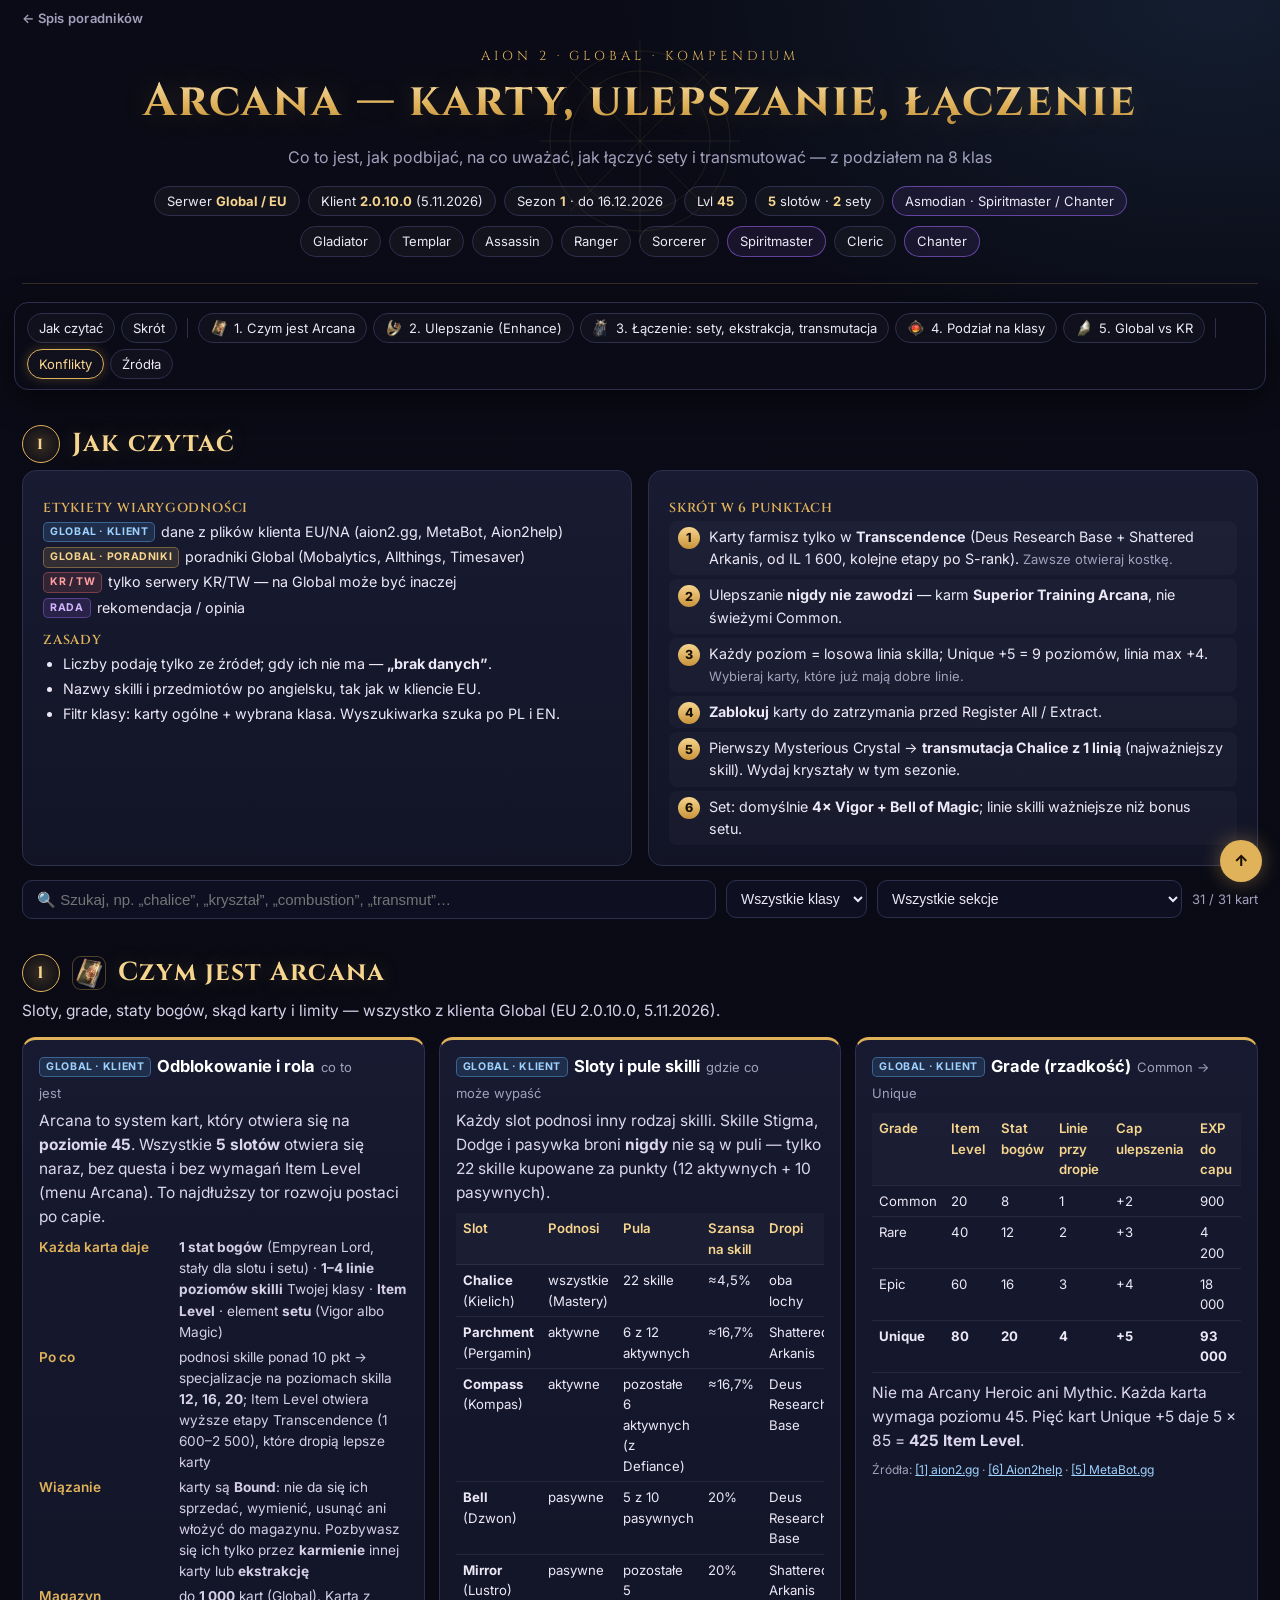
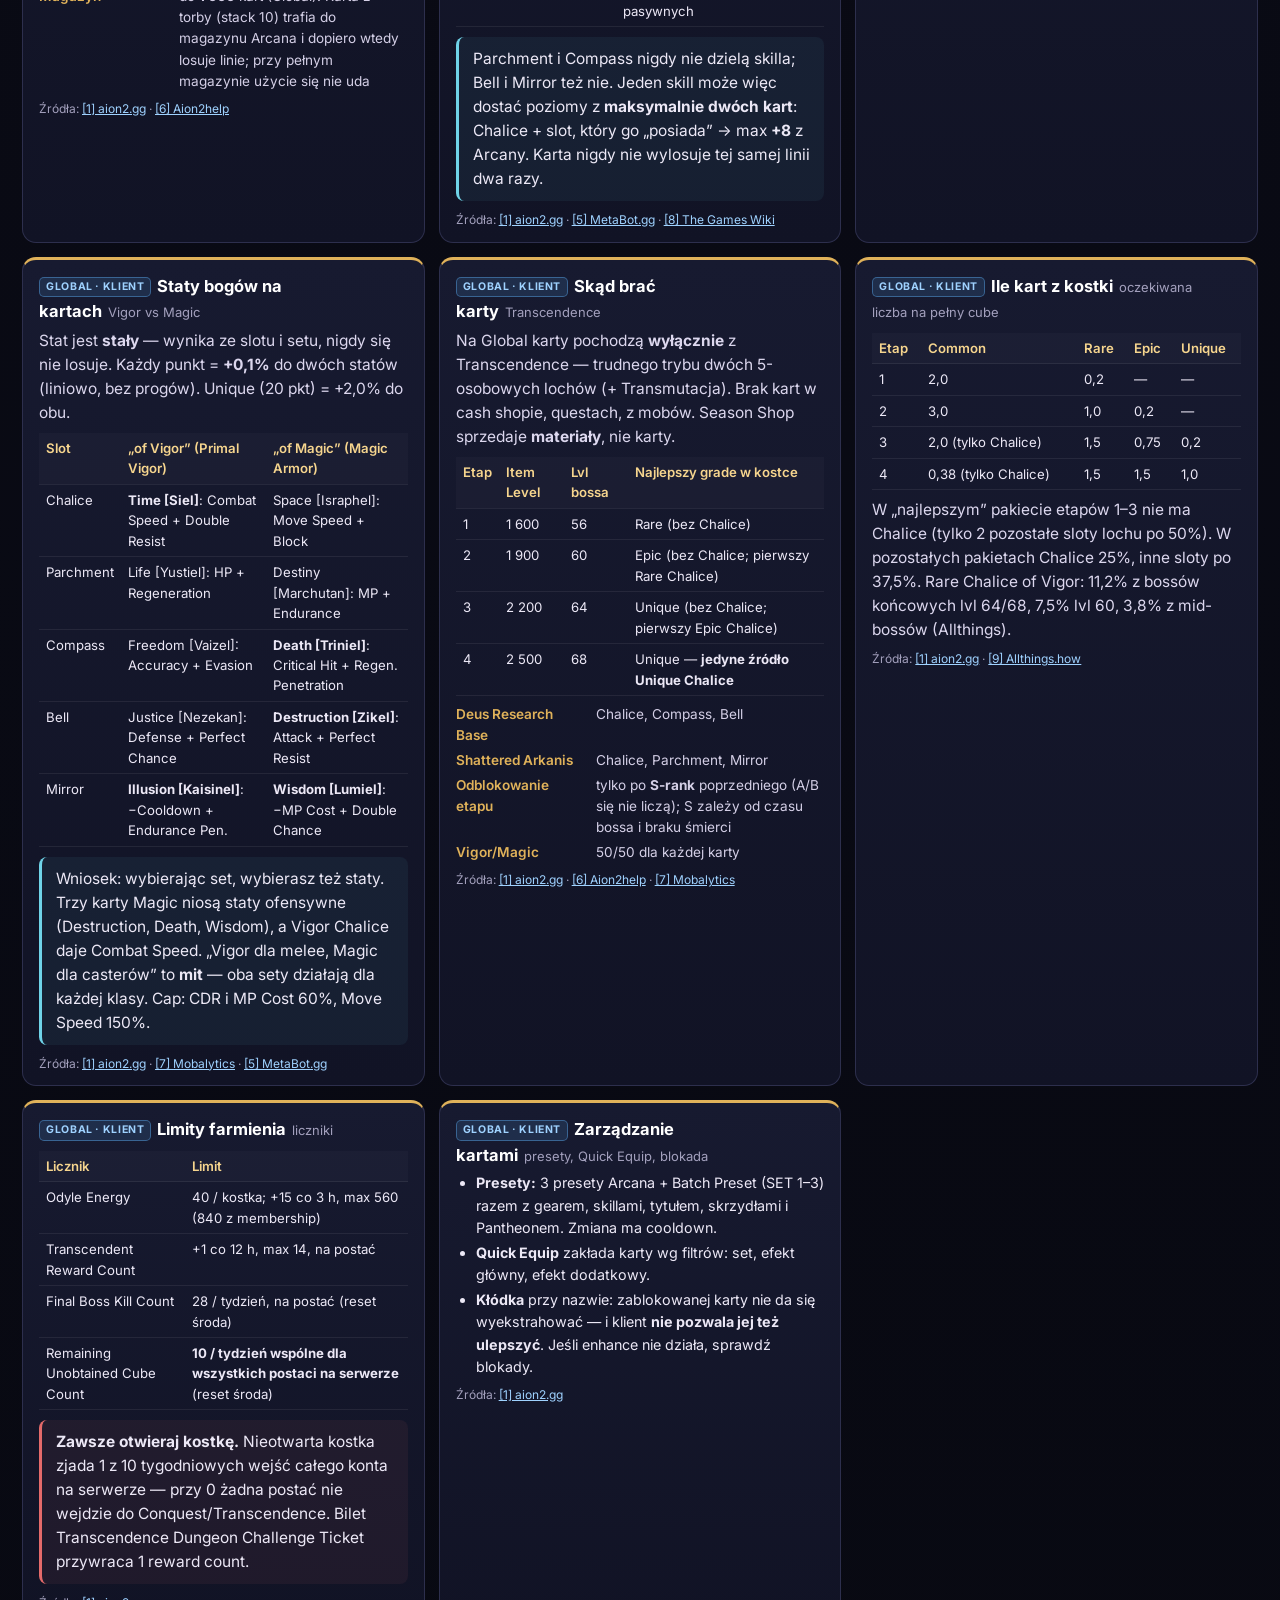
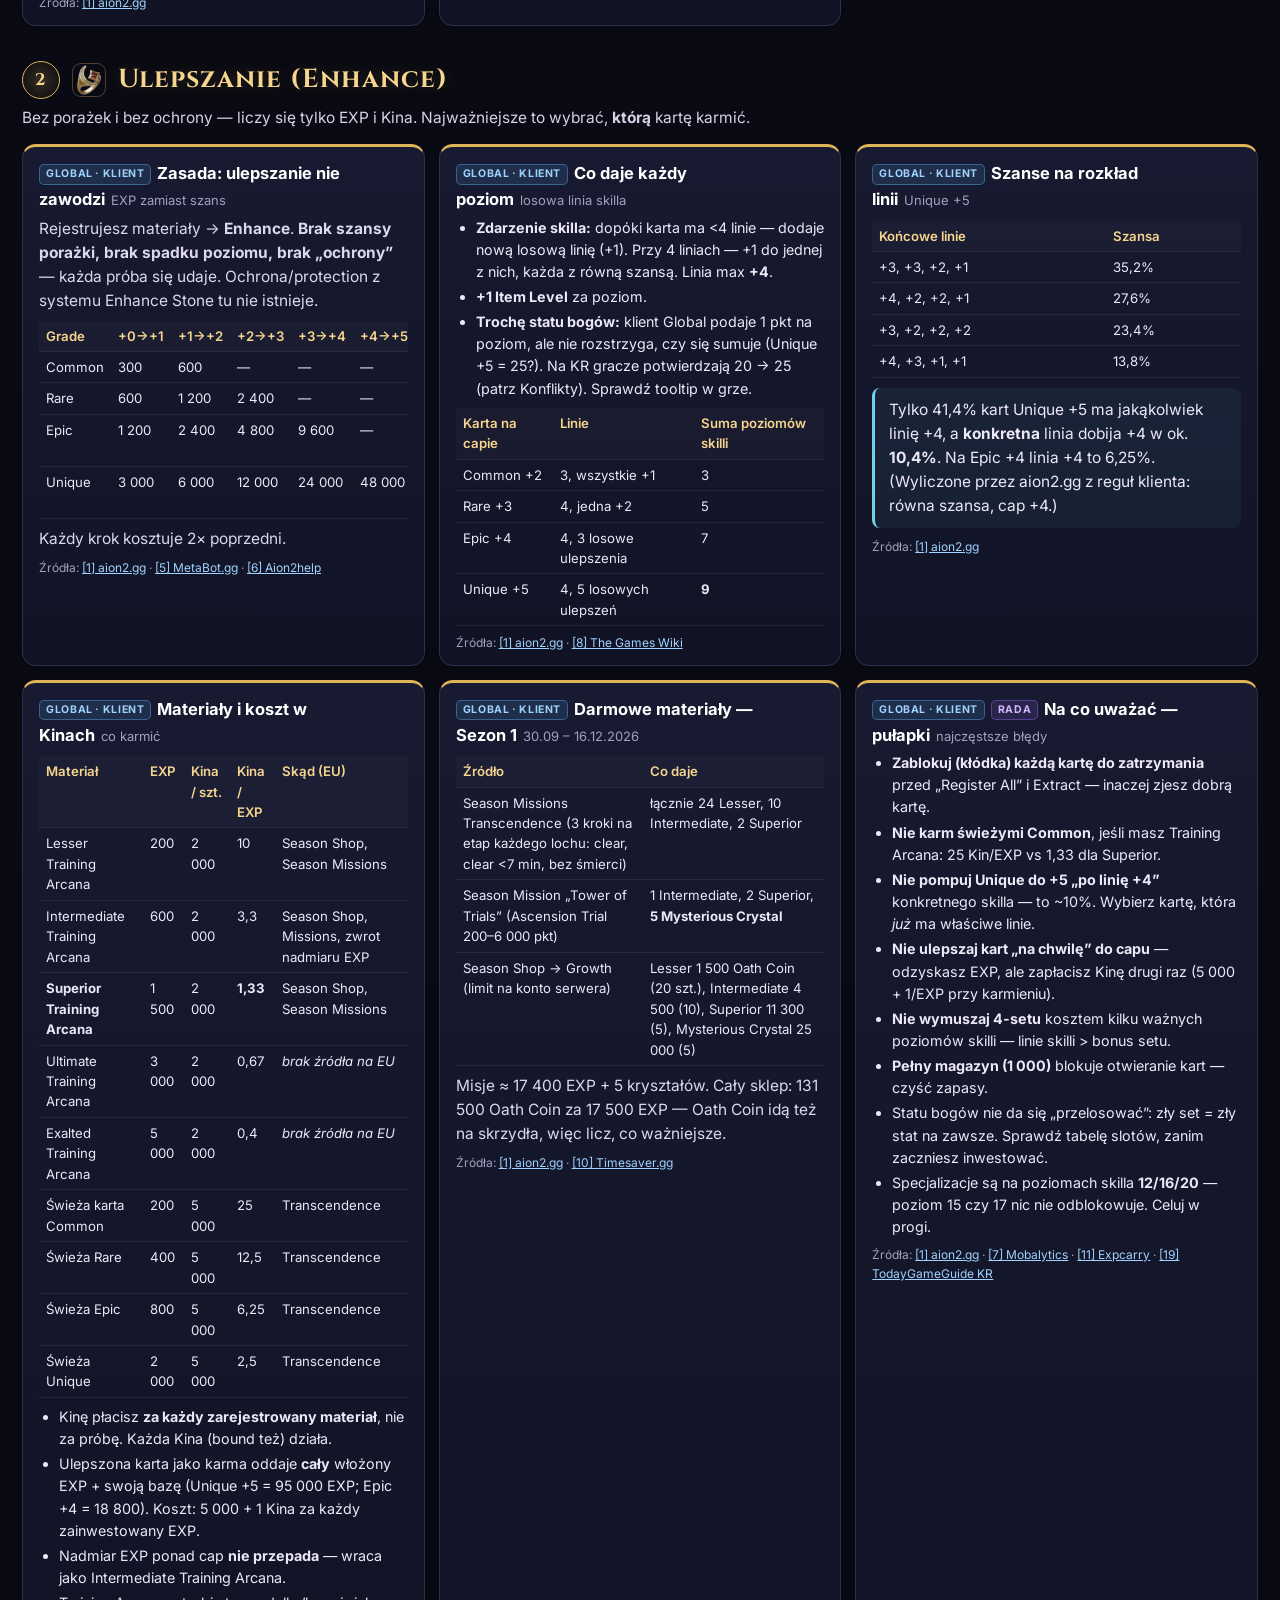
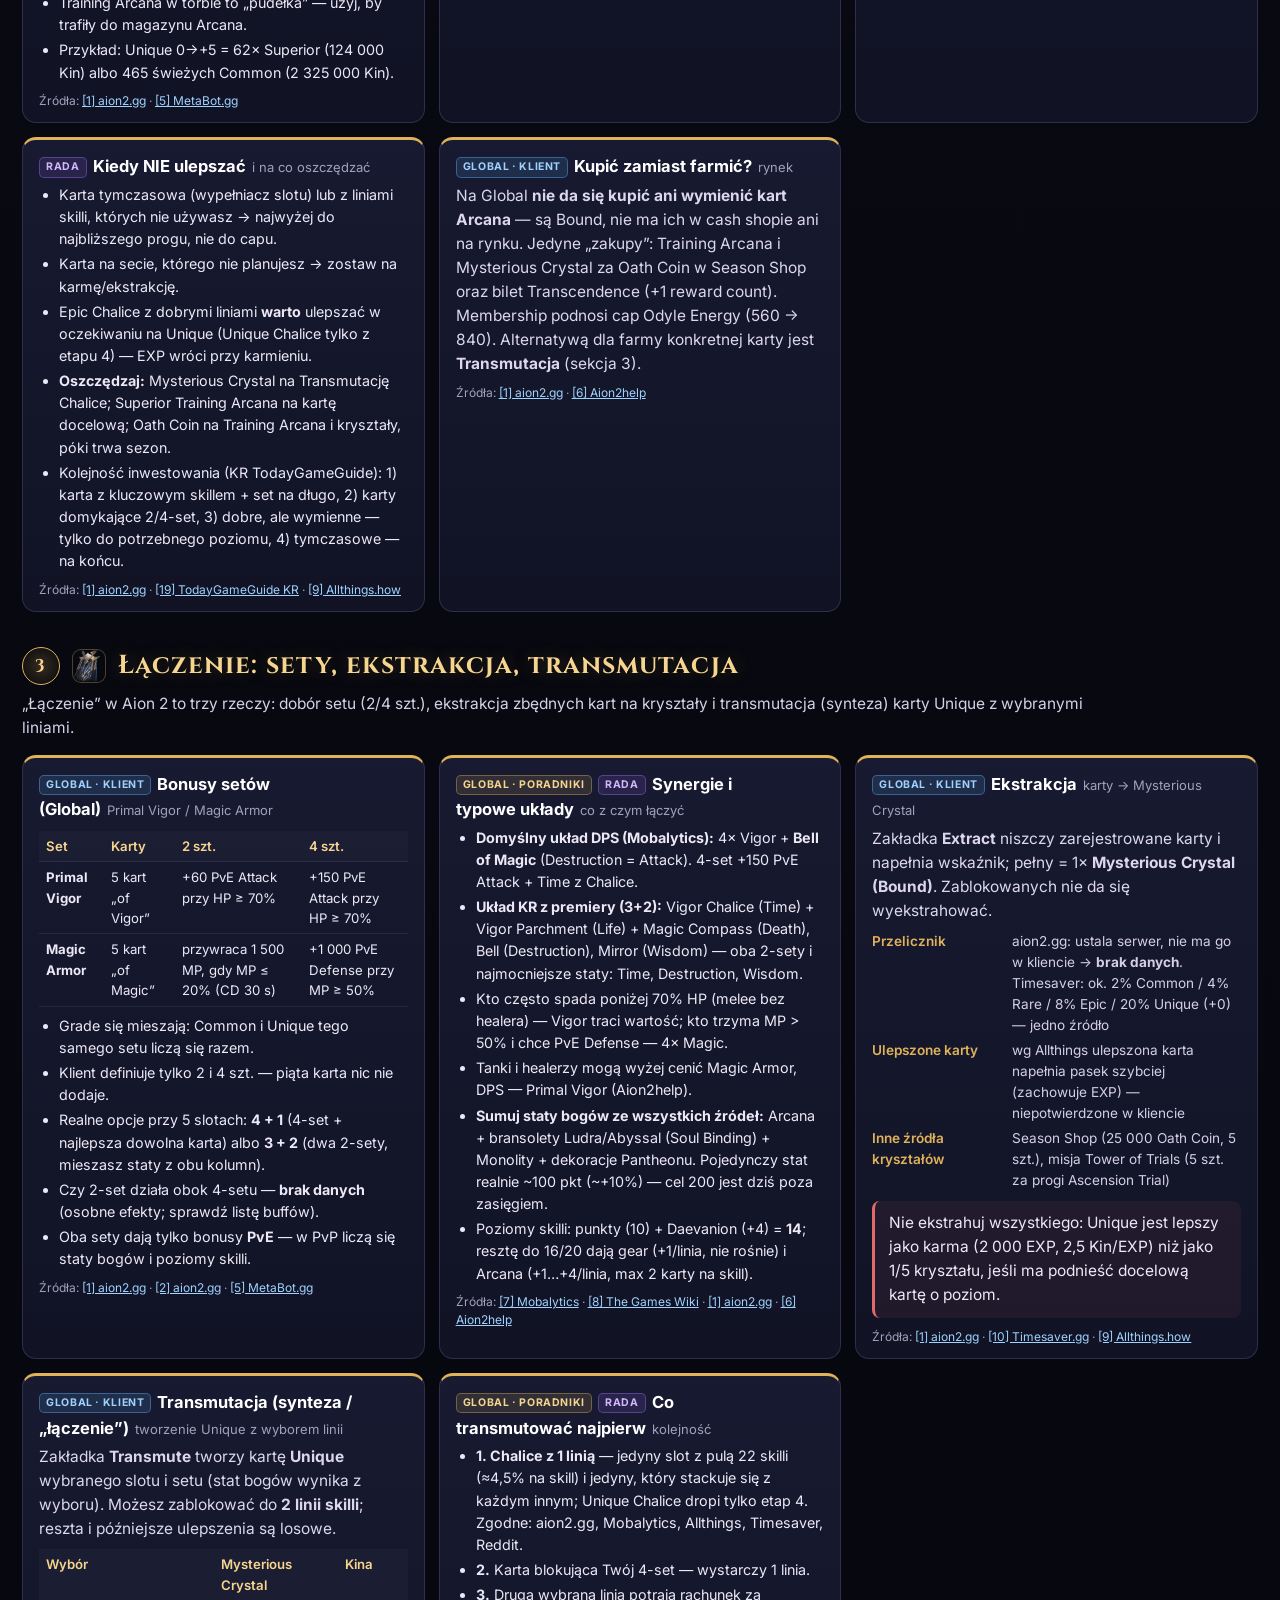
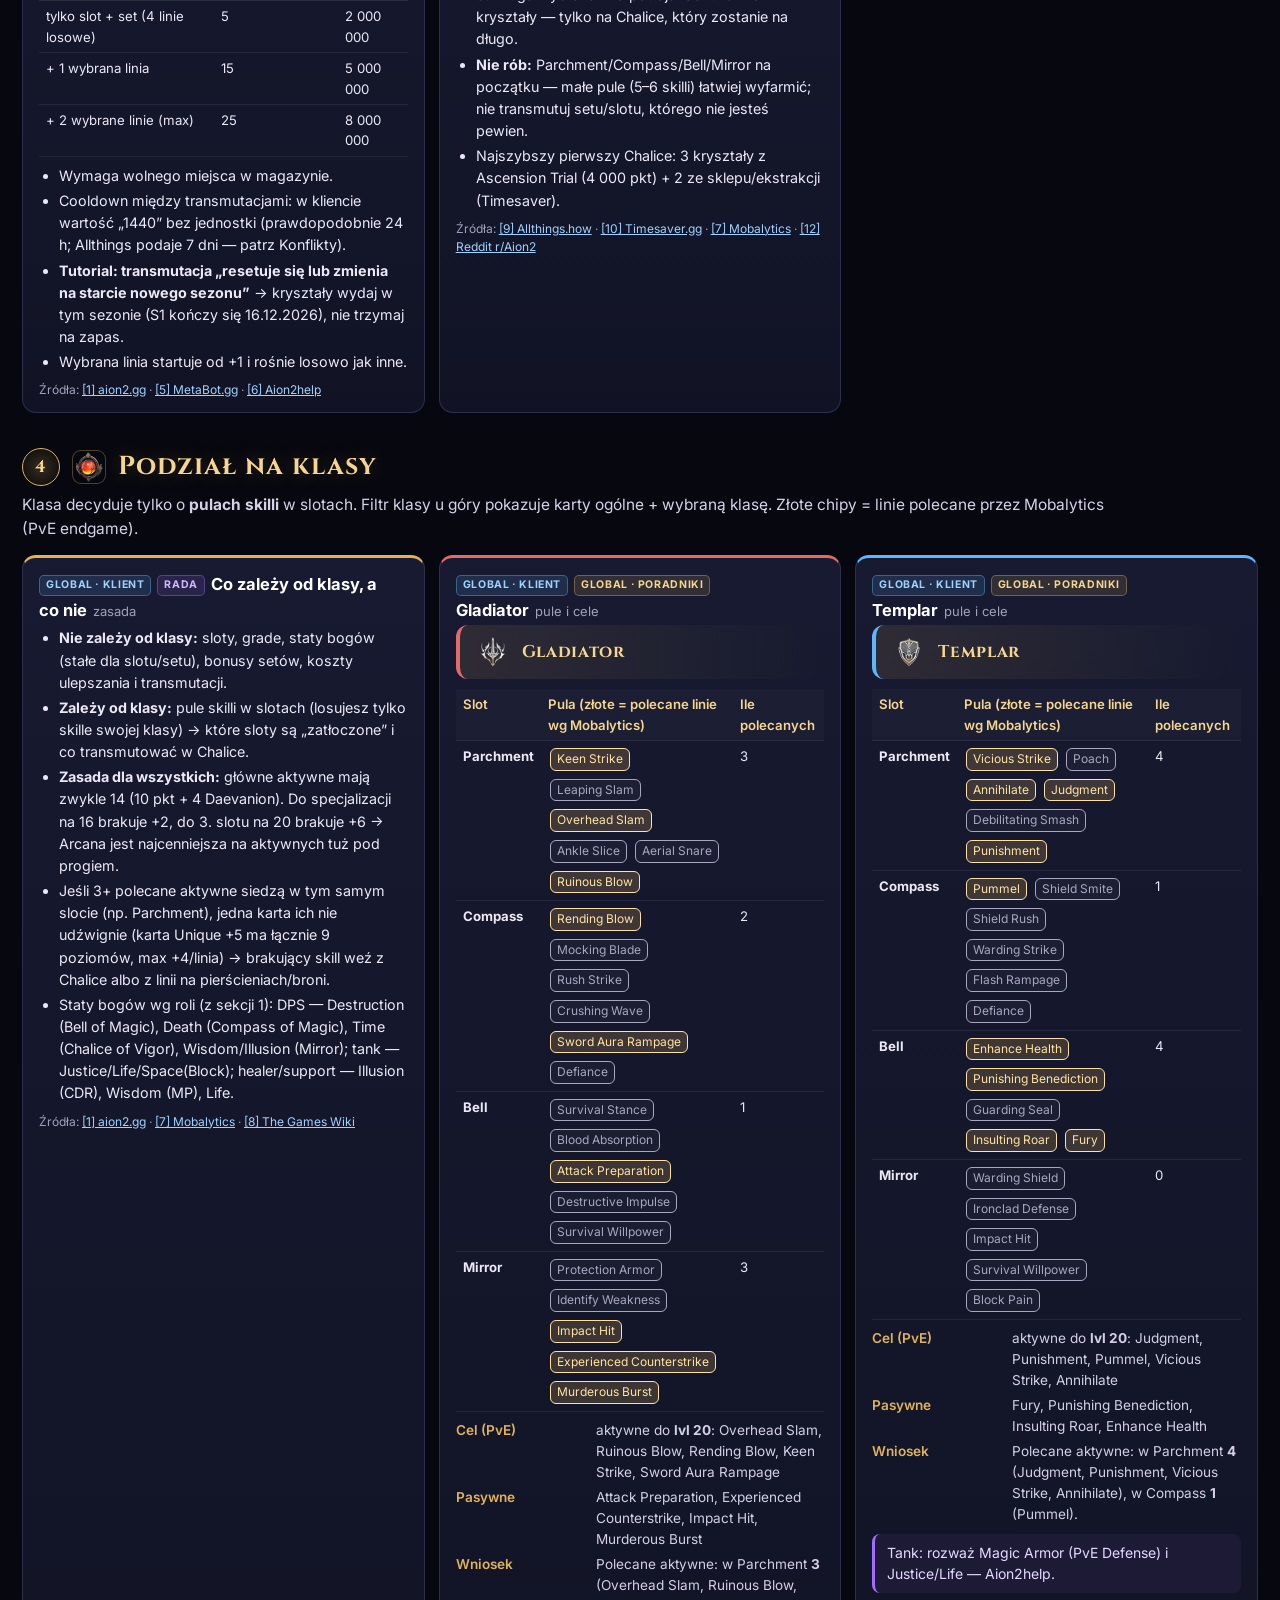
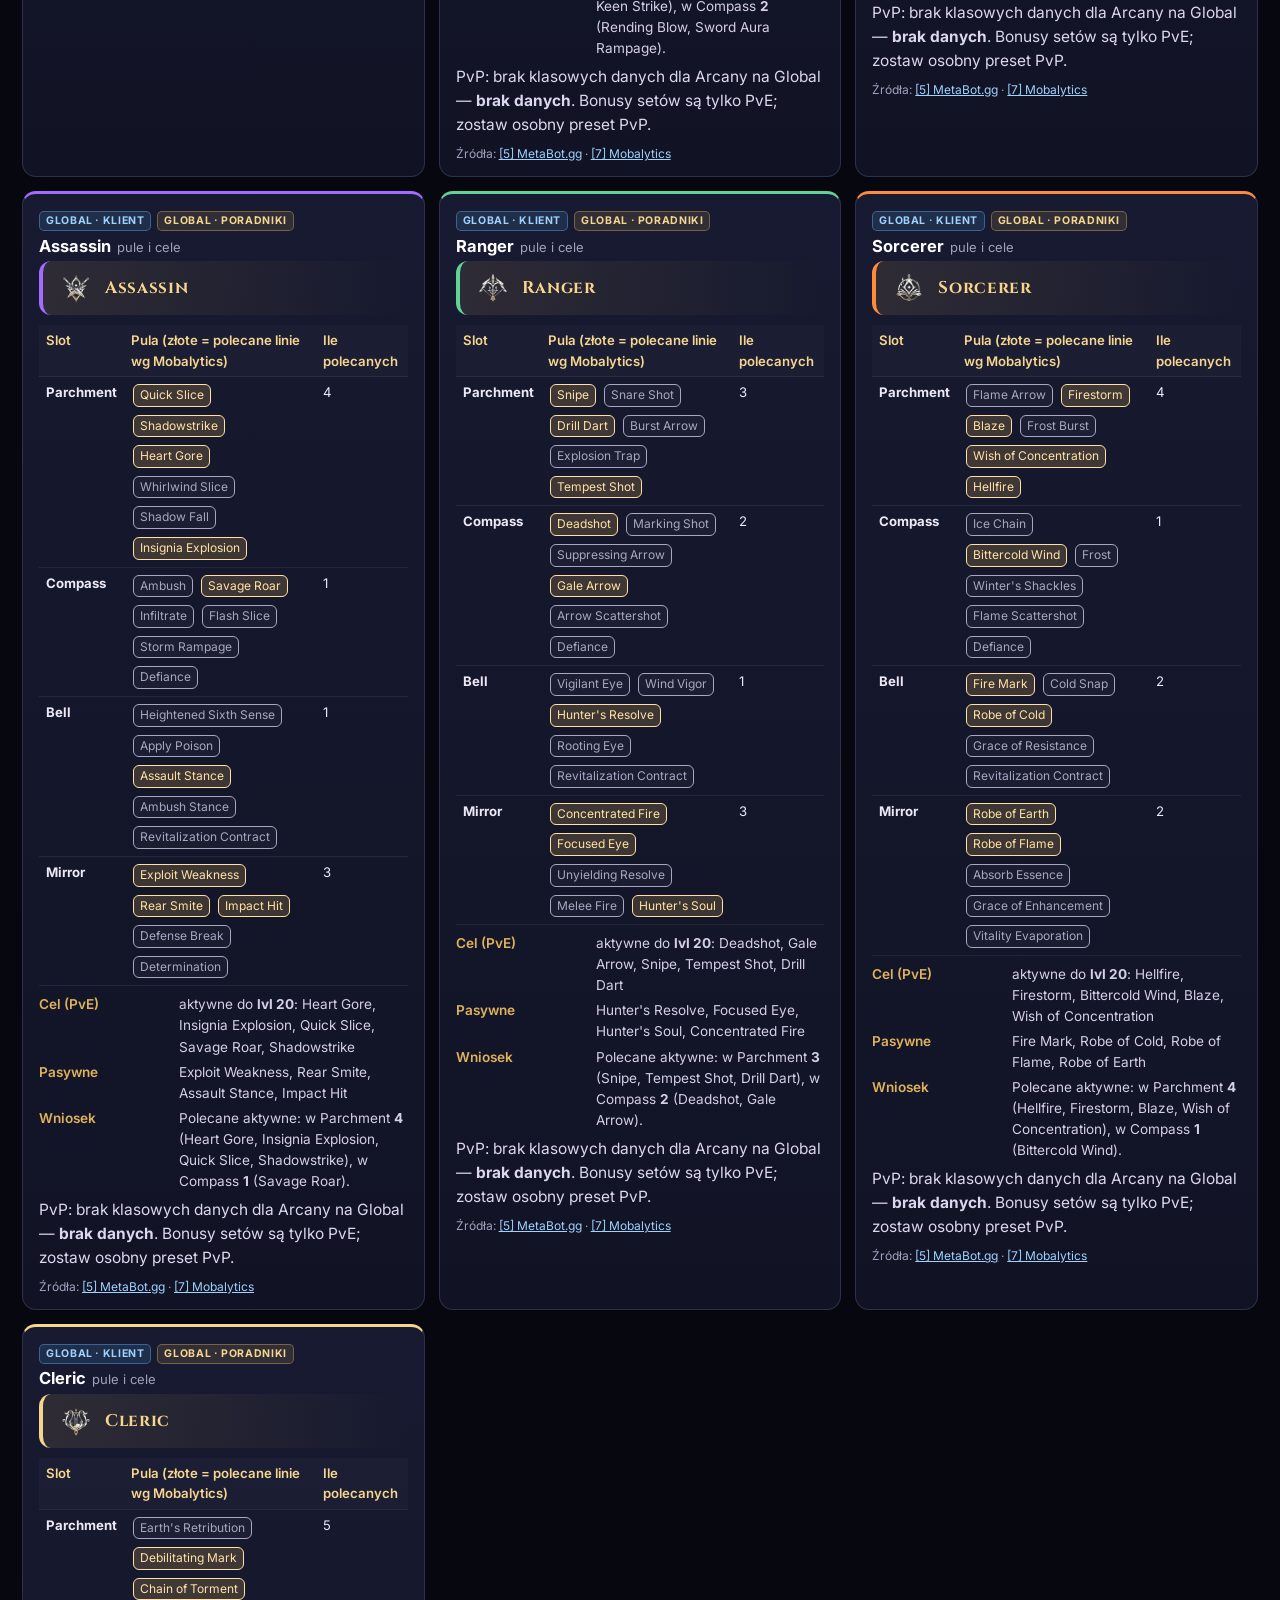
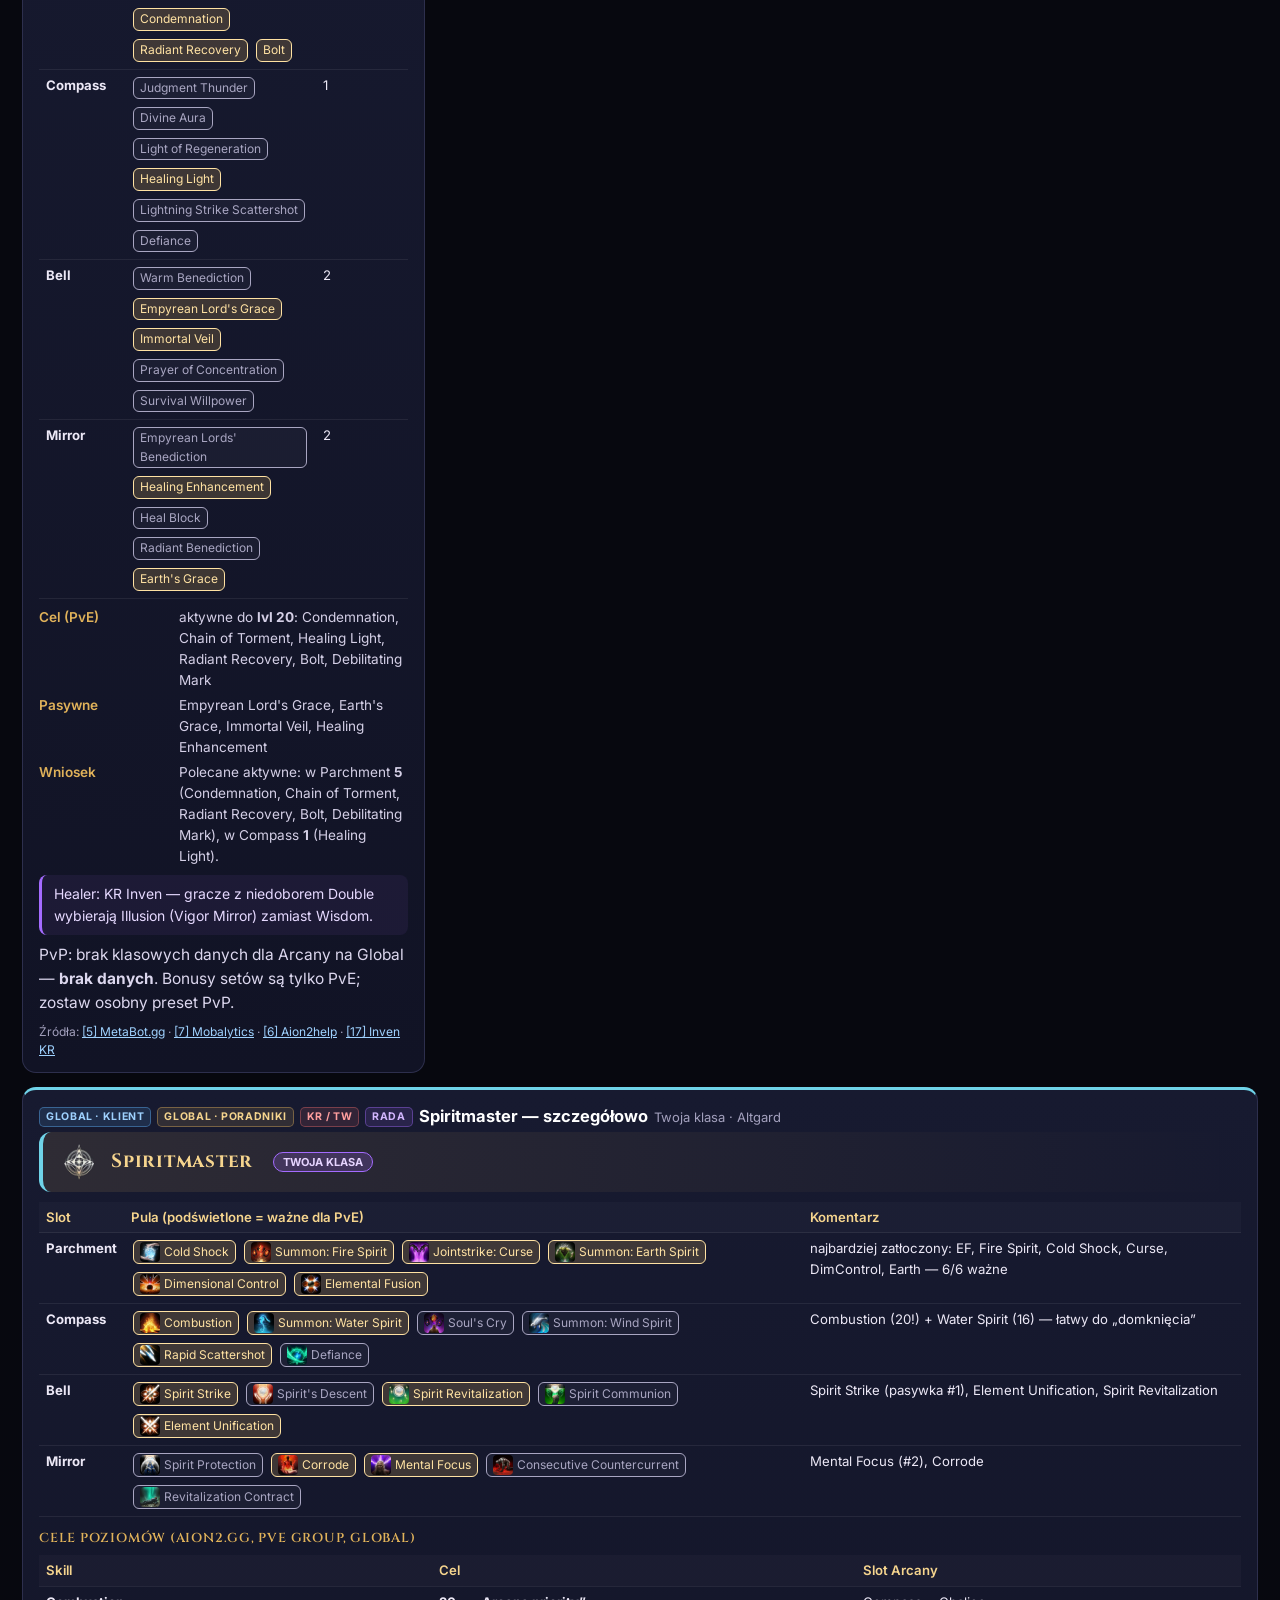
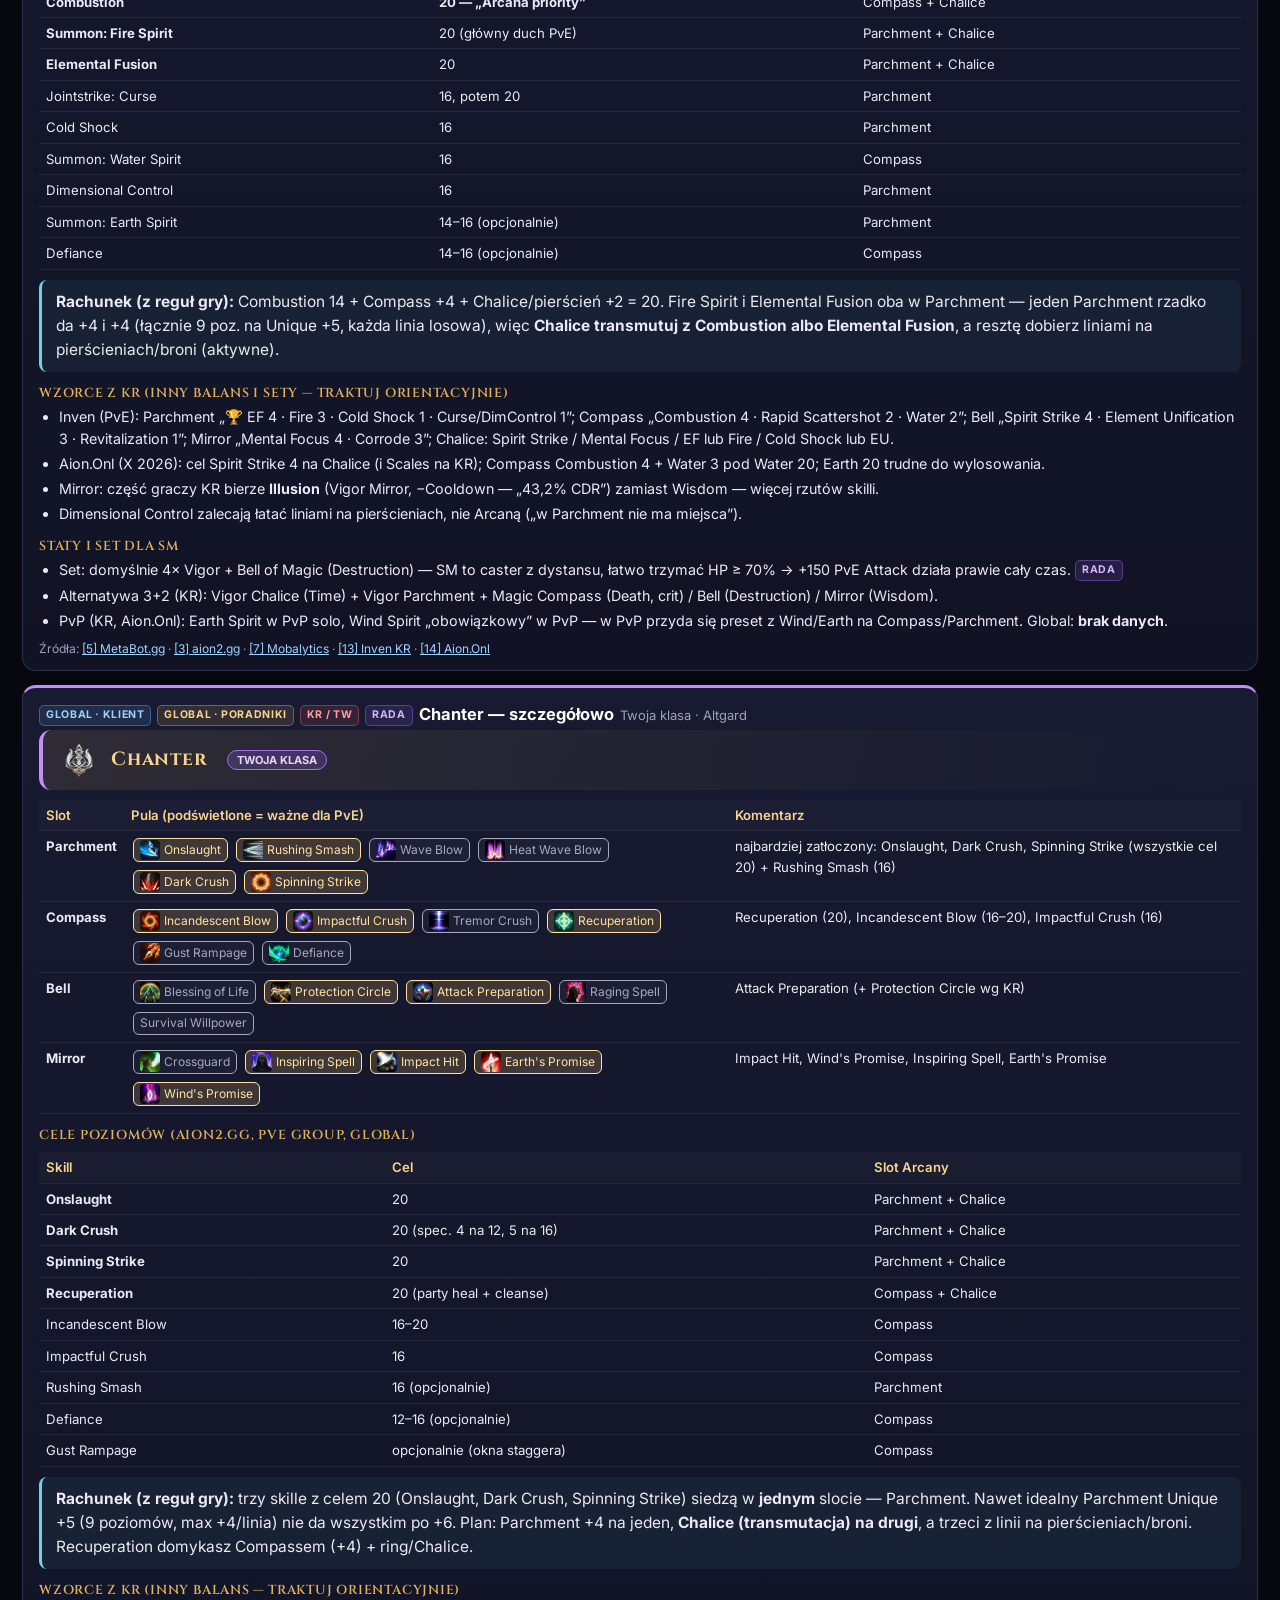
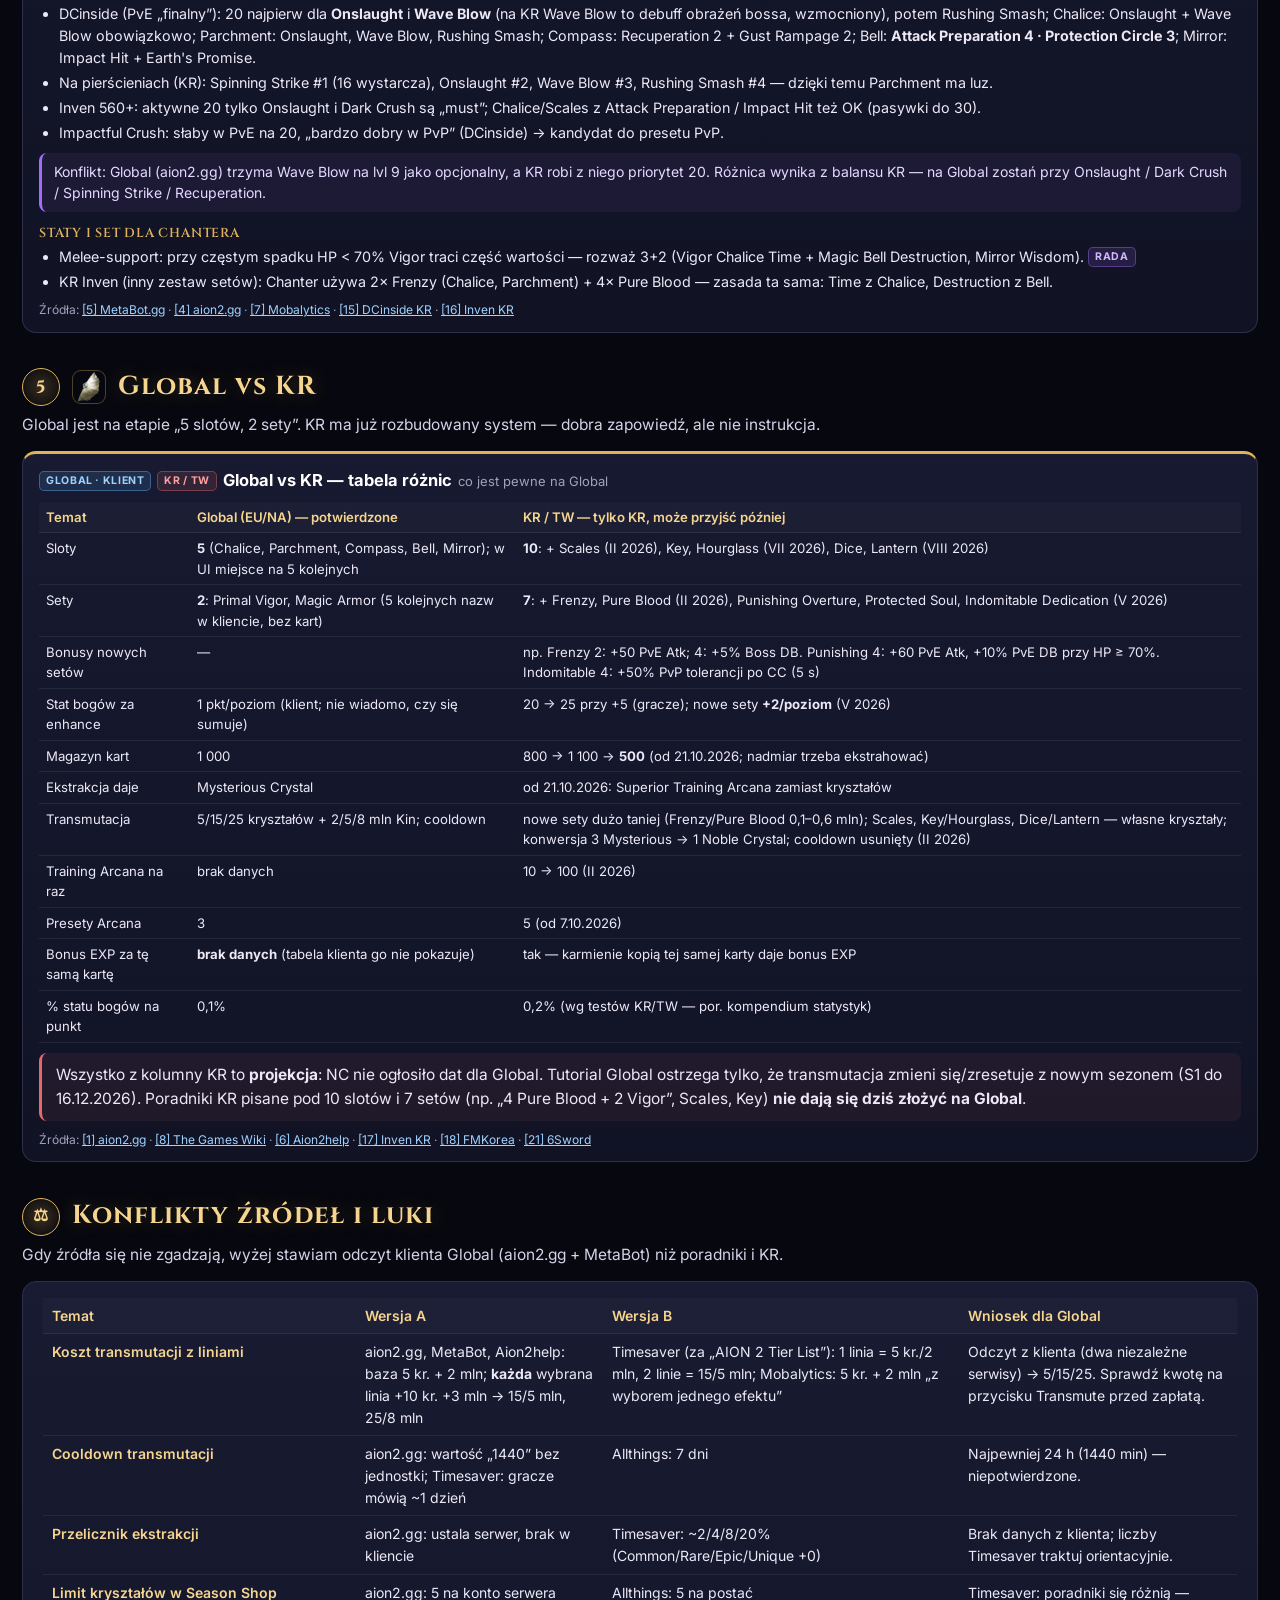
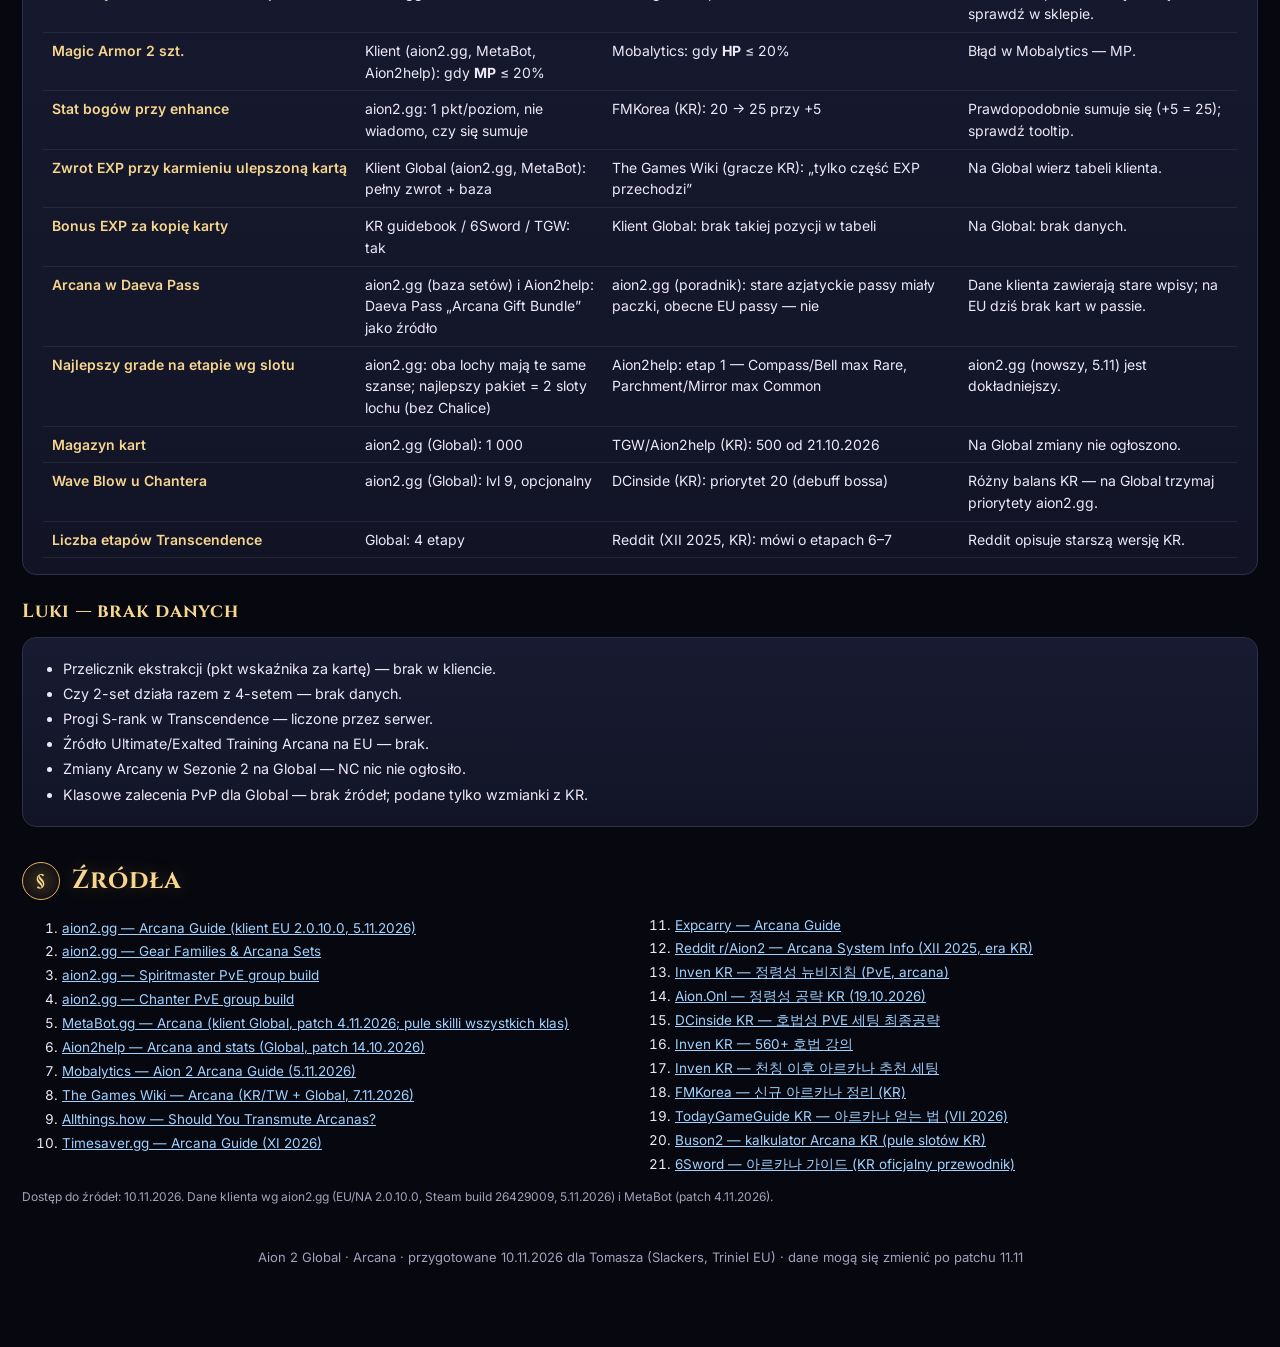
==== poradniki/arcana.html @ 397eed91 "Dodaj poradniki o Arcanie i statystykach. Samodzielne strony arcana.html i staty.html wchodzą do spi" ====
<!doctype html><html lang="pl"><head><meta charset="utf-8"><meta name="viewport" content="width=device-width,initial-scale=1">
<link rel="icon" href="../favicon.svg" type="image/svg+xml">
<title>Aion 2 — Arcana: karty, ulepszanie i łączenie (Global, S1)</title>
<link rel="preconnect" href="https://fonts.googleapis.com"><link rel="preconnect" href="https://fonts.gstatic.com" crossorigin><link href="https://fonts.googleapis.com/css2?family=Cinzel:wght@500;700&family=Inter:wght@400;600;700&display=swap" rel="stylesheet">
<style>
:root{--bg:#07080f;--bg2:#0c0e1a;--panel:#121426;--panel2:#181b31;--line:#2d2f4d;--gold:#e0b25a;--gold2:#f6d58e;--amber:#ffb547;--txt:#ece8f6;--mut:#a3a0bd;--asmo:#a46bff;--elyos:#5fb6ff;--cyan:#6fd3e8;--red:#e46a6a;--green:#5fd39a}
*{box-sizing:border-box}html{scroll-behavior:smooth;scroll-padding-top:120px}
body{margin:0;background:radial-gradient(1200px 600px at 15% -5%,#a46bff22,transparent 60%),radial-gradient(1000px 600px at 95% 0%,#5fb6ff1c,transparent 60%),linear-gradient(180deg,#0a0b16,#07080f 40%);color:var(--txt);font:15.5px/1.55 Inter,"Segoe UI",Roboto,Helvetica,Arial,sans-serif}
.wrap{max-width:1320px;margin:0 auto;padding:0 22px 80px}
h1,h2,h3,.cz{font-family:Cinzel,"Trajan Pro",Georgia,serif;letter-spacing:.04em}
header{position:relative;padding:46px 0 26px;text-align:center;border-bottom:1px solid #e0b25a33}
header:before{content:"";position:absolute;inset:0;background:url("data:image/svg+xml;utf8,<svg xmlns='http://www.w3.org/2000/svg' width='600' height='200'><g fill='none' stroke='%23e0b25a' stroke-opacity='.10'><circle cx='300' cy='100' r='90'/><circle cx='300' cy='100' r='70'/><path d='M300 0v200M200 100h200M230 30l140 140M370 30L230 170'/></g></svg>") center/600px no-repeat;pointer-events:none}
h1{margin:0;font-size:46px;font-weight:700;background:linear-gradient(180deg,#fff3cf,#e0b25a 55%,#a7782c);-webkit-background-clip:text;background-clip:text;color:transparent;text-shadow:0 0 30px #e0b25a33}
.sub{color:var(--mut);margin-top:8px;font-size:16px}
.chips{display:flex;gap:8px;justify-content:center;flex-wrap:wrap;margin-top:16px}
.chip{border:1px solid var(--line);border-radius:99px;padding:4px 12px;font-size:13px;background:#ffffff08}.chip b{color:var(--gold2)}
.chip.a{border-color:#a46bff88;background:#a46bff18}.chip.e{border-color:#5fb6ff88;background:#5fb6ff14}
nav.nav{position:sticky;top:0;z-index:20;margin:18px -8px 0;padding:10px 12px;display:flex;gap:6px;flex-wrap:wrap;align-items:center;background:#0b0c18ee;backdrop-filter:blur(6px);border:1px solid var(--line);border-radius:14px;box-shadow:0 8px 30px #0008}
nav.nav a{color:var(--txt);text-decoration:none;font-size:13px;padding:4px 11px;border:1px solid var(--line);border-radius:99px;display:flex;gap:6px;align-items:center;background:#ffffff06;white-space:nowrap}
nav.nav a:hover,nav.nav a.on{border-color:var(--gold);color:var(--gold2);box-shadow:0 0 12px #e0b25a44}
nav.nav a .ico{width:18px;height:18px}nav.nav .sep{width:1px;height:20px;background:var(--line);margin:0 4px}
section{margin-top:34px}
h2{font-size:26px;margin:0 0 6px;color:var(--gold2);display:flex;align-items:center;gap:12px;text-shadow:0 0 18px #e0b25a40}
h2 .n{display:grid;place-items:center;min-width:38px;height:38px;border-radius:50%;border:1px solid var(--gold);background:radial-gradient(circle,#e0b25a33,#0000);font-size:17px;color:var(--gold2)}
h2 .ico{width:40px;height:40px;border-radius:9px;border:1px solid #e0b25a55}
h3{color:var(--gold2);font-size:19px;margin:22px 0 10px}
.intro{color:#d6d1e8;margin:4px 0 14px;max-width:1100px}
code{background:#ffffff10;border:1px solid #ffffff14;border-radius:5px;padding:1px 6px;font-size:13px;color:#ffe7b0}
.box{border:1px solid var(--line);border-radius:14px;background:linear-gradient(180deg,var(--panel2),var(--panel));padding:16px 20px}
.info{border-left:3px solid var(--cyan);background:#6fd3e80f;padding:10px 14px;border-radius:8px;margin:10px 0}
.warn{border-left:3px solid var(--red);background:#e46a6a10;padding:10px 14px;border-radius:8px;margin:10px 0}
.cf{border-left:3px solid var(--asmo);background:#a46bff12;padding:8px 12px;border-radius:8px;margin:8px 0;font-size:14px;color:#e6d9ff}
.tools{display:flex;gap:10px;flex-wrap:wrap;align-items:center;margin-top:14px}
.tools input{flex:1;min-width:260px;background:#0e1022;border:1px solid var(--line);color:var(--txt);border-radius:10px;padding:10px 14px;font-size:15px;outline:none}
.tools input:focus{border-color:var(--gold);box-shadow:0 0 0 3px #e0b25a22}
.tools select{background:#0e1022;border:1px solid var(--line);color:var(--txt);border-radius:10px;padding:9px 10px;font-size:14px}
.tools .cnt{color:var(--mut);font-size:13px}
.grid{display:grid;grid-template-columns:repeat(auto-fill,minmax(400px,1fr));gap:14px}
.stat{position:relative;border:1px solid var(--line);border-radius:14px;background:linear-gradient(180deg,#171a30,#111325);padding:14px 16px 12px;border-top:3px solid var(--gc,#e0b25a);transition:.15s}
.stat:hover{border-color:#e0b25a77;box-shadow:0 0 22px #e0b25a1c}
.stat .rk{position:absolute;right:12px;top:10px;font:600 12px Cinzel,Georgia,serif;color:#e0b25a99}
.stat h4{margin:0 30px 2px 0;font-size:16.5px;color:#fff}.stat h4 small{font-weight:400;color:var(--mut);font-size:13px;margin-left:6px}
.stat .d{margin:4px 0 8px;color:#dcd7ee}
.stat dl{display:grid;grid-template-columns:110px 1fr;gap:4px 10px;margin:0;font-size:13.6px}
.stat dt{color:var(--gold);font-weight:600}.stat dd{margin:0;color:#d4cfe6}
.tag{display:inline-block;font-size:10.5px;font-weight:700;letter-spacing:.06em;border-radius:5px;padding:1px 6px;margin-right:6px;vertical-align:2px}
.tk{background:#5fb6ff22;color:#9fd2ff;border:1px solid #5fb6ff66}.ts{background:#e0b25a22;color:var(--gold2);border:1px solid #e0b25a66}.to{background:#a46bff22;color:#d3b6ff;border:1px solid #a46bff66}
.unit{font-size:11px;color:var(--mut);border:1px solid var(--line);border-radius:5px;padding:0 5px;margin-left:4px}
.rel{display:flex;gap:4px;flex-wrap:wrap;margin-top:10px}
.rel span{font-size:11.5px;border-radius:6px;padding:1px 6px;border:1px solid}
.r3{background:#e0b25a33;border-color:#e0b25a;color:#ffe2a3}.r2{background:#5fd39a1f;border-color:#5fd39a88;color:#b6f0d1}.r1{background:#ffffff08;border-color:#4a4b6a;color:#a9a6c2}.r0{background:#e46a6a14;border-color:#e46a6a66;color:#ff9f9f;text-decoration:line-through}.rp{background:#a46bff1c;border-color:#a46bff88;color:#d9c2ff}.rq{background:#0000;border-color:#444;color:#888}
.stat.hide{display:none}.grp.hide{display:none}
.legend{display:flex;gap:8px;flex-wrap:wrap;font-size:13px;margin:10px 0}.legend span{border:1px solid;border-radius:6px;padding:2px 8px}
table{border-collapse:collapse;width:100%;font-size:14px}
th,td{border-bottom:1px solid #ffffff12;padding:7px 9px;text-align:left;vertical-align:top}
th{color:var(--gold2);font-weight:600;background:#ffffff06}
.mx th.c{text-align:center;writing-mode:initial}.mx th .ico{width:30px;height:30px;display:block;margin:0 auto 2px}
.mx td.v{text-align:center;font-weight:700;font-size:13px;padding:5px 3px}
.mx td.v.r3{background:#e0b25a40;color:#ffe9b5}.mx td.v.r2{background:#5fd39a26;color:#c4f5da}.mx td.v.r1{background:#ffffff07;color:#8f8ca8}.mx td.v.r0{background:#e46a6a22;color:#ff9c9c;text-decoration:none}.mx td.v.rp{background:#a46bff22;color:#d9c2ff}.mx td.v.rq{color:#777}
.mx tr.gh td{background:#e0b25a14;color:var(--gold);font-family:Cinzel,Georgia,serif;font-size:13px;letter-spacing:.05em}
.mx th.me,.mx td.me{box-shadow:inset 2px 0 0 #a46bff99,inset -2px 0 0 #a46bff99}
.tw{overflow-x:auto}
.formula{font:13.5px/1.7 ui-monospace,Consolas,monospace;background:#05060c;border:1px solid #e0b25a44;border-radius:10px;padding:14px 16px;color:#ffe7b0;white-space:pre-wrap;box-shadow:inset 0 0 30px #e0b25a10}
.role{margin-top:30px;padding:10px 16px;border-radius:12px;background:linear-gradient(90deg,#e0b25a1e,#0000);border-left:4px solid var(--gold);display:flex;align-items:center;gap:12px}
.role h3{margin:0}.role .ico{width:30px;height:30px}
.tabs{display:flex;gap:8px;flex-wrap:wrap;margin:12px 0}
.tabs button{cursor:pointer;background:#ffffff08;border:1px solid var(--line);color:var(--txt);border-radius:10px;padding:6px 12px;display:flex;align-items:center;gap:8px;font:600 14px Cinzel,Georgia,serif}
.tabs button .ico{width:26px;height:26px}.tabs button.on{border-color:var(--cc);box-shadow:0 0 16px color-mix(in srgb,var(--cc) 40%,transparent);color:#fff}
.cls{border:1px solid var(--line);border-top:4px solid var(--cc);border-radius:16px;background:linear-gradient(180deg,#171a30,#101224);padding:18px 22px;margin-top:12px}
.cls.me{box-shadow:0 0 0 1px #a46bff66,0 0 30px #a46bff22}
.cls .hd{display:flex;align-items:center;gap:14px}.cls .hd .ico{width:58px;height:58px;filter:drop-shadow(0 0 10px var(--cc))}
.cls .hd h3{margin:0;font-size:24px}.me-b{font:700 11px Inter,sans-serif;color:#e6d4ff;background:#a46bff33;border:1px solid #a46bff;border-radius:99px;padding:2px 9px;margin-left:8px;vertical-align:4px}
.cols{display:grid;grid-template-columns:1fr 1fr;gap:16px}@media(max-width:980px){.cols{grid-template-columns:1fr}.grid{grid-template-columns:1fr}}
.prio{counter-reset:p;list-style:none;padding:0;margin:4px 0}.prio li{counter-increment:p;padding:5px 10px 5px 40px;position:relative;margin:4px 0;background:#ffffff07;border-radius:8px;font-size:14.3px}
.prio li:before{content:counter(p);position:absolute;left:9px;top:6px;width:22px;height:22px;border-radius:50%;background:linear-gradient(180deg,#f6d58e,#c9933a);color:#1a1208;font-weight:800;font-size:12.5px;display:grid;place-items:center}
.prio li i{color:var(--mut);font-style:normal;font-size:13px}
ul.l{margin:4px 0;padding-left:20px}ul.l li{margin:3px 0;font-size:14.3px}
.k4{font:600 13px Cinzel,Georgia,serif;color:var(--gold);letter-spacing:.06em;margin:12px 0 4px;text-transform:uppercase}
.src{font-size:12px;color:var(--mut)}
ol.srcs{columns:2;column-gap:30px;font-size:13.5px}ol.srcs li{break-inside:avoid;margin:3px 0}ol.srcs a{color:#9fd2ff}
a{color:#9fd2ff}
.cft td:first-child{color:var(--gold2);font-weight:600;white-space:nowrap}
.top{position:fixed;right:18px;bottom:18px;background:#e0b25a;color:#1a1208;border-radius:50%;width:42px;height:42px;display:grid;place-items:center;text-decoration:none;font-weight:800;box-shadow:0 0 20px #e0b25a66}
footer{margin-top:40px;color:var(--mut);font-size:13px;text-align:center}
.ico{display:inline-block;background:center/contain no-repeat;width:24px;height:24px;flex:none;vertical-align:middle}.i-Templar{background-image:url([data-uri])}.i-should{background-image:url([data-uri])}.i-w_gl{background-image:url([data-uri])}.i-guard{background-image:url([data-uri])}.i-w_sm{background-image:url([data-uri])}.i-torso{background-image:url([data-uri])}.i-c_ch{background-image:url([data-uri])}.i-gloves{background-image:url([data-uri])}.i-boots{background-image:url([data-uri])}.i-soulbind{background-image:url([data-uri])}.i-c_sm{background-image:url([data-uri])}.i-cape{background-image:url([data-uri])}.i-Ranger{background-image:url([data-uri])}.i-Assassin{background-image:url([data-uri])}.i-ring{background-image:url([data-uri])}.i-Gladiator{background-image:url([data-uri])}.i-Sorcerer{background-image:url([data-uri])}.i-Cleric{background-image:url([data-uri])}
.tkr{background:#e46a6a22;color:#ff9f9f;border:1px solid #e46a6a66}
.stat table{font-size:13.2px}.stat th,.stat td{padding:5px 7px}.stat .tw{margin:8px 0}.stat .src{margin-top:8px}
.stat dl{grid-template-columns:130px 1fr}.stat .rel span{font-size:12px}
.chip[data-setcls]:hover{border-color:var(--gold)}.home{position:absolute;z-index:2;left:0;top:12px;font:600 13px/1 Inter,"Segoe UI",sans-serif;color:var(--mut);text-decoration:none;letter-spacing:.02em}.home:hover{color:var(--gold2)}</style></head><body><div class="wrap"><header><a class="home" href="../index.html">← Spis poradników</a><div class="cz" style="color:#e0b25a;letter-spacing:.3em;font-size:13px">AION 2 · GLOBAL · KOMPENDIUM</div><h1>Arcana — karty, ulepszanie, łączenie</h1>
<div class="sub">Co to jest, jak podbijać, na co uważać, jak łączyć sety i transmutować — z podziałem na 8 klas</div>
<div class="chips"><span class="chip">Serwer <b>Global / EU</b></span><span class="chip">Klient <b>2.0.10.0</b> (5.11.2026)</span><span class="chip">Sezon <b>1</b> · do 16.12.2026</span><span class="chip">Lvl <b>45</b></span><span class="chip"><b>5</b> slotów · <b>2</b> sety</span><span class="chip a">Asmodian · Spiritmaster / Chanter</span></div>
<div class="chips" style="margin-top:10px"><a class="chip" style="text-decoration:none;color:inherit;cursor:pointer" data-setcls="gl">Gladiator</a><a class="chip" style="text-decoration:none;color:inherit;cursor:pointer" data-setcls="te">Templar</a><a class="chip" style="text-decoration:none;color:inherit;cursor:pointer" data-setcls="as">Assassin</a><a class="chip" style="text-decoration:none;color:inherit;cursor:pointer" data-setcls="ra">Ranger</a><a class="chip" style="text-decoration:none;color:inherit;cursor:pointer" data-setcls="so">Sorcerer</a><a class="chip a" style="text-decoration:none;color:inherit;cursor:pointer" data-setcls="sm">Spiritmaster</a><a class="chip" style="text-decoration:none;color:inherit;cursor:pointer" data-setcls="cl">Cleric</a><a class="chip a" style="text-decoration:none;color:inherit;cursor:pointer" data-setcls="ch">Chanter</a></div></header><nav class="nav"><a href="#jak">Jak czytać</a><a href="#skrot">Skrót</a><span class="sep"></span><a href="#g-basics"><i class="ico i-soulbind"></i>1. Czym jest Arcana</a><a href="#g-enh"><i class="ico i-ring"></i>2. Ulepszanie (Enhance)</a><a href="#g-comb"><i class="ico i-cape"></i>3. Łączenie: sety, ekstrakcja, transmutacja</a><a href="#g-cls"><i class="ico i-w_sm"></i>4. Podział na klasy</a><a href="#g-kr"><i class="ico i-guard"></i>5. Global vs KR</a><span class="sep"></span><a href="#konflikty">Konflikty</a><a href="#zrodla">Źródła</a></nav><section id="jak"><h2><span class="n">i</span>Jak czytać</h2><div class="cols"><div class="box"><div class="k4">Etykiety wiarygodności</div><ul class="l" style="list-style:none;padding-left:0">
<li><span class="tag tk" title="Dane z plików klienta EU/NA (aion2.gg, MetaBot, Aion2help)">GLOBAL · KLIENT</span>dane z plików klienta EU/NA (aion2.gg, MetaBot, Aion2help)</li><li><span class="tag ts" title="Poradniki Global (Mobalytics, Allthings, Timesaver) — nie zawsze zgodne z klientem">GLOBAL · PORADNIKI</span>poradniki Global (Mobalytics, Allthings, Timesaver)</li><li><span class="tag tkr" title="Dotyczy serwerów koreańskich/tajwańskich — na Global może się różnić lub dopiero nadejść">KR / TW</span>tylko serwery KR/TW — na Global może być inaczej</li><li><span class="tag to" title="Rekomendacja / opinia (moja lub społeczności)">RADA</span>rekomendacja / opinia</li></ul>
<div class="k4">Zasady</div><ul class="l"><li>Liczby podaję tylko ze źródeł; gdy ich nie ma — <b>„brak danych”</b>.</li><li>Nazwy skilli i przedmiotów po angielsku, tak jak w kliencie EU.</li><li>Filtr klasy: karty ogólne + wybrana klasa. Wyszukiwarka szuka po PL i EN.</li></ul></div>
<div class="box" id="skrot"><div class="k4">Skrót w 6 punktach</div><ol class="prio">
<li>Karty farmisz tylko w <b>Transcendence</b> (Deus Research Base + Shattered Arkanis, od IL 1 600, kolejne etapy po S-rank). <i>Zawsze otwieraj kostkę.</i></li>
<li>Ulepszanie <b>nigdy nie zawodzi</b> — karm <b>Superior Training Arcana</b>, nie świeżymi Common.</li>
<li>Każdy poziom = losowa linia skilla; Unique +5 = 9 poziomów, linia max +4. <i>Wybieraj karty, które już mają dobre linie.</i></li>
<li><b>Zablokuj</b> karty do zatrzymania przed Register All / Extract.</li>
<li>Pierwszy Mysterious Crystal → <b>transmutacja Chalice z 1 linią</b> (najważniejszy skill). Wydaj kryształy w tym sezonie.</li>
<li>Set: domyślnie <b>4× Vigor + Bell of Magic</b>; linie skilli ważniejsze niż bonus setu.</li></ol></div></div>
<div class="tools"><input id="q" placeholder="🔍 Szukaj, np. „chalice”, „kryształ”, „combustion”, „transmut”…"><select id="cf"><option value="">Wszystkie klasy</option><option value="gl">Gladiator</option><option value="te">Templar</option><option value="as">Assassin</option><option value="ra">Ranger</option><option value="so">Sorcerer</option><option value="sm">Spiritmaster ★</option><option value="cl">Cleric</option><option value="ch">Chanter ★</option></select><select id="gf"><option value="">Wszystkie sekcje</option><option value="g-basics">1. Czym jest Arcana</option><option value="g-enh">2. Ulepszanie (Enhance)</option><option value="g-comb">3. Łączenie: sety, ekstrakcja, transmutacja</option><option value="g-cls">4. Podział na klasy</option><option value="g-kr">5. Global vs KR</option></select><span class="cnt" id="cnt"></span></div></section><section class="grp" id="g-basics"><h2><span class="n">1</span><i class="ico i-soulbind" style="width:34px;height:34px"></i>Czym jest Arcana</h2><div class="intro">Sloty, grade, staty bogów, skąd karty i limity — wszystko z klienta Global (EU 2.0.10.0, 5.11.2026).</div><div class="grid"><div class="stat" style="--gc:#e0b25a" data-q="odblokowanie i rola co to jest arcana to system kart, który otwiera się na poziomie 45 . wszystkie 5 slotów otwiera się naraz, bez questa i bez wymagań item level (menu arcana). to najdłuższy tor rozwoju postaci po capie. każda karta daje 1 stat bogów (empyrean lord, stały dla slotu i setu) · 1–4 linie poziomów skilli twojej klasy · item level · element setu (vigor albo magic) po co podnosi skille ponad 10 pkt → specjalizacje na poziomach skilla 12, 16, 20 ; item level otwiera wyższe etapy transcendence (1 600–2 500), które dropią lepsze karty wiązanie karty są bound : nie da się ich sprzedać, wymienić, usunąć ani włożyć do magazynu. pozbywasz się ich tylko przez karmienie innej karty lub ekstrakcję magazyn do 1 000 kart (global). karta z torby (stack 10) trafia do magazynu arcana i dopiero wtedy losuje linie; przy pełnym magazynie użycie się nie uda" data-cls="all"><h4><span class="tag tk" title="Dane z plików klienta EU/NA (aion2.gg, MetaBot, Aion2help)">GLOBAL · KLIENT</span>Odblokowanie i rola<small>co to jest</small></h4><div class="d">Arcana to system kart, który otwiera się na <b>poziomie 45</b>. Wszystkie <b>5 slotów</b> otwiera się naraz, bez questa i bez wymagań Item Level (menu Arcana). To najdłuższy tor rozwoju postaci po capie.</div><dl><dt>Każda karta daje</dt><dd><b>1 stat bogów</b> (Empyrean Lord, stały dla slotu i setu) · <b>1–4 linie poziomów skilli</b> Twojej klasy · <b>Item Level</b> · element <b>setu</b> (Vigor albo Magic)</dd><dt>Po co</dt><dd>podnosi skille ponad 10 pkt → specjalizacje na poziomach skilla <b>12, 16, 20</b>; Item Level otwiera wyższe etapy Transcendence (1 600–2 500), które dropią lepsze karty</dd><dt>Wiązanie</dt><dd>karty są <b>Bound</b>: nie da się ich sprzedać, wymienić, usunąć ani włożyć do magazynu. Pozbywasz się ich tylko przez <b>karmienie</b> innej karty lub <b>ekstrakcję</b></dd><dt>Magazyn</dt><dd>do <b>1 000</b> kart (Global). Karta z torby (stack 10) trafia do magazynu Arcana i dopiero wtedy losuje linie; przy pełnym magazynie użycie się nie uda</dd></dl><div class="src">Źródła: <a href="https://aion2.gg/guides/arcana-system-explained" target="_blank" rel="noopener">[1] aion2.gg</a> · <a href="https://aion2help.com/en/gear/arcana/" target="_blank" rel="noopener">[6] Aion2help</a></div></div><div class="stat" style="--gc:#e0b25a" data-q="sloty i pule skilli gdzie co może wypaść każdy slot podnosi inny rodzaj skilli. skille stigma, dodge i pasywka broni nigdy nie są w puli — tylko 22 skille kupowane za punkty (12 aktywnych + 10 pasywnych). slot podnosi pula szansa na skill dropi chalice (kielich) wszystkie (mastery) 22 skille ≈4,5% oba lochy parchment (pergamin) aktywne 6 z 12 aktywnych ≈16,7% shattered arkanis compass (kompas) aktywne pozostałe 6 aktywnych (z defiance) ≈16,7% deus research base bell (dzwon) pasywne 5 z 10 pasywnych 20% deus research base mirror (lustro) pasywne pozostałe 5 pasywnych 20% shattered arkanis parchment i compass nigdy nie dzielą skilla; bell i mirror też nie. jeden skill może więc dostać poziomy z maksymalnie dwóch kart : chalice + slot, który go „posiada” → max +8 z arcany. karta nigdy nie wylosuje tej samej linii dwa razy." data-cls="all"><h4><span class="tag tk" title="Dane z plików klienta EU/NA (aion2.gg, MetaBot, Aion2help)">GLOBAL · KLIENT</span>Sloty i pule skilli<small>gdzie co może wypaść</small></h4><div class="d">Każdy slot podnosi inny rodzaj skilli. Skille Stigma, Dodge i pasywka broni <b>nigdy</b> nie są w puli — tylko 22 skille kupowane za punkty (12 aktywnych + 10 pasywnych).</div><div class="tw"><table class=""><thead><tr><th>Slot</th><th>Podnosi</th><th>Pula</th><th>Szansa na skill</th><th>Dropi</th></tr></thead><tbody><tr><td><b>Chalice</b> (Kielich)</td><td>wszystkie (Mastery)</td><td>22 skille</td><td>≈4,5%</td><td>oba lochy</td></tr><tr><td><b>Parchment</b> (Pergamin)</td><td>aktywne</td><td>6 z 12 aktywnych</td><td>≈16,7%</td><td>Shattered Arkanis</td></tr><tr><td><b>Compass</b> (Kompas)</td><td>aktywne</td><td>pozostałe 6 aktywnych (z Defiance)</td><td>≈16,7%</td><td>Deus Research Base</td></tr><tr><td><b>Bell</b> (Dzwon)</td><td>pasywne</td><td>5 z 10 pasywnych</td><td>20%</td><td>Deus Research Base</td></tr><tr><td><b>Mirror</b> (Lustro)</td><td>pasywne</td><td>pozostałe 5 pasywnych</td><td>20%</td><td>Shattered Arkanis</td></tr></tbody></table></div><div class="info">Parchment i Compass nigdy nie dzielą skilla; Bell i Mirror też nie. Jeden skill może więc dostać poziomy z <b>maksymalnie dwóch kart</b>: Chalice + slot, który go „posiada” → max <b>+8</b> z Arcany. Karta nigdy nie wylosuje tej samej linii dwa razy.</div><div class="src">Źródła: <a href="https://aion2.gg/guides/arcana-system-explained" target="_blank" rel="noopener">[1] aion2.gg</a> · <a href="https://metabot.gg/en/aion-2/arcana" target="_blank" rel="noopener">[5] MetaBot.gg</a> · <a href="https://thegameswiki.com/aion-2/wiki/arcana" target="_blank" rel="noopener">[8] The Games Wiki</a></div></div><div class="stat" style="--gc:#e0b25a" data-q="grade (rzadkość) common → unique grade item level stat bogów linie przy dropie cap ulepszenia exp do capu common 20 8 1 +2 900 rare 40 12 2 +3 4 200 epic 60 16 3 +4 18 000 unique 80 20 4 +5 93 000 nie ma arcany heroic ani mythic. każda karta wymaga poziomu 45. pięć kart unique +5 daje 5 × 85 = 425 item level ." data-cls="all"><h4><span class="tag tk" title="Dane z plików klienta EU/NA (aion2.gg, MetaBot, Aion2help)">GLOBAL · KLIENT</span>Grade (rzadkość)<small>Common → Unique</small></h4><div class="tw"><table class=""><thead><tr><th>Grade</th><th>Item Level</th><th>Stat bogów</th><th>Linie przy dropie</th><th>Cap ulepszenia</th><th>EXP do capu</th></tr></thead><tbody><tr><td>Common</td><td>20</td><td>8</td><td>1</td><td>+2</td><td>900</td></tr><tr><td>Rare</td><td>40</td><td>12</td><td>2</td><td>+3</td><td>4 200</td></tr><tr><td>Epic</td><td>60</td><td>16</td><td>3</td><td>+4</td><td>18 000</td></tr><tr><td><b>Unique</b></td><td><b>80</b></td><td><b>20</b></td><td><b>4</b></td><td><b>+5</b></td><td><b>93 000</b></td></tr></tbody></table></div><div class="d">Nie ma Arcany Heroic ani Mythic. Każda karta wymaga poziomu 45. Pięć kart Unique +5 daje 5 × 85 = <b>425 Item Level</b>.</div><div class="src">Źródła: <a href="https://aion2.gg/guides/arcana-system-explained" target="_blank" rel="noopener">[1] aion2.gg</a> · <a href="https://aion2help.com/en/gear/arcana/" target="_blank" rel="noopener">[6] Aion2help</a> · <a href="https://metabot.gg/en/aion-2/arcana" target="_blank" rel="noopener">[5] MetaBot.gg</a></div></div><div class="stat" style="--gc:#e0b25a" data-q="staty bogów na kartach vigor vs magic stat jest stały — wynika ze slotu i setu, nigdy się nie losuje. każdy punkt = +0,1% do dwóch statów (liniowo, bez progów). unique (20 pkt) = +2,0% do obu. slot „of vigor” (primal vigor) „of magic” (magic armor) chalice time [siel] : combat speed + double resist space [israphel]: move speed + block parchment life [yustiel]: hp + regeneration destiny [marchutan]: mp + endurance compass freedom [vaizel]: accuracy + evasion death [triniel] : critical hit + regen. penetration bell justice [nezekan]: defense + perfect chance destruction [zikel] : attack + perfect resist mirror illusion [kaisinel] : −cooldown + endurance pen. wisdom [lumiel] : −mp cost + double chance wniosek: wybierając set, wybierasz też staty. trzy karty magic niosą staty ofensywne (destruction, death, wisdom), a vigor chalice daje combat speed. „vigor dla melee, magic dla casterów” to mit — oba sety działają dla każdej klasy. cap: cdr i mp cost 60%, move speed 150%." data-cls="all"><h4><span class="tag tk" title="Dane z plików klienta EU/NA (aion2.gg, MetaBot, Aion2help)">GLOBAL · KLIENT</span>Staty bogów na kartach<small>Vigor vs Magic</small></h4><div class="d">Stat jest <b>stały</b> — wynika ze slotu i setu, nigdy się nie losuje. Każdy punkt = <b>+0,1%</b> do dwóch statów (liniowo, bez progów). Unique (20 pkt) = +2,0% do obu.</div><div class="tw"><table class=""><thead><tr><th>Slot</th><th>„of Vigor” (Primal Vigor)</th><th>„of Magic” (Magic Armor)</th></tr></thead><tbody><tr><td>Chalice</td><td><b>Time [Siel]</b>: Combat Speed + Double Resist</td><td>Space [Israphel]: Move Speed + Block</td></tr><tr><td>Parchment</td><td>Life [Yustiel]: HP + Regeneration</td><td>Destiny [Marchutan]: MP + Endurance</td></tr><tr><td>Compass</td><td>Freedom [Vaizel]: Accuracy + Evasion</td><td><b>Death [Triniel]</b>: Critical Hit + Regen. Penetration</td></tr><tr><td>Bell</td><td>Justice [Nezekan]: Defense + Perfect Chance</td><td><b>Destruction [Zikel]</b>: Attack + Perfect Resist</td></tr><tr><td>Mirror</td><td><b>Illusion [Kaisinel]</b>: −Cooldown + Endurance Pen.</td><td><b>Wisdom [Lumiel]</b>: −MP Cost + Double Chance</td></tr></tbody></table></div><div class="info">Wniosek: wybierając set, wybierasz też staty. Trzy karty Magic niosą staty ofensywne (Destruction, Death, Wisdom), a Vigor Chalice daje Combat Speed. „Vigor dla melee, Magic dla casterów” to <b>mit</b> — oba sety działają dla każdej klasy. Cap: CDR i MP Cost 60%, Move Speed 150%.</div><div class="src">Źródła: <a href="https://aion2.gg/guides/arcana-system-explained" target="_blank" rel="noopener">[1] aion2.gg</a> · <a href="https://mobalytics.gg/gamebase/guides/aion-2-arcana" target="_blank" rel="noopener">[7] Mobalytics</a> · <a href="https://metabot.gg/en/aion-2/arcana" target="_blank" rel="noopener">[5] MetaBot.gg</a></div></div><div class="stat" style="--gc:#e0b25a" data-q="skąd brać karty transcendence na global karty pochodzą wyłącznie z transcendence — trudnego trybu dwóch 5-osobowych lochów (+ transmutacja). brak kart w cash shopie, questach, z mobów. season shop sprzedaje materiały , nie karty. etap item level lvl bossa najlepszy grade w kostce 1 1 600 56 rare (bez chalice) 2 1 900 60 epic (bez chalice; pierwszy rare chalice) 3 2 200 64 unique (bez chalice; pierwszy epic chalice) 4 2 500 68 unique — jedyne źródło unique chalice deus research base chalice, compass, bell shattered arkanis chalice, parchment, mirror odblokowanie etapu tylko po s-rank poprzedniego (a/b się nie liczą); s zależy od czasu bossa i braku śmierci vigor/magic 50/50 dla każdej karty" data-cls="all"><h4><span class="tag tk" title="Dane z plików klienta EU/NA (aion2.gg, MetaBot, Aion2help)">GLOBAL · KLIENT</span>Skąd brać karty<small>Transcendence</small></h4><div class="d">Na Global karty pochodzą <b>wyłącznie</b> z Transcendence — trudnego trybu dwóch 5-osobowych lochów (+ Transmutacja). Brak kart w cash shopie, questach, z mobów. Season Shop sprzedaje <b>materiały</b>, nie karty.</div><div class="tw"><table class=""><thead><tr><th>Etap</th><th>Item Level</th><th>Lvl bossa</th><th>Najlepszy grade w kostce</th></tr></thead><tbody><tr><td>1</td><td>1 600</td><td>56</td><td>Rare (bez Chalice)</td></tr><tr><td>2</td><td>1 900</td><td>60</td><td>Epic (bez Chalice; pierwszy Rare Chalice)</td></tr><tr><td>3</td><td>2 200</td><td>64</td><td>Unique (bez Chalice; pierwszy Epic Chalice)</td></tr><tr><td>4</td><td>2 500</td><td>68</td><td>Unique — <b>jedyne źródło Unique Chalice</b></td></tr></tbody></table></div><dl><dt>Deus Research Base</dt><dd>Chalice, Compass, Bell</dd><dt>Shattered Arkanis</dt><dd>Chalice, Parchment, Mirror</dd><dt>Odblokowanie etapu</dt><dd>tylko po <b>S-rank</b> poprzedniego (A/B się nie liczą); S zależy od czasu bossa i braku śmierci</dd><dt>Vigor/Magic</dt><dd>50/50 dla każdej karty</dd></dl><div class="src">Źródła: <a href="https://aion2.gg/guides/arcana-system-explained" target="_blank" rel="noopener">[1] aion2.gg</a> · <a href="https://aion2help.com/en/gear/arcana/" target="_blank" rel="noopener">[6] Aion2help</a> · <a href="https://mobalytics.gg/gamebase/guides/aion-2-arcana" target="_blank" rel="noopener">[7] Mobalytics</a></div></div><div class="stat" style="--gc:#e0b25a" data-q="ile kart z kostki oczekiwana liczba na pełny cube etap common rare epic unique 1 2,0 0,2 — — 2 3,0 1,0 0,2 — 3 2,0 (tylko chalice) 1,5 0,75 0,2 4 0,38 (tylko chalice) 1,5 1,5 1,0 w „najlepszym” pakiecie etapów 1–3 nie ma chalice (tylko 2 pozostałe sloty lochu po 50%). w pozostałych pakietach chalice 25%, inne sloty po 37,5%. rare chalice of vigor: 11,2% z bossów końcowych lvl 64/68, 7,5% lvl 60, 3,8% z mid-bossów (allthings)." data-cls="all"><h4><span class="tag tk" title="Dane z plików klienta EU/NA (aion2.gg, MetaBot, Aion2help)">GLOBAL · KLIENT</span>Ile kart z kostki<small>oczekiwana liczba na pełny cube</small></h4><div class="tw"><table class=""><thead><tr><th>Etap</th><th>Common</th><th>Rare</th><th>Epic</th><th>Unique</th></tr></thead><tbody><tr><td>1</td><td>2,0</td><td>0,2</td><td>—</td><td>—</td></tr><tr><td>2</td><td>3,0</td><td>1,0</td><td>0,2</td><td>—</td></tr><tr><td>3</td><td>2,0 (tylko Chalice)</td><td>1,5</td><td>0,75</td><td>0,2</td></tr><tr><td>4</td><td>0,38 (tylko Chalice)</td><td>1,5</td><td>1,5</td><td>1,0</td></tr></tbody></table></div><div class="d">W „najlepszym” pakiecie etapów 1–3 nie ma Chalice (tylko 2 pozostałe sloty lochu po 50%). W pozostałych pakietach Chalice 25%, inne sloty po 37,5%. Rare Chalice of Vigor: 11,2% z bossów końcowych lvl 64/68, 7,5% lvl 60, 3,8% z mid-bossów (Allthings).</div><div class="src">Źródła: <a href="https://aion2.gg/guides/arcana-system-explained" target="_blank" rel="noopener">[1] aion2.gg</a> · <a href="https://allthings.how/aion-2-should-you-transmute-arcanas/" target="_blank" rel="noopener">[9] Allthings.how</a></div></div><div class="stat" style="--gc:#e0b25a" data-q="limity farmienia liczniki licznik limit odyle energy 40 / kostka; +15 co 3 h, max 560 (840 z membership) transcendent reward count +1 co 12 h, max 14, na postać final boss kill count 28 / tydzień, na postać (reset środa) remaining unobtained cube count 10 / tydzień wspólne dla wszystkich postaci na serwerze (reset środa) zawsze otwieraj kostkę. nieotwarta kostka zjada 1 z 10 tygodniowych wejść całego konta na serwerze — przy 0 żadna postać nie wejdzie do conquest/transcendence. bilet transcendence dungeon challenge ticket przywraca 1 reward count." data-cls="all"><h4><span class="tag tk" title="Dane z plików klienta EU/NA (aion2.gg, MetaBot, Aion2help)">GLOBAL · KLIENT</span>Limity farmienia<small>liczniki</small></h4><div class="tw"><table class=""><thead><tr><th>Licznik</th><th>Limit</th></tr></thead><tbody><tr><td>Odyle Energy</td><td>40 / kostka; +15 co 3 h, max 560 (840 z membership)</td></tr><tr><td>Transcendent Reward Count</td><td>+1 co 12 h, max 14, na postać</td></tr><tr><td>Final Boss Kill Count</td><td>28 / tydzień, na postać (reset środa)</td></tr><tr><td>Remaining Unobtained Cube Count</td><td><b>10 / tydzień wspólne dla wszystkich postaci na serwerze</b> (reset środa)</td></tr></tbody></table></div><div class="warn"><b>Zawsze otwieraj kostkę.</b> Nieotwarta kostka zjada 1 z 10 tygodniowych wejść całego konta na serwerze — przy 0 żadna postać nie wejdzie do Conquest/Transcendence. Bilet Transcendence Dungeon Challenge Ticket przywraca 1 reward count.</div><div class="src">Źródła: <a href="https://aion2.gg/guides/arcana-system-explained" target="_blank" rel="noopener">[1] aion2.gg</a></div></div><div class="stat" style="--gc:#e0b25a" data-q="zarządzanie kartami presety, quick equip, blokada presety: 3 presety arcana + batch preset (set 1–3) razem z gearem, skillami, tytułem, skrzydłami i pantheonem. zmiana ma cooldown. quick equip zakłada karty wg filtrów: set, efekt główny, efekt dodatkowy. kłódka przy nazwie: zablokowanej karty nie da się wyekstrahować — i klient nie pozwala jej też ulepszyć . jeśli enhance nie działa, sprawdź blokady." data-cls="all"><h4><span class="tag tk" title="Dane z plików klienta EU/NA (aion2.gg, MetaBot, Aion2help)">GLOBAL · KLIENT</span>Zarządzanie kartami<small>presety, Quick Equip, blokada</small></h4><ul class="l"><li><b>Presety:</b> 3 presety Arcana + Batch Preset (SET 1–3) razem z gearem, skillami, tytułem, skrzydłami i Pantheonem. Zmiana ma cooldown.</li><li><b>Quick Equip</b> zakłada karty wg filtrów: set, efekt główny, efekt dodatkowy.</li><li><b>Kłódka</b> przy nazwie: zablokowanej karty nie da się wyekstrahować — i klient <b>nie pozwala jej też ulepszyć</b>. Jeśli enhance nie działa, sprawdź blokady.</li></ul><div class="src">Źródła: <a href="https://aion2.gg/guides/arcana-system-explained" target="_blank" rel="noopener">[1] aion2.gg</a></div></div></div></section><section class="grp" id="g-enh"><h2><span class="n">2</span><i class="ico i-ring" style="width:34px;height:34px"></i>Ulepszanie (Enhance)</h2><div class="intro">Bez porażek i bez ochrony — liczy się tylko EXP i Kina. Najważniejsze to wybrać, <b>którą</b> kartę karmić.</div><div class="grid"><div class="stat" style="--gc:#e0b25a" data-q="zasada: ulepszanie nie zawodzi exp zamiast szans rejestrujesz materiały → enhance . brak szansy porażki, brak spadku poziomu, brak „ochrony” — każda próba się udaje. ochrona/protection z systemu enhance stone tu nie istnieje. grade +0→+1 +1→+2 +2→+3 +3→+4 +4→+5 suma common 300 600 — — — 900 rare 600 1 200 2 400 — — 4 200 epic 1 200 2 400 4 800 9 600 — 18 000 unique 3 000 6 000 12 000 24 000 48 000 93 000 każdy krok kosztuje 2× poprzedni." data-cls="all"><h4><span class="tag tk" title="Dane z plików klienta EU/NA (aion2.gg, MetaBot, Aion2help)">GLOBAL · KLIENT</span>Zasada: ulepszanie nie zawodzi<small>EXP zamiast szans</small></h4><div class="d">Rejestrujesz materiały → <b>Enhance</b>. <b>Brak szansy porażki, brak spadku poziomu, brak „ochrony”</b> — każda próba się udaje. Ochrona/protection z systemu Enhance Stone tu nie istnieje.</div><div class="tw"><table class=""><thead><tr><th>Grade</th><th>+0→+1</th><th>+1→+2</th><th>+2→+3</th><th>+3→+4</th><th>+4→+5</th><th>Suma</th></tr></thead><tbody><tr><td>Common</td><td>300</td><td>600</td><td>—</td><td>—</td><td>—</td><td>900</td></tr><tr><td>Rare</td><td>600</td><td>1 200</td><td>2 400</td><td>—</td><td>—</td><td>4 200</td></tr><tr><td>Epic</td><td>1 200</td><td>2 400</td><td>4 800</td><td>9 600</td><td>—</td><td>18 000</td></tr><tr><td>Unique</td><td>3 000</td><td>6 000</td><td>12 000</td><td>24 000</td><td>48 000</td><td><b>93 000</b></td></tr></tbody></table></div><div class="d">Każdy krok kosztuje 2× poprzedni.</div><div class="src">Źródła: <a href="https://aion2.gg/guides/arcana-system-explained" target="_blank" rel="noopener">[1] aion2.gg</a> · <a href="https://metabot.gg/en/aion-2/arcana" target="_blank" rel="noopener">[5] MetaBot.gg</a> · <a href="https://aion2help.com/en/gear/arcana/" target="_blank" rel="noopener">[6] Aion2help</a></div></div><div class="stat" style="--gc:#e0b25a" data-q="co daje każdy poziom losowa linia skilla zdarzenie skilla: dopóki karta ma &lt;4 linie — dodaje nową losową linię (+1). przy 4 liniach — +1 do jednej z nich, każda z równą szansą. linia max +4 . +1 item level za poziom. trochę statu bogów: klient global podaje 1 pkt na poziom, ale nie rozstrzyga, czy się sumuje (unique +5 = 25?). na kr gracze potwierdzają 20 → 25 (patrz konflikty). sprawdź tooltip w grze. karta na capie linie suma poziomów skilli common +2 3, wszystkie +1 3 rare +3 4, jedna +2 5 epic +4 4, 3 losowe ulepszenia 7 unique +5 4, 5 losowych ulepszeń 9" data-cls="all"><h4><span class="tag tk" title="Dane z plików klienta EU/NA (aion2.gg, MetaBot, Aion2help)">GLOBAL · KLIENT</span>Co daje każdy poziom<small>losowa linia skilla</small></h4><ul class="l"><li><b>Zdarzenie skilla:</b> dopóki karta ma &lt;4 linie — dodaje nową losową linię (+1). Przy 4 liniach — +1 do jednej z nich, każda z równą szansą. Linia max <b>+4</b>.</li><li><b>+1 Item Level</b> za poziom.</li><li><b>Trochę statu bogów:</b> klient Global podaje 1 pkt na poziom, ale nie rozstrzyga, czy się sumuje (Unique +5 = 25?). Na KR gracze potwierdzają 20 → 25 (patrz Konflikty). Sprawdź tooltip w grze.</li></ul><div class="tw"><table class=""><thead><tr><th>Karta na capie</th><th>Linie</th><th>Suma poziomów skilli</th></tr></thead><tbody><tr><td>Common +2</td><td>3, wszystkie +1</td><td>3</td></tr><tr><td>Rare +3</td><td>4, jedna +2</td><td>5</td></tr><tr><td>Epic +4</td><td>4, 3 losowe ulepszenia</td><td>7</td></tr><tr><td>Unique +5</td><td>4, 5 losowych ulepszeń</td><td><b>9</b></td></tr></tbody></table></div><div class="src">Źródła: <a href="https://aion2.gg/guides/arcana-system-explained" target="_blank" rel="noopener">[1] aion2.gg</a> · <a href="https://thegameswiki.com/aion-2/wiki/arcana" target="_blank" rel="noopener">[8] The Games Wiki</a></div></div><div class="stat" style="--gc:#e0b25a" data-q="szanse na rozkład linii unique +5 końcowe linie szansa +3, +3, +2, +1 35,2% +4, +2, +2, +1 27,6% +3, +2, +2, +2 23,4% +4, +3, +1, +1 13,8% tylko 41,4% kart unique +5 ma jakąkolwiek linię +4, a konkretna linia dobija +4 w ok. 10,4% . na epic +4 linia +4 to 6,25%. (wyliczone przez aion2.gg z reguł klienta: równa szansa, cap +4.)" data-cls="all"><h4><span class="tag tk" title="Dane z plików klienta EU/NA (aion2.gg, MetaBot, Aion2help)">GLOBAL · KLIENT</span>Szanse na rozkład linii<small>Unique +5</small></h4><div class="tw"><table class=""><thead><tr><th>Końcowe linie</th><th>Szansa</th></tr></thead><tbody><tr><td>+3, +3, +2, +1</td><td>35,2%</td></tr><tr><td>+4, +2, +2, +1</td><td>27,6%</td></tr><tr><td>+3, +2, +2, +2</td><td>23,4%</td></tr><tr><td>+4, +3, +1, +1</td><td>13,8%</td></tr></tbody></table></div><div class="info">Tylko 41,4% kart Unique +5 ma jakąkolwiek linię +4, a <b>konkretna</b> linia dobija +4 w ok. <b>10,4%</b>. Na Epic +4 linia +4 to 6,25%. (Wyliczone przez aion2.gg z reguł klienta: równa szansa, cap +4.)</div><div class="src">Źródła: <a href="https://aion2.gg/guides/arcana-system-explained" target="_blank" rel="noopener">[1] aion2.gg</a></div></div><div class="stat" style="--gc:#e0b25a" data-q="materiały i koszt w kinach co karmić materiał exp kina / szt. kina / exp skąd (eu) lesser training arcana 200 2 000 10 season shop, season missions intermediate training arcana 600 2 000 3,3 season shop, missions, zwrot nadmiaru exp superior training arcana 1 500 2 000 1,33 season shop, season missions ultimate training arcana 3 000 2 000 0,67 brak źródła na eu exalted training arcana 5 000 2 000 0,4 brak źródła na eu świeża karta common 200 5 000 25 transcendence świeża rare 400 5 000 12,5 transcendence świeża epic 800 5 000 6,25 transcendence świeża unique 2 000 5 000 2,5 transcendence kinę płacisz za każdy zarejestrowany materiał , nie za próbę. każda kina (bound też) działa. ulepszona karta jako karma oddaje cały włożony exp + swoją bazę (unique +5 = 95 000 exp; epic +4 = 18 800). koszt: 5 000 + 1 kina za każdy zainwestowany exp. nadmiar exp ponad cap nie przepada — wraca jako intermediate training arcana. training arcana w torbie to „pudełka” — użyj, by trafiły do magazynu arcana. przykład: unique 0→+5 = 62× superior (124 000 kin) albo 465 świeżych common (2 325 000 kin)." data-cls="all"><h4><span class="tag tk" title="Dane z plików klienta EU/NA (aion2.gg, MetaBot, Aion2help)">GLOBAL · KLIENT</span>Materiały i koszt w Kinach<small>co karmić</small></h4><div class="tw"><table class=""><thead><tr><th>Materiał</th><th>EXP</th><th>Kina / szt.</th><th>Kina / EXP</th><th>Skąd (EU)</th></tr></thead><tbody><tr><td>Lesser Training Arcana</td><td>200</td><td>2 000</td><td>10</td><td>Season Shop, Season Missions</td></tr><tr><td>Intermediate Training Arcana</td><td>600</td><td>2 000</td><td>3,3</td><td>Season Shop, Missions, zwrot nadmiaru EXP</td></tr><tr><td><b>Superior Training Arcana</b></td><td>1 500</td><td>2 000</td><td><b>1,33</b></td><td>Season Shop, Season Missions</td></tr><tr><td>Ultimate Training Arcana</td><td>3 000</td><td>2 000</td><td>0,67</td><td><i>brak źródła na EU</i></td></tr><tr><td>Exalted Training Arcana</td><td>5 000</td><td>2 000</td><td>0,4</td><td><i>brak źródła na EU</i></td></tr><tr><td>Świeża karta Common</td><td>200</td><td>5 000</td><td>25</td><td>Transcendence</td></tr><tr><td>Świeża Rare</td><td>400</td><td>5 000</td><td>12,5</td><td>Transcendence</td></tr><tr><td>Świeża Epic</td><td>800</td><td>5 000</td><td>6,25</td><td>Transcendence</td></tr><tr><td>Świeża Unique</td><td>2 000</td><td>5 000</td><td>2,5</td><td>Transcendence</td></tr></tbody></table></div><ul class="l"><li>Kinę płacisz <b>za każdy zarejestrowany materiał</b>, nie za próbę. Każda Kina (bound też) działa.</li><li>Ulepszona karta jako karma oddaje <b>cały</b> włożony EXP + swoją bazę (Unique +5 = 95 000 EXP; Epic +4 = 18 800). Koszt: 5 000 + 1 Kina za każdy zainwestowany EXP.</li><li>Nadmiar EXP ponad cap <b>nie przepada</b> — wraca jako Intermediate Training Arcana.</li><li>Training Arcana w torbie to „pudełka” — użyj, by trafiły do magazynu Arcana.</li><li>Przykład: Unique 0→+5 = 62× Superior (124 000 Kin) albo 465 świeżych Common (2 325 000 Kin).</li></ul><div class="src">Źródła: <a href="https://aion2.gg/guides/arcana-system-explained" target="_blank" rel="noopener">[1] aion2.gg</a> · <a href="https://metabot.gg/en/aion-2/arcana" target="_blank" rel="noopener">[5] MetaBot.gg</a></div></div><div class="stat" style="--gc:#e0b25a" data-q="darmowe materiały — sezon 1 30.09 – 16.12.2026 źródło co daje season missions transcendence (3 kroki na etap każdego lochu: clear, clear &lt;7 min, bez śmierci) łącznie 24 lesser, 10 intermediate, 2 superior season mission „tower of trials” (ascension trial 200–6 000 pkt) 1 intermediate, 2 superior, 5 mysterious crystal season shop → growth (limit na konto serwera) lesser 1 500 oath coin (20 szt.), intermediate 4 500 (10), superior 11 300 (5), mysterious crystal 25 000 (5) misje ≈ 17 400 exp + 5 kryształów. cały sklep: 131 500 oath coin za 17 500 exp — oath coin idą też na skrzydła, więc licz, co ważniejsze." data-cls="all"><h4><span class="tag tk" title="Dane z plików klienta EU/NA (aion2.gg, MetaBot, Aion2help)">GLOBAL · KLIENT</span>Darmowe materiały — Sezon 1<small>30.09 – 16.12.2026</small></h4><div class="tw"><table class=""><thead><tr><th>Źródło</th><th>Co daje</th></tr></thead><tbody><tr><td>Season Missions Transcendence (3 kroki na etap każdego lochu: clear, clear &lt;7 min, bez śmierci)</td><td>łącznie 24 Lesser, 10 Intermediate, 2 Superior</td></tr><tr><td>Season Mission „Tower of Trials” (Ascension Trial 200–6 000 pkt)</td><td>1 Intermediate, 2 Superior, <b>5 Mysterious Crystal</b></td></tr><tr><td>Season Shop → Growth (limit na konto serwera)</td><td>Lesser 1 500 Oath Coin (20 szt.), Intermediate 4 500 (10), Superior 11 300 (5), Mysterious Crystal 25 000 (5)</td></tr></tbody></table></div><div class="d">Misje ≈ 17 400 EXP + 5 kryształów. Cały sklep: 131 500 Oath Coin za 17 500 EXP — Oath Coin idą też na skrzydła, więc licz, co ważniejsze.</div><div class="src">Źródła: <a href="https://aion2.gg/guides/arcana-system-explained" target="_blank" rel="noopener">[1] aion2.gg</a> · <a href="https://timesaver.gg/blog/aion-2-arcana-guide" target="_blank" rel="noopener">[10] Timesaver.gg</a></div></div><div class="stat" style="--gc:#e0b25a" data-q="na co uważać — pułapki najczęstsze błędy zablokuj (kłódka) każdą kartę do zatrzymania przed „register all” i extract — inaczej zjesz dobrą kartę. nie karm świeżymi common , jeśli masz training arcana: 25 kin/exp vs 1,33 dla superior. nie pompuj unique do +5 „po linię +4” konkretnego skilla — to ~10%. wybierz kartę, która już ma właściwe linie. nie ulepszaj kart „na chwilę” do capu — odzyskasz exp, ale zapłacisz kinę drugi raz (5 000 + 1/exp przy karmieniu). nie wymuszaj 4-setu kosztem kilku ważnych poziomów skilli — linie skilli &gt; bonus setu. pełny magazyn (1 000) blokuje otwieranie kart — czyść zapasy. statu bogów nie da się „przelosować”: zły set = zły stat na zawsze. sprawdź tabelę slotów, zanim zaczniesz inwestować. specjalizacje są na poziomach skilla 12/16/20 — poziom 15 czy 17 nic nie odblokowuje. celuj w progi." data-cls="all"><h4><span class="tag tk" title="Dane z plików klienta EU/NA (aion2.gg, MetaBot, Aion2help)">GLOBAL · KLIENT</span><span class="tag to" title="Rekomendacja / opinia (moja lub społeczności)">RADA</span>Na co uważać — pułapki<small>najczęstsze błędy</small></h4><ul class="l"><li><b>Zablokuj (kłódka) każdą kartę do zatrzymania</b> przed „Register All” i Extract — inaczej zjesz dobrą kartę.</li><li><b>Nie karm świeżymi Common</b>, jeśli masz Training Arcana: 25 Kin/EXP vs 1,33 dla Superior.</li><li><b>Nie pompuj Unique do +5 „po linię +4”</b> konkretnego skilla — to ~10%. Wybierz kartę, która <i>już</i> ma właściwe linie.</li><li><b>Nie ulepszaj kart „na chwilę” do capu</b> — odzyskasz EXP, ale zapłacisz Kinę drugi raz (5 000 + 1/EXP przy karmieniu).</li><li><b>Nie wymuszaj 4-setu</b> kosztem kilku ważnych poziomów skilli — linie skilli &gt; bonus setu.</li><li><b>Pełny magazyn (1 000)</b> blokuje otwieranie kart — czyść zapasy.</li><li>Statu bogów nie da się „przelosować”: zły set = zły stat na zawsze. Sprawdź tabelę slotów, zanim zaczniesz inwestować.</li><li>Specjalizacje są na poziomach skilla <b>12/16/20</b> — poziom 15 czy 17 nic nie odblokowuje. Celuj w progi.</li></ul><div class="src">Źródła: <a href="https://aion2.gg/guides/arcana-system-explained" target="_blank" rel="noopener">[1] aion2.gg</a> · <a href="https://mobalytics.gg/gamebase/guides/aion-2-arcana" target="_blank" rel="noopener">[7] Mobalytics</a> · <a href="https://expcarry.com/aion-2-arcana-transcendence-cards-tiers-crafting" target="_blank" rel="noopener">[11] Expcarry</a> · <a href="https://www.todaygameguide.kr/2026/07/aion2-arcana-guide.html" target="_blank" rel="noopener">[19] TodayGameGuide KR</a></div></div><div class="stat" style="--gc:#e0b25a" data-q="kiedy nie ulepszać i na co oszczędzać karta tymczasowa (wypełniacz slotu) lub z liniami skilli, których nie używasz → najwyżej do najbliższego progu, nie do capu. karta na secie, którego nie planujesz → zostaw na karmę/ekstrakcję. epic chalice z dobrymi liniami warto ulepszać w oczekiwaniu na unique (unique chalice tylko z etapu 4) — exp wróci przy karmieniu. oszczędzaj: mysterious crystal na transmutację chalice; superior training arcana na kartę docelową; oath coin na training arcana i kryształy, póki trwa sezon. kolejność inwestowania (kr todaygameguide): 1) karta z kluczowym skillem + set na długo, 2) karty domykające 2/4-set, 3) dobre, ale wymienne — tylko do potrzebnego poziomu, 4) tymczasowe — na końcu." data-cls="all"><h4><span class="tag to" title="Rekomendacja / opinia (moja lub społeczności)">RADA</span>Kiedy NIE ulepszać<small>i na co oszczędzać</small></h4><ul class="l"><li>Karta tymczasowa (wypełniacz slotu) lub z liniami skilli, których nie używasz → najwyżej do najbliższego progu, nie do capu.</li><li>Karta na secie, którego nie planujesz → zostaw na karmę/ekstrakcję.</li><li>Epic Chalice z dobrymi liniami <b>warto</b> ulepszać w oczekiwaniu na Unique (Unique Chalice tylko z etapu 4) — EXP wróci przy karmieniu.</li><li><b>Oszczędzaj:</b> Mysterious Crystal na Transmutację Chalice; Superior Training Arcana na kartę docelową; Oath Coin na Training Arcana i kryształy, póki trwa sezon.</li><li>Kolejność inwestowania (KR TodayGameGuide): 1) karta z kluczowym skillem + set na długo, 2) karty domykające 2/4-set, 3) dobre, ale wymienne — tylko do potrzebnego poziomu, 4) tymczasowe — na końcu.</li></ul><div class="src">Źródła: <a href="https://aion2.gg/guides/arcana-system-explained" target="_blank" rel="noopener">[1] aion2.gg</a> · <a href="https://www.todaygameguide.kr/2026/07/aion2-arcana-guide.html" target="_blank" rel="noopener">[19] TodayGameGuide KR</a> · <a href="https://allthings.how/aion-2-should-you-transmute-arcanas/" target="_blank" rel="noopener">[9] Allthings.how</a></div></div><div class="stat" style="--gc:#e0b25a" data-q="kupić zamiast farmić? rynek na global nie da się kupić ani wymienić kart arcana — są bound, nie ma ich w cash shopie ani na rynku. jedyne „zakupy”: training arcana i mysterious crystal za oath coin w season shop oraz bilet transcendence (+1 reward count). membership podnosi cap odyle energy (560 → 840). alternatywą dla farmy konkretnej karty jest transmutacja (sekcja 3)." data-cls="all"><h4><span class="tag tk" title="Dane z plików klienta EU/NA (aion2.gg, MetaBot, Aion2help)">GLOBAL · KLIENT</span>Kupić zamiast farmić?<small>rynek</small></h4><div class="d">Na Global <b>nie da się kupić ani wymienić kart Arcana</b> — są Bound, nie ma ich w cash shopie ani na rynku. Jedyne „zakupy”: Training Arcana i Mysterious Crystal za Oath Coin w Season Shop oraz bilet Transcendence (+1 reward count). Membership podnosi cap Odyle Energy (560 → 840). Alternatywą dla farmy konkretnej karty jest <b>Transmutacja</b> (sekcja 3).</div><div class="src">Źródła: <a href="https://aion2.gg/guides/arcana-system-explained" target="_blank" rel="noopener">[1] aion2.gg</a> · <a href="https://aion2help.com/en/gear/arcana/" target="_blank" rel="noopener">[6] Aion2help</a></div></div></div></section><section class="grp" id="g-comb"><h2><span class="n">3</span><i class="ico i-cape" style="width:34px;height:34px"></i>Łączenie: sety, ekstrakcja, transmutacja</h2><div class="intro">„Łączenie” w Aion 2 to trzy rzeczy: dobór setu (2/4 szt.), ekstrakcja zbędnych kart na kryształy i transmutacja (synteza) karty Unique z wybranymi liniami.</div><div class="grid"><div class="stat" style="--gc:#e0b25a" data-q="bonusy setów (global) primal vigor / magic armor set karty 2 szt. 4 szt. primal vigor 5 kart „of vigor” +60 pve attack przy hp ≥ 70% +150 pve attack przy hp ≥ 70% magic armor 5 kart „of magic” przywraca 1 500 mp, gdy mp ≤ 20% (cd 30 s) +1 000 pve defense przy mp ≥ 50% grade się mieszają: common i unique tego samego setu liczą się razem. klient definiuje tylko 2 i 4 szt. — piąta karta nic nie dodaje. realne opcje przy 5 slotach: 4 + 1 (4-set + najlepsza dowolna karta) albo 3 + 2 (dwa 2-sety, mieszasz staty z obu kolumn). czy 2-set działa obok 4-setu — brak danych (osobne efekty; sprawdź listę buffów). oba sety dają tylko bonusy pve — w pvp liczą się staty bogów i poziomy skilli." data-cls="all"><h4><span class="tag tk" title="Dane z plików klienta EU/NA (aion2.gg, MetaBot, Aion2help)">GLOBAL · KLIENT</span>Bonusy setów (Global)<small>Primal Vigor / Magic Armor</small></h4><div class="tw"><table class=""><thead><tr><th>Set</th><th>Karty</th><th>2 szt.</th><th>4 szt.</th></tr></thead><tbody><tr><td><b>Primal Vigor</b></td><td>5 kart „of Vigor”</td><td>+60 PvE Attack przy HP ≥ 70%</td><td>+150 PvE Attack przy HP ≥ 70%</td></tr><tr><td><b>Magic Armor</b></td><td>5 kart „of Magic”</td><td>przywraca 1 500 MP, gdy MP ≤ 20% (CD 30 s)</td><td>+1 000 PvE Defense przy MP ≥ 50%</td></tr></tbody></table></div><ul class="l"><li>Grade się mieszają: Common i Unique tego samego setu liczą się razem.</li><li>Klient definiuje tylko 2 i 4 szt. — piąta karta nic nie dodaje.</li><li>Realne opcje przy 5 slotach: <b>4 + 1</b> (4-set + najlepsza dowolna karta) albo <b>3 + 2</b> (dwa 2-sety, mieszasz staty z obu kolumn).</li><li>Czy 2-set działa obok 4-setu — <b>brak danych</b> (osobne efekty; sprawdź listę buffów).</li><li>Oba sety dają tylko bonusy <b>PvE</b> — w PvP liczą się staty bogów i poziomy skilli.</li></ul><div class="src">Źródła: <a href="https://aion2.gg/guides/arcana-system-explained" target="_blank" rel="noopener">[1] aion2.gg</a> · <a href="https://aion2.gg/database/sets" target="_blank" rel="noopener">[2] aion2.gg</a> · <a href="https://metabot.gg/en/aion-2/arcana" target="_blank" rel="noopener">[5] MetaBot.gg</a></div></div><div class="stat" style="--gc:#e0b25a" data-q="synergie i typowe układy co z czym łączyć domyślny układ dps (mobalytics): 4× vigor + bell of magic (destruction = attack). 4-set +150 pve attack + time z chalice. układ kr z premiery (3+2): vigor chalice (time) + vigor parchment (life) + magic compass (death), bell (destruction), mirror (wisdom) — oba 2-sety i najmocniejsze staty: time, destruction, wisdom. kto często spada poniżej 70% hp (melee bez healera) — vigor traci wartość; kto trzyma mp &gt; 50% i chce pve defense — 4× magic. tanki i healerzy mogą wyżej cenić magic armor, dps — primal vigor (aion2help). sumuj staty bogów ze wszystkich źródeł: arcana + bransolety ludra/abyssal (soul binding) + monolity + dekoracje pantheonu. pojedynczy stat realnie ~100 pkt (~+10%) — cel 200 jest dziś poza zasięgiem. poziomy skilli: punkty (10) + daevanion (+4) = 14 ; resztę do 16/20 dają gear (+1/linia, nie rośnie) i arcana (+1…+4/linia, max 2 karty na skill)." data-cls="all"><h4><span class="tag ts" title="Poradniki Global (Mobalytics, Allthings, Timesaver) — nie zawsze zgodne z klientem">GLOBAL · PORADNIKI</span><span class="tag to" title="Rekomendacja / opinia (moja lub społeczności)">RADA</span>Synergie i typowe układy<small>co z czym łączyć</small></h4><ul class="l"><li><b>Domyślny układ DPS (Mobalytics):</b> 4× Vigor + <b>Bell of Magic</b> (Destruction = Attack). 4-set +150 PvE Attack + Time z Chalice.</li><li><b>Układ KR z premiery (3+2):</b> Vigor Chalice (Time) + Vigor Parchment (Life) + Magic Compass (Death), Bell (Destruction), Mirror (Wisdom) — oba 2-sety i najmocniejsze staty: Time, Destruction, Wisdom.</li><li>Kto często spada poniżej 70% HP (melee bez healera) — Vigor traci wartość; kto trzyma MP &gt; 50% i chce PvE Defense — 4× Magic.</li><li>Tanki i healerzy mogą wyżej cenić Magic Armor, DPS — Primal Vigor (Aion2help).</li><li><b>Sumuj staty bogów ze wszystkich źródeł:</b> Arcana + bransolety Ludra/Abyssal (Soul Binding) + Monolity + dekoracje Pantheonu. Pojedynczy stat realnie ~100 pkt (~+10%) — cel 200 jest dziś poza zasięgiem.</li><li>Poziomy skilli: punkty (10) + Daevanion (+4) = <b>14</b>; resztę do 16/20 dają gear (+1/linia, nie rośnie) i Arcana (+1…+4/linia, max 2 karty na skill).</li></ul><div class="src">Źródła: <a href="https://mobalytics.gg/gamebase/guides/aion-2-arcana" target="_blank" rel="noopener">[7] Mobalytics</a> · <a href="https://thegameswiki.com/aion-2/wiki/arcana" target="_blank" rel="noopener">[8] The Games Wiki</a> · <a href="https://aion2.gg/guides/arcana-system-explained" target="_blank" rel="noopener">[1] aion2.gg</a> · <a href="https://aion2help.com/en/gear/arcana/" target="_blank" rel="noopener">[6] Aion2help</a></div></div><div class="stat" style="--gc:#e0b25a" data-q="ekstrakcja karty → mysterious crystal zakładka extract niszczy zarejestrowane karty i napełnia wskaźnik; pełny = 1× mysterious crystal (bound) . zablokowanych nie da się wyekstrahować. przelicznik aion2.gg: ustala serwer, nie ma go w kliencie → brak danych . timesaver: ok. 2% common / 4% rare / 8% epic / 20% unique (+0) — jedno źródło ulepszone karty wg allthings ulepszona karta napełnia pasek szybciej (zachowuje exp) — niepotwierdzone w kliencie inne źródła kryształów season shop (25 000 oath coin, 5 szt.), misja tower of trials (5 szt. za progi ascension trial) nie ekstrahuj wszystkiego: unique jest lepszy jako karma (2 000 exp, 2,5 kin/exp) niż jako 1/5 kryształu, jeśli ma podnieść docelową kartę o poziom." data-cls="all"><h4><span class="tag tk" title="Dane z plików klienta EU/NA (aion2.gg, MetaBot, Aion2help)">GLOBAL · KLIENT</span>Ekstrakcja<small>karty → Mysterious Crystal</small></h4><div class="d">Zakładka <b>Extract</b> niszczy zarejestrowane karty i napełnia wskaźnik; pełny = 1× <b>Mysterious Crystal (Bound)</b>. Zablokowanych nie da się wyekstrahować.</div><dl><dt>Przelicznik</dt><dd>aion2.gg: ustala serwer, nie ma go w kliencie → <b>brak danych</b>. Timesaver: ok. 2% Common / 4% Rare / 8% Epic / 20% Unique (+0) — jedno źródło</dd><dt>Ulepszone karty</dt><dd>wg Allthings ulepszona karta napełnia pasek szybciej (zachowuje EXP) — niepotwierdzone w kliencie</dd><dt>Inne źródła kryształów</dt><dd>Season Shop (25 000 Oath Coin, 5 szt.), misja Tower of Trials (5 szt. za progi Ascension Trial)</dd></dl><div class="warn">Nie ekstrahuj wszystkiego: Unique jest lepszy jako karma (2 000 EXP, 2,5 Kin/EXP) niż jako 1/5 kryształu, jeśli ma podnieść docelową kartę o poziom.</div><div class="src">Źródła: <a href="https://aion2.gg/guides/arcana-system-explained" target="_blank" rel="noopener">[1] aion2.gg</a> · <a href="https://timesaver.gg/blog/aion-2-arcana-guide" target="_blank" rel="noopener">[10] Timesaver.gg</a> · <a href="https://allthings.how/aion-2-should-you-transmute-arcanas/" target="_blank" rel="noopener">[9] Allthings.how</a></div></div><div class="stat" style="--gc:#e0b25a" data-q="transmutacja (synteza / „łączenie”) tworzenie unique z wyborem linii zakładka transmute tworzy kartę unique wybranego slotu i setu (stat bogów wynika z wyboru). możesz zablokować do 2 linii skilli ; reszta i późniejsze ulepszenia są losowe. wybór mysterious crystal kina tylko slot + set (4 linie losowe) 5 2 000 000 + 1 wybrana linia 15 5 000 000 + 2 wybrane linie (max) 25 8 000 000 wymaga wolnego miejsca w magazynie. cooldown między transmutacjami: w kliencie wartość „1440” bez jednostki (prawdopodobnie 24 h; allthings podaje 7 dni — patrz konflikty). tutorial: transmutacja „resetuje się lub zmienia na starcie nowego sezonu” → kryształy wydaj w tym sezonie (s1 kończy się 16.12.2026), nie trzymaj na zapas. wybrana linia startuje od +1 i rośnie losowo jak inne." data-cls="all"><h4><span class="tag tk" title="Dane z plików klienta EU/NA (aion2.gg, MetaBot, Aion2help)">GLOBAL · KLIENT</span>Transmutacja (synteza / „łączenie”)<small>tworzenie Unique z wyborem linii</small></h4><div class="d">Zakładka <b>Transmute</b> tworzy kartę <b>Unique</b> wybranego slotu i setu (stat bogów wynika z wyboru). Możesz zablokować do <b>2 linii skilli</b>; reszta i późniejsze ulepszenia są losowe.</div><div class="tw"><table class=""><thead><tr><th>Wybór</th><th>Mysterious Crystal</th><th>Kina</th></tr></thead><tbody><tr><td>tylko slot + set (4 linie losowe)</td><td>5</td><td>2 000 000</td></tr><tr><td>+ 1 wybrana linia</td><td>15</td><td>5 000 000</td></tr><tr><td>+ 2 wybrane linie (max)</td><td>25</td><td>8 000 000</td></tr></tbody></table></div><ul class="l"><li>Wymaga wolnego miejsca w magazynie.</li><li>Cooldown między transmutacjami: w kliencie wartość „1440” bez jednostki (prawdopodobnie 24 h; Allthings podaje 7 dni — patrz Konflikty).</li><li><b>Tutorial: transmutacja „resetuje się lub zmienia na starcie nowego sezonu”</b> → kryształy wydaj w tym sezonie (S1 kończy się 16.12.2026), nie trzymaj na zapas.</li><li>Wybrana linia startuje od +1 i rośnie losowo jak inne.</li></ul><div class="src">Źródła: <a href="https://aion2.gg/guides/arcana-system-explained" target="_blank" rel="noopener">[1] aion2.gg</a> · <a href="https://metabot.gg/en/aion-2/arcana" target="_blank" rel="noopener">[5] MetaBot.gg</a> · <a href="https://aion2help.com/en/gear/arcana/" target="_blank" rel="noopener">[6] Aion2help</a></div></div><div class="stat" style="--gc:#e0b25a" data-q="co transmutować najpierw kolejność 1. chalice z 1 linią — jedyny slot z pulą 22 skilli (≈4,5% na skill) i jedyny, który stackuje się z każdym innym; unique chalice dropi tylko etap 4. zgodne: aion2.gg, mobalytics, allthings, timesaver, reddit. 2. karta blokująca twój 4-set — wystarczy 1 linia. 3. druga wybrana linia potraja rachunek za kryształy — tylko na chalice, który zostanie na długo. nie rób: parchment/compass/bell/mirror na początku — małe pule (5–6 skilli) łatwiej wyfarmić; nie transmutuj setu/slotu, którego nie jesteś pewien. najszybszy pierwszy chalice: 3 kryształy z ascension trial (4 000 pkt) + 2 ze sklepu/ekstrakcji (timesaver)." data-cls="all"><h4><span class="tag ts" title="Poradniki Global (Mobalytics, Allthings, Timesaver) — nie zawsze zgodne z klientem">GLOBAL · PORADNIKI</span><span class="tag to" title="Rekomendacja / opinia (moja lub społeczności)">RADA</span>Co transmutować najpierw<small>kolejność</small></h4><ul class="l"><li><b>1. Chalice z 1 linią</b> — jedyny slot z pulą 22 skilli (≈4,5% na skill) i jedyny, który stackuje się z każdym innym; Unique Chalice dropi tylko etap 4. Zgodne: aion2.gg, Mobalytics, Allthings, Timesaver, Reddit.</li><li><b>2.</b> Karta blokująca Twój 4-set — wystarczy 1 linia.</li><li><b>3.</b> Druga wybrana linia potraja rachunek za kryształy — tylko na Chalice, który zostanie na długo.</li><li><b>Nie rób:</b> Parchment/Compass/Bell/Mirror na początku — małe pule (5–6 skilli) łatwiej wyfarmić; nie transmutuj setu/slotu, którego nie jesteś pewien.</li><li>Najszybszy pierwszy Chalice: 3 kryształy z Ascension Trial (4 000 pkt) + 2 ze sklepu/ekstrakcji (Timesaver).</li></ul><div class="src">Źródła: <a href="https://allthings.how/aion-2-should-you-transmute-arcanas/" target="_blank" rel="noopener">[9] Allthings.how</a> · <a href="https://timesaver.gg/blog/aion-2-arcana-guide" target="_blank" rel="noopener">[10] Timesaver.gg</a> · <a href="https://mobalytics.gg/gamebase/guides/aion-2-arcana" target="_blank" rel="noopener">[7] Mobalytics</a> · <a href="https://www.reddit.com/r/Aion2/comments/1pu51zd/arcana_system_info/" target="_blank" rel="noopener">[12] Reddit r/Aion2</a></div></div></div></section><section class="grp" id="g-cls"><h2><span class="n">4</span><i class="ico i-w_sm" style="width:34px;height:34px"></i>Podział na klasy</h2><div class="intro">Klasa decyduje tylko o <b>pulach skilli</b> w slotach. Filtr klasy u góry pokazuje karty ogólne + wybraną klasę. Złote chipy = linie polecane przez Mobalytics (PvE endgame).</div><div class="grid"><div class="stat" style="--gc:#e0b25a" data-q="co zależy od klasy, a co nie zasada nie zależy od klasy: sloty, grade, staty bogów (stałe dla slotu/setu), bonusy setów, koszty ulepszania i transmutacji. zależy od klasy: pule skilli w slotach (losujesz tylko skille swojej klasy) → które sloty są „zatłoczone” i co transmutować w chalice. zasada dla wszystkich: główne aktywne mają zwykle 14 (10 pkt + 4 daevanion). do specjalizacji na 16 brakuje +2, do 3. slotu na 20 brakuje +6 → arcana jest najcenniejsza na aktywnych tuż pod progiem. jeśli 3+ polecane aktywne siedzą w tym samym slocie (np. parchment), jedna karta ich nie udźwignie (karta unique +5 ma łącznie 9 poziomów, max +4/linia) → brakujący skill weź z chalice albo z linii na pierścieniach/broni. staty bogów wg roli (z sekcji 1): dps — destruction (bell of magic), death (compass of magic), time (chalice of vigor), wisdom/illusion (mirror); tank — justice/life/space(block); healer/support — illusion (cdr), wisdom (mp), life." data-cls="all"><h4><span class="tag tk" title="Dane z plików klienta EU/NA (aion2.gg, MetaBot, Aion2help)">GLOBAL · KLIENT</span><span class="tag to" title="Rekomendacja / opinia (moja lub społeczności)">RADA</span>Co zależy od klasy, a co nie<small>zasada</small></h4><ul class="l"><li><b>Nie zależy od klasy:</b> sloty, grade, staty bogów (stałe dla slotu/setu), bonusy setów, koszty ulepszania i transmutacji.</li><li><b>Zależy od klasy:</b> pule skilli w slotach (losujesz tylko skille swojej klasy) → które sloty są „zatłoczone” i co transmutować w Chalice.</li><li><b>Zasada dla wszystkich:</b> główne aktywne mają zwykle 14 (10 pkt + 4 Daevanion). Do specjalizacji na 16 brakuje +2, do 3. slotu na 20 brakuje +6 → Arcana jest najcenniejsza na aktywnych tuż pod progiem.</li><li>Jeśli 3+ polecane aktywne siedzą w tym samym slocie (np. Parchment), jedna karta ich nie udźwignie (karta Unique +5 ma łącznie 9 poziomów, max +4/linia) → brakujący skill weź z Chalice albo z linii na pierścieniach/broni.</li><li>Staty bogów wg roli (z sekcji 1): DPS — Destruction (Bell of Magic), Death (Compass of Magic), Time (Chalice of Vigor), Wisdom/Illusion (Mirror); tank — Justice/Life/Space(Block); healer/support — Illusion (CDR), Wisdom (MP), Life.</li></ul><div class="src">Źródła: <a href="https://aion2.gg/guides/arcana-system-explained" target="_blank" rel="noopener">[1] aion2.gg</a> · <a href="https://mobalytics.gg/gamebase/guides/aion-2-arcana" target="_blank" rel="noopener">[7] Mobalytics</a> · <a href="https://thegameswiki.com/aion-2/wiki/arcana" target="_blank" rel="noopener">[8] The Games Wiki</a></div></div><div class="stat" style="--gc:#e46a6a" data-q="gladiator pule i cele gladiator slot pula (złote = polecane linie wg mobalytics) ile polecanych parchment keen strike leaping slam overhead slam ankle slice aerial snare ruinous blow 3 compass rending blow mocking blade rush strike crushing wave sword aura rampage defiance 2 bell survival stance blood absorption attack preparation destructive impulse survival willpower 1 mirror protection armor identify weakness impact hit experienced counterstrike murderous burst 3 cel (pve) aktywne do lvl 20 : overhead slam, ruinous blow, rending blow, keen strike, sword aura rampage pasywne attack preparation, experienced counterstrike, impact hit, murderous burst wniosek polecane aktywne: w parchment 3 (overhead slam, ruinous blow, keen strike), w compass 2 (rending blow, sword aura rampage). pvp: brak klasowych danych dla arcany na global — brak danych . bonusy setów są tylko pve; zostaw osobny preset pvp." data-cls="gl"><h4><span class="tag tk" title="Dane z plików klienta EU/NA (aion2.gg, MetaBot, Aion2help)">GLOBAL · KLIENT</span><span class="tag ts" title="Poradniki Global (Mobalytics, Allthings, Timesaver) — nie zawsze zgodne z klientem">GLOBAL · PORADNIKI</span>Gladiator<small>pule i cele</small></h4><div class="role" style="margin:0 0 10px;border-left-color:#e46a6a"><i class="ico i-Gladiator" style="width:34px;height:34px"></i><h3 style="font-size:17px">Gladiator</h3></div><div class="tw"><table class=""><thead><tr><th>Slot</th><th>Pula (złote = polecane linie wg Mobalytics)</th><th>Ile polecanych</th></tr></thead><tbody><tr><td><b>Parchment</b></td><td><div class="rel" style="margin:0"><span class="r3" style="display:inline-flex;align-items:center;margin:2px">Keen Strike</span><span class="r1" style="display:inline-flex;align-items:center;margin:2px">Leaping Slam</span><span class="r3" style="display:inline-flex;align-items:center;margin:2px">Overhead Slam</span><span class="r1" style="display:inline-flex;align-items:center;margin:2px">Ankle Slice</span><span class="r1" style="display:inline-flex;align-items:center;margin:2px">Aerial Snare</span><span class="r3" style="display:inline-flex;align-items:center;margin:2px">Ruinous Blow</span></div></td><td>3</td></tr><tr><td><b>Compass</b></td><td><div class="rel" style="margin:0"><span class="r3" style="display:inline-flex;align-items:center;margin:2px">Rending Blow</span><span class="r1" style="display:inline-flex;align-items:center;margin:2px">Mocking Blade</span><span class="r1" style="display:inline-flex;align-items:center;margin:2px">Rush Strike</span><span class="r1" style="display:inline-flex;align-items:center;margin:2px">Crushing Wave</span><span class="r3" style="display:inline-flex;align-items:center;margin:2px">Sword Aura Rampage</span><span class="r1" style="display:inline-flex;align-items:center;margin:2px">Defiance</span></div></td><td>2</td></tr><tr><td><b>Bell</b></td><td><div class="rel" style="margin:0"><span class="r1" style="display:inline-flex;align-items:center;margin:2px">Survival Stance</span><span class="r1" style="display:inline-flex;align-items:center;margin:2px">Blood Absorption</span><span class="r3" style="display:inline-flex;align-items:center;margin:2px">Attack Preparation</span><span class="r1" style="display:inline-flex;align-items:center;margin:2px">Destructive Impulse</span><span class="r1" style="display:inline-flex;align-items:center;margin:2px">Survival Willpower</span></div></td><td>1</td></tr><tr><td><b>Mirror</b></td><td><div class="rel" style="margin:0"><span class="r1" style="display:inline-flex;align-items:center;margin:2px">Protection Armor</span><span class="r1" style="display:inline-flex;align-items:center;margin:2px">Identify Weakness</span><span class="r3" style="display:inline-flex;align-items:center;margin:2px">Impact Hit</span><span class="r3" style="display:inline-flex;align-items:center;margin:2px">Experienced Counterstrike</span><span class="r3" style="display:inline-flex;align-items:center;margin:2px">Murderous Burst</span></div></td><td>3</td></tr></tbody></table></div><dl><dt>Cel (PvE)</dt><dd>aktywne do <b>lvl 20</b>: Overhead Slam, Ruinous Blow, Rending Blow, Keen Strike, Sword Aura Rampage</dd><dt>Pasywne</dt><dd>Attack Preparation, Experienced Counterstrike, Impact Hit, Murderous Burst</dd><dt>Wniosek</dt><dd>Polecane aktywne: w Parchment <b>3</b> (Overhead Slam, Ruinous Blow, Keen Strike), w Compass <b>2</b> (Rending Blow, Sword Aura Rampage).</dd></dl><div class="d" style="margin-top:6px">PvP: brak klasowych danych dla Arcany na Global — <b>brak danych</b>. Bonusy setów są tylko PvE; zostaw osobny preset PvP.</div><div class="src">Źródła: <a href="https://metabot.gg/en/aion-2/arcana" target="_blank" rel="noopener">[5] MetaBot.gg</a> · <a href="https://mobalytics.gg/gamebase/guides/aion-2-arcana" target="_blank" rel="noopener">[7] Mobalytics</a></div></div><div class="stat" style="--gc:#5fb6ff" data-q="templar pule i cele templar slot pula (złote = polecane linie wg mobalytics) ile polecanych parchment vicious strike poach annihilate judgment debilitating smash punishment 4 compass pummel shield smite shield rush warding strike flash rampage defiance 1 bell enhance health punishing benediction guarding seal insulting roar fury 4 mirror warding shield ironclad defense impact hit survival willpower block pain 0 cel (pve) aktywne do lvl 20 : judgment, punishment, pummel, vicious strike, annihilate pasywne fury, punishing benediction, insulting roar, enhance health wniosek polecane aktywne: w parchment 4 (judgment, punishment, vicious strike, annihilate), w compass 1 (pummel). tank: rozważ magic armor (pve defense) i justice/life — aion2help. pvp: brak klasowych danych dla arcany na global — brak danych . bonusy setów są tylko pve; zostaw osobny preset pvp." data-cls="te"><h4><span class="tag tk" title="Dane z plików klienta EU/NA (aion2.gg, MetaBot, Aion2help)">GLOBAL · KLIENT</span><span class="tag ts" title="Poradniki Global (Mobalytics, Allthings, Timesaver) — nie zawsze zgodne z klientem">GLOBAL · PORADNIKI</span>Templar<small>pule i cele</small></h4><div class="role" style="margin:0 0 10px;border-left-color:#5fb6ff"><i class="ico i-Templar" style="width:34px;height:34px"></i><h3 style="font-size:17px">Templar</h3></div><div class="tw"><table class=""><thead><tr><th>Slot</th><th>Pula (złote = polecane linie wg Mobalytics)</th><th>Ile polecanych</th></tr></thead><tbody><tr><td><b>Parchment</b></td><td><div class="rel" style="margin:0"><span class="r3" style="display:inline-flex;align-items:center;margin:2px">Vicious Strike</span><span class="r1" style="display:inline-flex;align-items:center;margin:2px">Poach</span><span class="r3" style="display:inline-flex;align-items:center;margin:2px">Annihilate</span><span class="r3" style="display:inline-flex;align-items:center;margin:2px">Judgment</span><span class="r1" style="display:inline-flex;align-items:center;margin:2px">Debilitating Smash</span><span class="r3" style="display:inline-flex;align-items:center;margin:2px">Punishment</span></div></td><td>4</td></tr><tr><td><b>Compass</b></td><td><div class="rel" style="margin:0"><span class="r3" style="display:inline-flex;align-items:center;margin:2px">Pummel</span><span class="r1" style="display:inline-flex;align-items:center;margin:2px">Shield Smite</span><span class="r1" style="display:inline-flex;align-items:center;margin:2px">Shield Rush</span><span class="r1" style="display:inline-flex;align-items:center;margin:2px">Warding Strike</span><span class="r1" style="display:inline-flex;align-items:center;margin:2px">Flash Rampage</span><span class="r1" style="display:inline-flex;align-items:center;margin:2px">Defiance</span></div></td><td>1</td></tr><tr><td><b>Bell</b></td><td><div class="rel" style="margin:0"><span class="r3" style="display:inline-flex;align-items:center;margin:2px">Enhance Health</span><span class="r3" style="display:inline-flex;align-items:center;margin:2px">Punishing Benediction</span><span class="r1" style="display:inline-flex;align-items:center;margin:2px">Guarding Seal</span><span class="r3" style="display:inline-flex;align-items:center;margin:2px">Insulting Roar</span><span class="r3" style="display:inline-flex;align-items:center;margin:2px">Fury</span></div></td><td>4</td></tr><tr><td><b>Mirror</b></td><td><div class="rel" style="margin:0"><span class="r1" style="display:inline-flex;align-items:center;margin:2px">Warding Shield</span><span class="r1" style="display:inline-flex;align-items:center;margin:2px">Ironclad Defense</span><span class="r1" style="display:inline-flex;align-items:center;margin:2px">Impact Hit</span><span class="r1" style="display:inline-flex;align-items:center;margin:2px">Survival Willpower</span><span class="r1" style="display:inline-flex;align-items:center;margin:2px">Block Pain</span></div></td><td>0</td></tr></tbody></table></div><dl><dt>Cel (PvE)</dt><dd>aktywne do <b>lvl 20</b>: Judgment, Punishment, Pummel, Vicious Strike, Annihilate</dd><dt>Pasywne</dt><dd>Fury, Punishing Benediction, Insulting Roar, Enhance Health</dd><dt>Wniosek</dt><dd>Polecane aktywne: w Parchment <b>4</b> (Judgment, Punishment, Vicious Strike, Annihilate), w Compass <b>1</b> (Pummel).</dd></dl><div class="cf">Tank: rozważ Magic Armor (PvE Defense) i Justice/Life — Aion2help.</div><div class="d" style="margin-top:6px">PvP: brak klasowych danych dla Arcany na Global — <b>brak danych</b>. Bonusy setów są tylko PvE; zostaw osobny preset PvP.</div><div class="src">Źródła: <a href="https://metabot.gg/en/aion-2/arcana" target="_blank" rel="noopener">[5] MetaBot.gg</a> · <a href="https://mobalytics.gg/gamebase/guides/aion-2-arcana" target="_blank" rel="noopener">[7] Mobalytics</a></div></div><div class="stat" style="--gc:#a46bff" data-q="assassin pule i cele assassin slot pula (złote = polecane linie wg mobalytics) ile polecanych parchment quick slice shadowstrike heart gore whirlwind slice shadow fall insignia explosion 4 compass ambush savage roar infiltrate flash slice storm rampage defiance 1 bell heightened sixth sense apply poison assault stance ambush stance revitalization contract 1 mirror exploit weakness rear smite impact hit defense break determination 3 cel (pve) aktywne do lvl 20 : heart gore, insignia explosion, quick slice, savage roar, shadowstrike pasywne exploit weakness, rear smite, assault stance, impact hit wniosek polecane aktywne: w parchment 4 (heart gore, insignia explosion, quick slice, shadowstrike), w compass 1 (savage roar). pvp: brak klasowych danych dla arcany na global — brak danych . bonusy setów są tylko pve; zostaw osobny preset pvp." data-cls="as"><h4><span class="tag tk" title="Dane z plików klienta EU/NA (aion2.gg, MetaBot, Aion2help)">GLOBAL · KLIENT</span><span class="tag ts" title="Poradniki Global (Mobalytics, Allthings, Timesaver) — nie zawsze zgodne z klientem">GLOBAL · PORADNIKI</span>Assassin<small>pule i cele</small></h4><div class="role" style="margin:0 0 10px;border-left-color:#a46bff"><i class="ico i-Assassin" style="width:34px;height:34px"></i><h3 style="font-size:17px">Assassin</h3></div><div class="tw"><table class=""><thead><tr><th>Slot</th><th>Pula (złote = polecane linie wg Mobalytics)</th><th>Ile polecanych</th></tr></thead><tbody><tr><td><b>Parchment</b></td><td><div class="rel" style="margin:0"><span class="r3" style="display:inline-flex;align-items:center;margin:2px">Quick Slice</span><span class="r3" style="display:inline-flex;align-items:center;margin:2px">Shadowstrike</span><span class="r3" style="display:inline-flex;align-items:center;margin:2px">Heart Gore</span><span class="r1" style="display:inline-flex;align-items:center;margin:2px">Whirlwind Slice</span><span class="r1" style="display:inline-flex;align-items:center;margin:2px">Shadow Fall</span><span class="r3" style="display:inline-flex;align-items:center;margin:2px">Insignia Explosion</span></div></td><td>4</td></tr><tr><td><b>Compass</b></td><td><div class="rel" style="margin:0"><span class="r1" style="display:inline-flex;align-items:center;margin:2px">Ambush</span><span class="r3" style="display:inline-flex;align-items:center;margin:2px">Savage Roar</span><span class="r1" style="display:inline-flex;align-items:center;margin:2px">Infiltrate</span><span class="r1" style="display:inline-flex;align-items:center;margin:2px">Flash Slice</span><span class="r1" style="display:inline-flex;align-items:center;margin:2px">Storm Rampage</span><span class="r1" style="display:inline-flex;align-items:center;margin:2px">Defiance</span></div></td><td>1</td></tr><tr><td><b>Bell</b></td><td><div class="rel" style="margin:0"><span class="r1" style="display:inline-flex;align-items:center;margin:2px">Heightened Sixth Sense</span><span class="r1" style="display:inline-flex;align-items:center;margin:2px">Apply Poison</span><span class="r3" style="display:inline-flex;align-items:center;margin:2px">Assault Stance</span><span class="r1" style="display:inline-flex;align-items:center;margin:2px">Ambush Stance</span><span class="r1" style="display:inline-flex;align-items:center;margin:2px">Revitalization Contract</span></div></td><td>1</td></tr><tr><td><b>Mirror</b></td><td><div class="rel" style="margin:0"><span class="r3" style="display:inline-flex;align-items:center;margin:2px">Exploit Weakness</span><span class="r3" style="display:inline-flex;align-items:center;margin:2px">Rear Smite</span><span class="r3" style="display:inline-flex;align-items:center;margin:2px">Impact Hit</span><span class="r1" style="display:inline-flex;align-items:center;margin:2px">Defense Break</span><span class="r1" style="display:inline-flex;align-items:center;margin:2px">Determination</span></div></td><td>3</td></tr></tbody></table></div><dl><dt>Cel (PvE)</dt><dd>aktywne do <b>lvl 20</b>: Heart Gore, Insignia Explosion, Quick Slice, Savage Roar, Shadowstrike</dd><dt>Pasywne</dt><dd>Exploit Weakness, Rear Smite, Assault Stance, Impact Hit</dd><dt>Wniosek</dt><dd>Polecane aktywne: w Parchment <b>4</b> (Heart Gore, Insignia Explosion, Quick Slice, Shadowstrike), w Compass <b>1</b> (Savage Roar).</dd></dl><div class="d" style="margin-top:6px">PvP: brak klasowych danych dla Arcany na Global — <b>brak danych</b>. Bonusy setów są tylko PvE; zostaw osobny preset PvP.</div><div class="src">Źródła: <a href="https://metabot.gg/en/aion-2/arcana" target="_blank" rel="noopener">[5] MetaBot.gg</a> · <a href="https://mobalytics.gg/gamebase/guides/aion-2-arcana" target="_blank" rel="noopener">[7] Mobalytics</a></div></div><div class="stat" style="--gc:#5fd39a" data-q="ranger pule i cele ranger slot pula (złote = polecane linie wg mobalytics) ile polecanych parchment snipe snare shot drill dart burst arrow explosion trap tempest shot 3 compass deadshot marking shot suppressing arrow gale arrow arrow scattershot defiance 2 bell vigilant eye wind vigor hunter&#x27;s resolve rooting eye revitalization contract 1 mirror concentrated fire focused eye unyielding resolve melee fire hunter&#x27;s soul 3 cel (pve) aktywne do lvl 20 : deadshot, gale arrow, snipe, tempest shot, drill dart pasywne hunter&#x27;s resolve, focused eye, hunter&#x27;s soul, concentrated fire wniosek polecane aktywne: w parchment 3 (snipe, tempest shot, drill dart), w compass 2 (deadshot, gale arrow). pvp: brak klasowych danych dla arcany na global — brak danych . bonusy setów są tylko pve; zostaw osobny preset pvp." data-cls="ra"><h4><span class="tag tk" title="Dane z plików klienta EU/NA (aion2.gg, MetaBot, Aion2help)">GLOBAL · KLIENT</span><span class="tag ts" title="Poradniki Global (Mobalytics, Allthings, Timesaver) — nie zawsze zgodne z klientem">GLOBAL · PORADNIKI</span>Ranger<small>pule i cele</small></h4><div class="role" style="margin:0 0 10px;border-left-color:#5fd39a"><i class="ico i-Ranger" style="width:34px;height:34px"></i><h3 style="font-size:17px">Ranger</h3></div><div class="tw"><table class=""><thead><tr><th>Slot</th><th>Pula (złote = polecane linie wg Mobalytics)</th><th>Ile polecanych</th></tr></thead><tbody><tr><td><b>Parchment</b></td><td><div class="rel" style="margin:0"><span class="r3" style="display:inline-flex;align-items:center;margin:2px">Snipe</span><span class="r1" style="display:inline-flex;align-items:center;margin:2px">Snare Shot</span><span class="r3" style="display:inline-flex;align-items:center;margin:2px">Drill Dart</span><span class="r1" style="display:inline-flex;align-items:center;margin:2px">Burst Arrow</span><span class="r1" style="display:inline-flex;align-items:center;margin:2px">Explosion Trap</span><span class="r3" style="display:inline-flex;align-items:center;margin:2px">Tempest Shot</span></div></td><td>3</td></tr><tr><td><b>Compass</b></td><td><div class="rel" style="margin:0"><span class="r3" style="display:inline-flex;align-items:center;margin:2px">Deadshot</span><span class="r1" style="display:inline-flex;align-items:center;margin:2px">Marking Shot</span><span class="r1" style="display:inline-flex;align-items:center;margin:2px">Suppressing Arrow</span><span class="r3" style="display:inline-flex;align-items:center;margin:2px">Gale Arrow</span><span class="r1" style="display:inline-flex;align-items:center;margin:2px">Arrow Scattershot</span><span class="r1" style="display:inline-flex;align-items:center;margin:2px">Defiance</span></div></td><td>2</td></tr><tr><td><b>Bell</b></td><td><div class="rel" style="margin:0"><span class="r1" style="display:inline-flex;align-items:center;margin:2px">Vigilant Eye</span><span class="r1" style="display:inline-flex;align-items:center;margin:2px">Wind Vigor</span><span class="r3" style="display:inline-flex;align-items:center;margin:2px">Hunter's Resolve</span><span class="r1" style="display:inline-flex;align-items:center;margin:2px">Rooting Eye</span><span class="r1" style="display:inline-flex;align-items:center;margin:2px">Revitalization Contract</span></div></td><td>1</td></tr><tr><td><b>Mirror</b></td><td><div class="rel" style="margin:0"><span class="r3" style="display:inline-flex;align-items:center;margin:2px">Concentrated Fire</span><span class="r3" style="display:inline-flex;align-items:center;margin:2px">Focused Eye</span><span class="r1" style="display:inline-flex;align-items:center;margin:2px">Unyielding Resolve</span><span class="r1" style="display:inline-flex;align-items:center;margin:2px">Melee Fire</span><span class="r3" style="display:inline-flex;align-items:center;margin:2px">Hunter's Soul</span></div></td><td>3</td></tr></tbody></table></div><dl><dt>Cel (PvE)</dt><dd>aktywne do <b>lvl 20</b>: Deadshot, Gale Arrow, Snipe, Tempest Shot, Drill Dart</dd><dt>Pasywne</dt><dd>Hunter's Resolve, Focused Eye, Hunter's Soul, Concentrated Fire</dd><dt>Wniosek</dt><dd>Polecane aktywne: w Parchment <b>3</b> (Snipe, Tempest Shot, Drill Dart), w Compass <b>2</b> (Deadshot, Gale Arrow).</dd></dl><div class="d" style="margin-top:6px">PvP: brak klasowych danych dla Arcany na Global — <b>brak danych</b>. Bonusy setów są tylko PvE; zostaw osobny preset PvP.</div><div class="src">Źródła: <a href="https://metabot.gg/en/aion-2/arcana" target="_blank" rel="noopener">[5] MetaBot.gg</a> · <a href="https://mobalytics.gg/gamebase/guides/aion-2-arcana" target="_blank" rel="noopener">[7] Mobalytics</a></div></div><div class="stat" style="--gc:#ff8a3d" data-q="sorcerer pule i cele sorcerer slot pula (złote = polecane linie wg mobalytics) ile polecanych parchment flame arrow firestorm blaze frost burst wish of concentration hellfire 4 compass ice chain bittercold wind frost winter&#x27;s shackles flame scattershot defiance 1 bell fire mark cold snap robe of cold grace of resistance revitalization contract 2 mirror robe of earth robe of flame absorb essence grace of enhancement vitality evaporation 2 cel (pve) aktywne do lvl 20 : hellfire, firestorm, bittercold wind, blaze, wish of concentration pasywne fire mark, robe of cold, robe of flame, robe of earth wniosek polecane aktywne: w parchment 4 (hellfire, firestorm, blaze, wish of concentration), w compass 1 (bittercold wind). pvp: brak klasowych danych dla arcany na global — brak danych . bonusy setów są tylko pve; zostaw osobny preset pvp." data-cls="so"><h4><span class="tag tk" title="Dane z plików klienta EU/NA (aion2.gg, MetaBot, Aion2help)">GLOBAL · KLIENT</span><span class="tag ts" title="Poradniki Global (Mobalytics, Allthings, Timesaver) — nie zawsze zgodne z klientem">GLOBAL · PORADNIKI</span>Sorcerer<small>pule i cele</small></h4><div class="role" style="margin:0 0 10px;border-left-color:#ff8a3d"><i class="ico i-Sorcerer" style="width:34px;height:34px"></i><h3 style="font-size:17px">Sorcerer</h3></div><div class="tw"><table class=""><thead><tr><th>Slot</th><th>Pula (złote = polecane linie wg Mobalytics)</th><th>Ile polecanych</th></tr></thead><tbody><tr><td><b>Parchment</b></td><td><div class="rel" style="margin:0"><span class="r1" style="display:inline-flex;align-items:center;margin:2px">Flame Arrow</span><span class="r3" style="display:inline-flex;align-items:center;margin:2px">Firestorm</span><span class="r3" style="display:inline-flex;align-items:center;margin:2px">Blaze</span><span class="r1" style="display:inline-flex;align-items:center;margin:2px">Frost Burst</span><span class="r3" style="display:inline-flex;align-items:center;margin:2px">Wish of Concentration</span><span class="r3" style="display:inline-flex;align-items:center;margin:2px">Hellfire</span></div></td><td>4</td></tr><tr><td><b>Compass</b></td><td><div class="rel" style="margin:0"><span class="r1" style="display:inline-flex;align-items:center;margin:2px">Ice Chain</span><span class="r3" style="display:inline-flex;align-items:center;margin:2px">Bittercold Wind</span><span class="r1" style="display:inline-flex;align-items:center;margin:2px">Frost</span><span class="r1" style="display:inline-flex;align-items:center;margin:2px">Winter's Shackles</span><span class="r1" style="display:inline-flex;align-items:center;margin:2px">Flame Scattershot</span><span class="r1" style="display:inline-flex;align-items:center;margin:2px">Defiance</span></div></td><td>1</td></tr><tr><td><b>Bell</b></td><td><div class="rel" style="margin:0"><span class="r3" style="display:inline-flex;align-items:center;margin:2px">Fire Mark</span><span class="r1" style="display:inline-flex;align-items:center;margin:2px">Cold Snap</span><span class="r3" style="display:inline-flex;align-items:center;margin:2px">Robe of Cold</span><span class="r1" style="display:inline-flex;align-items:center;margin:2px">Grace of Resistance</span><span class="r1" style="display:inline-flex;align-items:center;margin:2px">Revitalization Contract</span></div></td><td>2</td></tr><tr><td><b>Mirror</b></td><td><div class="rel" style="margin:0"><span class="r3" style="display:inline-flex;align-items:center;margin:2px">Robe of Earth</span><span class="r3" style="display:inline-flex;align-items:center;margin:2px">Robe of Flame</span><span class="r1" style="display:inline-flex;align-items:center;margin:2px">Absorb Essence</span><span class="r1" style="display:inline-flex;align-items:center;margin:2px">Grace of Enhancement</span><span class="r1" style="display:inline-flex;align-items:center;margin:2px">Vitality Evaporation</span></div></td><td>2</td></tr></tbody></table></div><dl><dt>Cel (PvE)</dt><dd>aktywne do <b>lvl 20</b>: Hellfire, Firestorm, Bittercold Wind, Blaze, Wish of Concentration</dd><dt>Pasywne</dt><dd>Fire Mark, Robe of Cold, Robe of Flame, Robe of Earth</dd><dt>Wniosek</dt><dd>Polecane aktywne: w Parchment <b>4</b> (Hellfire, Firestorm, Blaze, Wish of Concentration), w Compass <b>1</b> (Bittercold Wind).</dd></dl><div class="d" style="margin-top:6px">PvP: brak klasowych danych dla Arcany na Global — <b>brak danych</b>. Bonusy setów są tylko PvE; zostaw osobny preset PvP.</div><div class="src">Źródła: <a href="https://metabot.gg/en/aion-2/arcana" target="_blank" rel="noopener">[5] MetaBot.gg</a> · <a href="https://mobalytics.gg/gamebase/guides/aion-2-arcana" target="_blank" rel="noopener">[7] Mobalytics</a></div></div><div class="stat" style="--gc:#f6d58e" data-q="cleric pule i cele cleric slot pula (złote = polecane linie wg mobalytics) ile polecanych parchment earth&#x27;s retribution debilitating mark chain of torment condemnation radiant recovery bolt 5 compass judgment thunder divine aura light of regeneration healing light lightning strike scattershot defiance 1 bell warm benediction empyrean lord&#x27;s grace immortal veil prayer of concentration survival willpower 2 mirror empyrean lords&#x27; benediction healing enhancement heal block radiant benediction earth&#x27;s grace 2 cel (pve) aktywne do lvl 20 : condemnation, chain of torment, healing light, radiant recovery, bolt, debilitating mark pasywne empyrean lord&#x27;s grace, earth&#x27;s grace, immortal veil, healing enhancement wniosek polecane aktywne: w parchment 5 (condemnation, chain of torment, radiant recovery, bolt, debilitating mark), w compass 1 (healing light). healer: kr inven — gracze z niedoborem double wybierają illusion (vigor mirror) zamiast wisdom. pvp: brak klasowych danych dla arcany na global — brak danych . bonusy setów są tylko pve; zostaw osobny preset pvp." data-cls="cl"><h4><span class="tag tk" title="Dane z plików klienta EU/NA (aion2.gg, MetaBot, Aion2help)">GLOBAL · KLIENT</span><span class="tag ts" title="Poradniki Global (Mobalytics, Allthings, Timesaver) — nie zawsze zgodne z klientem">GLOBAL · PORADNIKI</span>Cleric<small>pule i cele</small></h4><div class="role" style="margin:0 0 10px;border-left-color:#f6d58e"><i class="ico i-Cleric" style="width:34px;height:34px"></i><h3 style="font-size:17px">Cleric</h3></div><div class="tw"><table class=""><thead><tr><th>Slot</th><th>Pula (złote = polecane linie wg Mobalytics)</th><th>Ile polecanych</th></tr></thead><tbody><tr><td><b>Parchment</b></td><td><div class="rel" style="margin:0"><span class="r1" style="display:inline-flex;align-items:center;margin:2px">Earth's Retribution</span><span class="r3" style="display:inline-flex;align-items:center;margin:2px">Debilitating Mark</span><span class="r3" style="display:inline-flex;align-items:center;margin:2px">Chain of Torment</span><span class="r3" style="display:inline-flex;align-items:center;margin:2px">Condemnation</span><span class="r3" style="display:inline-flex;align-items:center;margin:2px">Radiant Recovery</span><span class="r3" style="display:inline-flex;align-items:center;margin:2px">Bolt</span></div></td><td>5</td></tr><tr><td><b>Compass</b></td><td><div class="rel" style="margin:0"><span class="r1" style="display:inline-flex;align-items:center;margin:2px">Judgment Thunder</span><span class="r1" style="display:inline-flex;align-items:center;margin:2px">Divine Aura</span><span class="r1" style="display:inline-flex;align-items:center;margin:2px">Light of Regeneration</span><span class="r3" style="display:inline-flex;align-items:center;margin:2px">Healing Light</span><span class="r1" style="display:inline-flex;align-items:center;margin:2px">Lightning Strike Scattershot</span><span class="r1" style="display:inline-flex;align-items:center;margin:2px">Defiance</span></div></td><td>1</td></tr><tr><td><b>Bell</b></td><td><div class="rel" style="margin:0"><span class="r1" style="display:inline-flex;align-items:center;margin:2px">Warm Benediction</span><span class="r3" style="display:inline-flex;align-items:center;margin:2px">Empyrean Lord's Grace</span><span class="r3" style="display:inline-flex;align-items:center;margin:2px">Immortal Veil</span><span class="r1" style="display:inline-flex;align-items:center;margin:2px">Prayer of Concentration</span><span class="r1" style="display:inline-flex;align-items:center;margin:2px">Survival Willpower</span></div></td><td>2</td></tr><tr><td><b>Mirror</b></td><td><div class="rel" style="margin:0"><span class="r1" style="display:inline-flex;align-items:center;margin:2px">Empyrean Lords' Benediction</span><span class="r3" style="display:inline-flex;align-items:center;margin:2px">Healing Enhancement</span><span class="r1" style="display:inline-flex;align-items:center;margin:2px">Heal Block</span><span class="r1" style="display:inline-flex;align-items:center;margin:2px">Radiant Benediction</span><span class="r3" style="display:inline-flex;align-items:center;margin:2px">Earth's Grace</span></div></td><td>2</td></tr></tbody></table></div><dl><dt>Cel (PvE)</dt><dd>aktywne do <b>lvl 20</b>: Condemnation, Chain of Torment, Healing Light, Radiant Recovery, Bolt, Debilitating Mark</dd><dt>Pasywne</dt><dd>Empyrean Lord's Grace, Earth's Grace, Immortal Veil, Healing Enhancement</dd><dt>Wniosek</dt><dd>Polecane aktywne: w Parchment <b>5</b> (Condemnation, Chain of Torment, Radiant Recovery, Bolt, Debilitating Mark), w Compass <b>1</b> (Healing Light).</dd></dl><div class="cf">Healer: KR Inven — gracze z niedoborem Double wybierają Illusion (Vigor Mirror) zamiast Wisdom.</div><div class="d" style="margin-top:6px">PvP: brak klasowych danych dla Arcany na Global — <b>brak danych</b>. Bonusy setów są tylko PvE; zostaw osobny preset PvP.</div><div class="src">Źródła: <a href="https://metabot.gg/en/aion-2/arcana" target="_blank" rel="noopener">[5] MetaBot.gg</a> · <a href="https://mobalytics.gg/gamebase/guides/aion-2-arcana" target="_blank" rel="noopener">[7] Mobalytics</a> · <a href="https://aion2help.com/en/gear/arcana/" target="_blank" rel="noopener">[6] Aion2help</a> · <a href="https://www.inven.co.kr/board/aion2/6444/1408" target="_blank" rel="noopener">[17] Inven KR</a></div></div><div class="stat" style="--gc:#6fd3e8;grid-column:1/-1" data-q="spiritmaster — szczegółowo twoja klasa · altgard spiritmaster twoja klasa slot pula (podświetlone = ważne dla pve) komentarz parchment cold shock summon: fire spirit jointstrike: curse summon: earth spirit dimensional control elemental fusion najbardziej zatłoczony: ef, fire spirit, cold shock, curse, dimcontrol, earth — 6/6 ważne compass combustion summon: water spirit soul&#x27;s cry summon: wind spirit rapid scattershot defiance combustion (20!) + water spirit (16) — łatwy do „domknięcia” bell spirit strike spirit&#x27;s descent spirit revitalization spirit communion element unification spirit strike (pasywka #1), element unification, spirit revitalization mirror spirit protection corrode mental focus consecutive countercurrent revitalization contract mental focus (#2), corrode cele poziomów (aion2.gg, pve group, global) skill cel slot arcany combustion 20 — „arcana priority” compass + chalice summon: fire spirit 20 (główny duch pve) parchment + chalice elemental fusion 20 parchment + chalice jointstrike: curse 16, potem 20 parchment cold shock 16 parchment summon: water spirit 16 compass dimensional control 16 parchment summon: earth spirit 14–16 (opcjonalnie) parchment defiance 14–16 (opcjonalnie) compass rachunek (z reguł gry): combustion 14 + compass +4 + chalice/pierścień +2 = 20. fire spirit i elemental fusion oba w parchment — jeden parchment rzadko da +4 i +4 (łącznie 9 poz. na unique +5, każda linia losowa), więc chalice transmutuj z combustion albo elemental fusion , a resztę dobierz liniami na pierścieniach/broni (aktywne). wzorce z kr (inny balans i sety — traktuj orientacyjnie) inven (pve): parchment „🏆 ef 4 · fire 3 · cold shock 1 · curse/dimcontrol 1”; compass „combustion 4 · rapid scattershot 2 · water 2”; bell „spirit strike 4 · element unification 3 · revitalization 1”; mirror „mental focus 4 · corrode 3”; chalice: spirit strike / mental focus / ef lub fire / cold shock lub eu. aion.onl (x 2026): cel spirit strike 4 na chalice (i scales na kr); compass combustion 4 + water 3 pod water 20; earth 20 trudne do wylosowania. mirror: część graczy kr bierze illusion (vigor mirror, −cooldown — „43,2% cdr”) zamiast wisdom — więcej rzutów skilli. dimensional control zalecają łatać liniami na pierścieniach, nie arcaną („w parchment nie ma miejsca”). staty i set dla sm set: domyślnie 4× vigor + bell of magic (destruction) — sm to caster z dystansu, łatwo trzymać hp ≥ 70% → +150 pve attack działa prawie cały czas. rada alternatywa 3+2 (kr): vigor chalice (time) + vigor parchment + magic compass (death, crit) / bell (destruction) / mirror (wisdom). pvp (kr, aion.onl): earth spirit w pvp solo, wind spirit „obowiązkowy” w pvp — w pvp przyda się preset z wind/earth na compass/parchment. global: brak danych . spiritmaster sm combustion elemental fusion" data-cls="sm"><h4><span class="tag tk" title="Dane z plików klienta EU/NA (aion2.gg, MetaBot, Aion2help)">GLOBAL · KLIENT</span><span class="tag ts" title="Poradniki Global (Mobalytics, Allthings, Timesaver) — nie zawsze zgodne z klientem">GLOBAL · PORADNIKI</span><span class="tag tkr" title="Dotyczy serwerów koreańskich/tajwańskich — na Global może się różnić lub dopiero nadejść">KR / TW</span><span class="tag to" title="Rekomendacja / opinia (moja lub społeczności)">RADA</span>Spiritmaster — szczegółowo<small>Twoja klasa · Altgard</small></h4><div class="role" style="margin:0 0 10px;border-left-color:#6fd3e8"><i class="ico i-c_sm" style="width:40px;height:40px"></i><h3>Spiritmaster</h3><span class="me-b">TWOJA KLASA</span></div><div class="tw"><table><thead><tr><th>Slot</th><th>Pula (podświetlone = ważne dla PvE)</th><th>Komentarz</th></tr></thead><tbody><tr><td><b>Parchment</b></td><td><div class="rel" style="margin:0"><span class="r3" style="display:inline-flex;align-items:center;margin:2px"><img src="[data-uri]" alt="" style="width:20px;height:20px;border-radius:4px;vertical-align:-5px;margin-right:4px">Cold Shock</span><span class="r3" style="display:inline-flex;align-items:center;margin:2px"><img src="[data-uri]" alt="" style="width:20px;height:20px;border-radius:4px;vertical-align:-5px;margin-right:4px">Summon: Fire Spirit</span><span class="r3" style="display:inline-flex;align-items:center;margin:2px"><img src="[data-uri]" alt="" style="width:20px;height:20px;border-radius:4px;vertical-align:-5px;margin-right:4px">Jointstrike: Curse</span><span class="r3" style="display:inline-flex;align-items:center;margin:2px"><img src="[data-uri]" alt="" style="width:20px;height:20px;border-radius:4px;vertical-align:-5px;margin-right:4px">Summon: Earth Spirit</span><span class="r3" style="display:inline-flex;align-items:center;margin:2px"><img src="[data-uri]" alt="" style="width:20px;height:20px;border-radius:4px;vertical-align:-5px;margin-right:4px">Dimensional Control</span><span class="r3" style="display:inline-flex;align-items:center;margin:2px"><img src="[data-uri]" alt="" style="width:20px;height:20px;border-radius:4px;vertical-align:-5px;margin-right:4px">Elemental Fusion</span></div></td><td>najbardziej zatłoczony: EF, Fire Spirit, Cold Shock, Curse, DimControl, Earth — 6/6 ważne</td></tr><tr><td><b>Compass</b></td><td><div class="rel" style="margin:0"><span class="r3" style="display:inline-flex;align-items:center;margin:2px"><img src="[data-uri]" alt="" style="width:20px;height:20px;border-radius:4px;vertical-align:-5px;margin-right:4px">Combustion</span><span class="r3" style="display:inline-flex;align-items:center;margin:2px"><img src="[data-uri]" alt="" style="width:20px;height:20px;border-radius:4px;vertical-align:-5px;margin-right:4px">Summon: Water Spirit</span><span class="r1" style="display:inline-flex;align-items:center;margin:2px"><img src="[data-uri]" alt="" style="width:20px;height:20px;border-radius:4px;vertical-align:-5px;margin-right:4px">Soul's Cry</span><span class="r1" style="display:inline-flex;align-items:center;margin:2px"><img src="[data-uri]" alt="" style="width:20px;height:20px;border-radius:4px;vertical-align:-5px;margin-right:4px">Summon: Wind Spirit</span><span class="r3" style="display:inline-flex;align-items:center;margin:2px"><img src="[data-uri]" alt="" style="width:20px;height:20px;border-radius:4px;vertical-align:-5px;margin-right:4px">Rapid Scattershot</span><span class="r1" style="display:inline-flex;align-items:center;margin:2px"><img src="[data-uri]" alt="" style="width:20px;height:20px;border-radius:4px;vertical-align:-5px;margin-right:4px">Defiance</span></div></td><td>Combustion (20!) + Water Spirit (16) — łatwy do „domknięcia”</td></tr><tr><td><b>Bell</b></td><td><div class="rel" style="margin:0"><span class="r3" style="display:inline-flex;align-items:center;margin:2px"><img src="[data-uri]" alt="" style="width:20px;height:20px;border-radius:4px;vertical-align:-5px;margin-right:4px">Spirit Strike</span><span class="r1" style="display:inline-flex;align-items:center;margin:2px"><img src="[data-uri]" alt="" style="width:20px;height:20px;border-radius:4px;vertical-align:-5px;margin-right:4px">Spirit's Descent</span><span class="r3" style="display:inline-flex;align-items:center;margin:2px"><img src="[data-uri]" alt="" style="width:20px;height:20px;border-radius:4px;vertical-align:-5px;margin-right:4px">Spirit Revitalization</span><span class="r1" style="display:inline-flex;align-items:center;margin:2px"><img src="[data-uri]" alt="" style="width:20px;height:20px;border-radius:4px;vertical-align:-5px;margin-right:4px">Spirit Communion</span><span class="r3" style="display:inline-flex;align-items:center;margin:2px"><img src="[data-uri]" alt="" style="width:20px;height:20px;border-radius:4px;vertical-align:-5px;margin-right:4px">Element Unification</span></div></td><td>Spirit Strike (pasywka #1), Element Unification, Spirit Revitalization</td></tr><tr><td><b>Mirror</b></td><td><div class="rel" style="margin:0"><span class="r1" style="display:inline-flex;align-items:center;margin:2px"><img src="[data-uri]" alt="" style="width:20px;height:20px;border-radius:4px;vertical-align:-5px;margin-right:4px">Spirit Protection</span><span class="r3" style="display:inline-flex;align-items:center;margin:2px"><img src="[data-uri]" alt="" style="width:20px;height:20px;border-radius:4px;vertical-align:-5px;margin-right:4px">Corrode</span><span class="r3" style="display:inline-flex;align-items:center;margin:2px"><img src="[data-uri]" alt="" style="width:20px;height:20px;border-radius:4px;vertical-align:-5px;margin-right:4px">Mental Focus</span><span class="r1" style="display:inline-flex;align-items:center;margin:2px"><img src="[data-uri]" alt="" style="width:20px;height:20px;border-radius:4px;vertical-align:-5px;margin-right:4px">Consecutive Countercurrent</span><span class="r1" style="display:inline-flex;align-items:center;margin:2px"><img src="[data-uri]" alt="" style="width:20px;height:20px;border-radius:4px;vertical-align:-5px;margin-right:4px">Revitalization Contract</span></div></td><td>Mental Focus (#2), Corrode</td></tr></tbody></table></div><div class="k4">Cele poziomów (aion2.gg, PvE group, Global)</div><div class="tw"><table class=""><thead><tr><th>Skill</th><th>Cel</th><th>Slot Arcany</th></tr></thead><tbody><tr><td><b>Combustion</b></td><td><b>20 — „Arcana priority”</b></td><td>Compass + Chalice</td></tr><tr><td><b>Summon: Fire Spirit</b></td><td>20 (główny duch PvE)</td><td>Parchment + Chalice</td></tr><tr><td><b>Elemental Fusion</b></td><td>20</td><td>Parchment + Chalice</td></tr><tr><td>Jointstrike: Curse</td><td>16, potem 20</td><td>Parchment</td></tr><tr><td>Cold Shock</td><td>16</td><td>Parchment</td></tr><tr><td>Summon: Water Spirit</td><td>16</td><td>Compass</td></tr><tr><td>Dimensional Control</td><td>16</td><td>Parchment</td></tr><tr><td>Summon: Earth Spirit</td><td>14–16 (opcjonalnie)</td><td>Parchment</td></tr><tr><td>Defiance</td><td>14–16 (opcjonalnie)</td><td>Compass</td></tr></tbody></table></div><div class="info"><b>Rachunek (z reguł gry):</b> Combustion 14 + Compass +4 + Chalice/pierścień +2 = 20. Fire Spirit i Elemental Fusion oba w Parchment — jeden Parchment rzadko da +4 i +4 (łącznie 9 poz. na Unique +5, każda linia losowa), więc <b>Chalice transmutuj z Combustion albo Elemental Fusion</b>, a resztę dobierz liniami na pierścieniach/broni (aktywne).</div><div class="k4">Wzorce z KR (inny balans i sety — traktuj orientacyjnie)</div><ul class="l"><li>Inven (PvE): Parchment „🏆 EF 4 · Fire 3 · Cold Shock 1 · Curse/DimControl 1”; Compass „Combustion 4 · Rapid Scattershot 2 · Water 2”; Bell „Spirit Strike 4 · Element Unification 3 · Revitalization 1”; Mirror „Mental Focus 4 · Corrode 3”; Chalice: Spirit Strike / Mental Focus / EF lub Fire / Cold Shock lub EU.</li><li>Aion.Onl (X 2026): cel Spirit Strike 4 na Chalice (i Scales na KR); Compass Combustion 4 + Water 3 pod Water 20; Earth 20 trudne do wylosowania.</li><li>Mirror: część graczy KR bierze <b>Illusion</b> (Vigor Mirror, −Cooldown — „43,2% CDR”) zamiast Wisdom — więcej rzutów skilli.</li><li>Dimensional Control zalecają łatać liniami na pierścieniach, nie Arcaną („w Parchment nie ma miejsca”).</li></ul><div class="k4">Staty i set dla SM</div><ul class="l"><li>Set: domyślnie 4× Vigor + Bell of Magic (Destruction) — SM to caster z dystansu, łatwo trzymać HP ≥ 70% → +150 PvE Attack działa prawie cały czas. <span class="tag to">RADA</span></li><li>Alternatywa 3+2 (KR): Vigor Chalice (Time) + Vigor Parchment + Magic Compass (Death, crit) / Bell (Destruction) / Mirror (Wisdom).</li><li>PvP (KR, Aion.Onl): Earth Spirit w PvP solo, Wind Spirit „obowiązkowy” w PvP — w PvP przyda się preset z Wind/Earth na Compass/Parchment. Global: <b>brak danych</b>.</li></ul><div class="src">Źródła: <a href="https://metabot.gg/en/aion-2/arcana" target="_blank" rel="noopener">[5] MetaBot.gg</a> · <a href="https://aion2.gg/builds/spiritmaster/pve-group" target="_blank" rel="noopener">[3] aion2.gg</a> · <a href="https://mobalytics.gg/gamebase/guides/aion-2-arcana" target="_blank" rel="noopener">[7] Mobalytics</a> · <a href="https://www.inven.co.kr/board/aion2/6454/8165" target="_blank" rel="noopener">[13] Inven KR</a> · <a href="https://www.aion.onl/blog/2026/10/19/aion2-spiritmaster-guide-ko/" target="_blank" rel="noopener">[14] Aion.Onl</a></div></div><div class="stat" style="--gc:#c58cff;grid-column:1/-1" data-q="chanter — szczegółowo twoja klasa · altgard chanter twoja klasa slot pula (podświetlone = ważne dla pve) komentarz parchment onslaught rushing smash wave blow heat wave blow dark crush spinning strike najbardziej zatłoczony: onslaught, dark crush, spinning strike (wszystkie cel 20) + rushing smash (16) compass incandescent blow impactful crush tremor crush recuperation gust rampage defiance recuperation (20), incandescent blow (16–20), impactful crush (16) bell blessing of life protection circle attack preparation raging spell survival willpower attack preparation (+ protection circle wg kr) mirror crossguard inspiring spell impact hit earth&#x27;s promise wind&#x27;s promise impact hit, wind&#x27;s promise, inspiring spell, earth&#x27;s promise cele poziomów (aion2.gg, pve group, global) skill cel slot arcany onslaught 20 parchment + chalice dark crush 20 (spec. 4 na 12, 5 na 16) parchment + chalice spinning strike 20 parchment + chalice recuperation 20 (party heal + cleanse) compass + chalice incandescent blow 16–20 compass impactful crush 16 compass rushing smash 16 (opcjonalnie) parchment defiance 12–16 (opcjonalnie) compass gust rampage opcjonalnie (okna staggera) compass rachunek (z reguł gry): trzy skille z celem 20 (onslaught, dark crush, spinning strike) siedzą w jednym slocie — parchment. nawet idealny parchment unique +5 (9 poziomów, max +4/linia) nie da wszystkim po +6. plan: parchment +4 na jeden, chalice (transmutacja) na drugi , a trzeci z linii na pierścieniach/broni. recuperation domykasz compassem (+4) + ring/chalice. wzorce z kr (inny balans — traktuj orientacyjnie) dcinside (pve „finalny”): 20 najpierw dla onslaught i wave blow (na kr wave blow to debuff obrażeń bossa, wzmocniony), potem rushing smash; chalice: onslaught + wave blow obowiązkowo; parchment: onslaught, wave blow, rushing smash; compass: recuperation 2 + gust rampage 2; bell: attack preparation 4 · protection circle 3 ; mirror: impact hit + earth&#x27;s promise. na pierścieniach (kr): spinning strike #1 (16 wystarcza), onslaught #2, wave blow #3, rushing smash #4 — dzięki temu parchment ma luz. inven 560+: aktywne 20 tylko onslaught i dark crush są „must”; chalice/scales z attack preparation / impact hit też ok (pasywki do 30). impactful crush: słaby w pve na 20, „bardzo dobry w pvp” (dcinside) → kandydat do presetu pvp. konflikt: global (aion2.gg) trzyma wave blow na lvl 9 jako opcjonalny, a kr robi z niego priorytet 20. różnica wynika z balansu kr — na global zostań przy onslaught / dark crush / spinning strike / recuperation. staty i set dla chantera melee-support: przy częstym spadku hp &lt; 70% vigor traci część wartości — rozważ 3+2 (vigor chalice time + magic bell destruction, mirror wisdom). rada kr inven (inny zestaw setów): chanter używa 2× frenzy (chalice, parchment) + 4× pure blood — zasada ta sama: time z chalice, destruction z bell. chanter onslaught dark crush" data-cls="ch"><h4><span class="tag tk" title="Dane z plików klienta EU/NA (aion2.gg, MetaBot, Aion2help)">GLOBAL · KLIENT</span><span class="tag ts" title="Poradniki Global (Mobalytics, Allthings, Timesaver) — nie zawsze zgodne z klientem">GLOBAL · PORADNIKI</span><span class="tag tkr" title="Dotyczy serwerów koreańskich/tajwańskich — na Global może się różnić lub dopiero nadejść">KR / TW</span><span class="tag to" title="Rekomendacja / opinia (moja lub społeczności)">RADA</span>Chanter — szczegółowo<small>Twoja klasa · Altgard</small></h4><div class="role" style="margin:0 0 10px;border-left-color:#c58cff"><i class="ico i-c_ch" style="width:40px;height:40px"></i><h3>Chanter</h3><span class="me-b">TWOJA KLASA</span></div><div class="tw"><table><thead><tr><th>Slot</th><th>Pula (podświetlone = ważne dla PvE)</th><th>Komentarz</th></tr></thead><tbody><tr><td><b>Parchment</b></td><td><div class="rel" style="margin:0"><span class="r3" style="display:inline-flex;align-items:center;margin:2px"><img src="[data-uri]" alt="" style="width:20px;height:20px;border-radius:4px;vertical-align:-5px;margin-right:4px">Onslaught</span><span class="r3" style="display:inline-flex;align-items:center;margin:2px"><img src="[data-uri]" alt="" style="width:20px;height:20px;border-radius:4px;vertical-align:-5px;margin-right:4px">Rushing Smash</span><span class="r1" style="display:inline-flex;align-items:center;margin:2px"><img src="[data-uri]" alt="" style="width:20px;height:20px;border-radius:4px;vertical-align:-5px;margin-right:4px">Wave Blow</span><span class="r1" style="display:inline-flex;align-items:center;margin:2px"><img src="[data-uri]" alt="" style="width:20px;height:20px;border-radius:4px;vertical-align:-5px;margin-right:4px">Heat Wave Blow</span><span class="r3" style="display:inline-flex;align-items:center;margin:2px"><img src="[data-uri]" alt="" style="width:20px;height:20px;border-radius:4px;vertical-align:-5px;margin-right:4px">Dark Crush</span><span class="r3" style="display:inline-flex;align-items:center;margin:2px"><img src="[data-uri]" alt="" style="width:20px;height:20px;border-radius:4px;vertical-align:-5px;margin-right:4px">Spinning Strike</span></div></td><td>najbardziej zatłoczony: Onslaught, Dark Crush, Spinning Strike (wszystkie cel 20) + Rushing Smash (16)</td></tr><tr><td><b>Compass</b></td><td><div class="rel" style="margin:0"><span class="r3" style="display:inline-flex;align-items:center;margin:2px"><img src="[data-uri]" alt="" style="width:20px;height:20px;border-radius:4px;vertical-align:-5px;margin-right:4px">Incandescent Blow</span><span class="r3" style="display:inline-flex;align-items:center;margin:2px"><img src="[data-uri]" alt="" style="width:20px;height:20px;border-radius:4px;vertical-align:-5px;margin-right:4px">Impactful Crush</span><span class="r1" style="display:inline-flex;align-items:center;margin:2px"><img src="[data-uri]" alt="" style="width:20px;height:20px;border-radius:4px;vertical-align:-5px;margin-right:4px">Tremor Crush</span><span class="r3" style="display:inline-flex;align-items:center;margin:2px"><img src="[data-uri]" alt="" style="width:20px;height:20px;border-radius:4px;vertical-align:-5px;margin-right:4px">Recuperation</span><span class="r1" style="display:inline-flex;align-items:center;margin:2px"><img src="[data-uri]" alt="" style="width:20px;height:20px;border-radius:4px;vertical-align:-5px;margin-right:4px">Gust Rampage</span><span class="r1" style="display:inline-flex;align-items:center;margin:2px"><img src="[data-uri]" alt="" style="width:20px;height:20px;border-radius:4px;vertical-align:-5px;margin-right:4px">Defiance</span></div></td><td>Recuperation (20), Incandescent Blow (16–20), Impactful Crush (16)</td></tr><tr><td><b>Bell</b></td><td><div class="rel" style="margin:0"><span class="r1" style="display:inline-flex;align-items:center;margin:2px"><img src="[data-uri]" alt="" style="width:20px;height:20px;border-radius:4px;vertical-align:-5px;margin-right:4px">Blessing of Life</span><span class="r3" style="display:inline-flex;align-items:center;margin:2px"><img src="[data-uri]" alt="" style="width:20px;height:20px;border-radius:4px;vertical-align:-5px;margin-right:4px">Protection Circle</span><span class="r3" style="display:inline-flex;align-items:center;margin:2px"><img src="[data-uri]" alt="" style="width:20px;height:20px;border-radius:4px;vertical-align:-5px;margin-right:4px">Attack Preparation</span><span class="r1" style="display:inline-flex;align-items:center;margin:2px"><img src="[data-uri]" alt="" style="width:20px;height:20px;border-radius:4px;vertical-align:-5px;margin-right:4px">Raging Spell</span><span class="r1" style="display:inline-flex;align-items:center;margin:2px">Survival Willpower</span></div></td><td>Attack Preparation (+ Protection Circle wg KR)</td></tr><tr><td><b>Mirror</b></td><td><div class="rel" style="margin:0"><span class="r1" style="display:inline-flex;align-items:center;margin:2px"><img src="[data-uri]" alt="" style="width:20px;height:20px;border-radius:4px;vertical-align:-5px;margin-right:4px">Crossguard</span><span class="r3" style="display:inline-flex;align-items:center;margin:2px"><img src="[data-uri]" alt="" style="width:20px;height:20px;border-radius:4px;vertical-align:-5px;margin-right:4px">Inspiring Spell</span><span class="r3" style="display:inline-flex;align-items:center;margin:2px"><img src="[data-uri]" alt="" style="width:20px;height:20px;border-radius:4px;vertical-align:-5px;margin-right:4px">Impact Hit</span><span class="r3" style="display:inline-flex;align-items:center;margin:2px"><img src="[data-uri]" alt="" style="width:20px;height:20px;border-radius:4px;vertical-align:-5px;margin-right:4px">Earth's Promise</span><span class="r3" style="display:inline-flex;align-items:center;margin:2px"><img src="[data-uri]" alt="" style="width:20px;height:20px;border-radius:4px;vertical-align:-5px;margin-right:4px">Wind's Promise</span></div></td><td>Impact Hit, Wind's Promise, Inspiring Spell, Earth's Promise</td></tr></tbody></table></div><div class="k4">Cele poziomów (aion2.gg, PvE group, Global)</div><div class="tw"><table class=""><thead><tr><th>Skill</th><th>Cel</th><th>Slot Arcany</th></tr></thead><tbody><tr><td><b>Onslaught</b></td><td>20</td><td>Parchment + Chalice</td></tr><tr><td><b>Dark Crush</b></td><td>20 (spec. 4 na 12, 5 na 16)</td><td>Parchment + Chalice</td></tr><tr><td><b>Spinning Strike</b></td><td>20</td><td>Parchment + Chalice</td></tr><tr><td><b>Recuperation</b></td><td>20 (party heal + cleanse)</td><td>Compass + Chalice</td></tr><tr><td>Incandescent Blow</td><td>16–20</td><td>Compass</td></tr><tr><td>Impactful Crush</td><td>16</td><td>Compass</td></tr><tr><td>Rushing Smash</td><td>16 (opcjonalnie)</td><td>Parchment</td></tr><tr><td>Defiance</td><td>12–16 (opcjonalnie)</td><td>Compass</td></tr><tr><td>Gust Rampage</td><td>opcjonalnie (okna staggera)</td><td>Compass</td></tr></tbody></table></div><div class="info"><b>Rachunek (z reguł gry):</b> trzy skille z celem 20 (Onslaught, Dark Crush, Spinning Strike) siedzą w <b>jednym</b> slocie — Parchment. Nawet idealny Parchment Unique +5 (9 poziomów, max +4/linia) nie da wszystkim po +6. Plan: Parchment +4 na jeden, <b>Chalice (transmutacja) na drugi</b>, a trzeci z linii na pierścieniach/broni. Recuperation domykasz Compassem (+4) + ring/Chalice.</div><div class="k4">Wzorce z KR (inny balans — traktuj orientacyjnie)</div><ul class="l"><li>DCinside (PvE „finalny”): 20 najpierw dla <b>Onslaught</b> i <b>Wave Blow</b> (na KR Wave Blow to debuff obrażeń bossa, wzmocniony), potem Rushing Smash; Chalice: Onslaught + Wave Blow obowiązkowo; Parchment: Onslaught, Wave Blow, Rushing Smash; Compass: Recuperation 2 + Gust Rampage 2; Bell: <b>Attack Preparation 4 · Protection Circle 3</b>; Mirror: Impact Hit + Earth's Promise.</li><li>Na pierścieniach (KR): Spinning Strike #1 (16 wystarcza), Onslaught #2, Wave Blow #3, Rushing Smash #4 — dzięki temu Parchment ma luz.</li><li>Inven 560+: aktywne 20 tylko Onslaught i Dark Crush są „must”; Chalice/Scales z Attack Preparation / Impact Hit też OK (pasywki do 30).</li><li>Impactful Crush: słaby w PvE na 20, „bardzo dobry w PvP” (DCinside) → kandydat do presetu PvP.</li></ul><div class="cf">Konflikt: Global (aion2.gg) trzyma Wave Blow na lvl 9 jako opcjonalny, a KR robi z niego priorytet 20. Różnica wynika z balansu KR — na Global zostań przy Onslaught / Dark Crush / Spinning Strike / Recuperation.</div><div class="k4">Staty i set dla Chantera</div><ul class="l"><li>Melee-support: przy częstym spadku HP &lt; 70% Vigor traci część wartości — rozważ 3+2 (Vigor Chalice Time + Magic Bell Destruction, Mirror Wisdom). <span class="tag to">RADA</span></li><li>KR Inven (inny zestaw setów): Chanter używa 2× Frenzy (Chalice, Parchment) + 4× Pure Blood — zasada ta sama: Time z Chalice, Destruction z Bell.</li></ul><div class="src">Źródła: <a href="https://metabot.gg/en/aion-2/arcana" target="_blank" rel="noopener">[5] MetaBot.gg</a> · <a href="https://aion2.gg/builds/chanter/pve-group" target="_blank" rel="noopener">[4] aion2.gg</a> · <a href="https://mobalytics.gg/gamebase/guides/aion-2-arcana" target="_blank" rel="noopener">[7] Mobalytics</a> · <a href="https://gall.dcinside.com/mgallery/board/view/?id=aion2&no=1040191" target="_blank" rel="noopener">[15] DCinside KR</a> · <a href="https://www.inven.co.kr/board/aion2/6451/11651" target="_blank" rel="noopener">[16] Inven KR</a></div></div></div></section><section class="grp" id="g-kr"><h2><span class="n">5</span><i class="ico i-guard" style="width:34px;height:34px"></i>Global vs KR</h2><div class="intro">Global jest na etapie „5 slotów, 2 sety”. KR ma już rozbudowany system — dobra zapowiedź, ale nie instrukcja.</div><div class="grid"><div class="stat" style="--gc:#e0b25a;grid-column:1/-1" data-q="global vs kr — tabela różnic co jest pewne na global temat global (eu/na) — potwierdzone kr / tw — tylko kr, może przyjść później sloty 5 (chalice, parchment, compass, bell, mirror); w ui miejsce na 5 kolejnych 10 : + scales (ii 2026), key, hourglass (vii 2026), dice, lantern (viii 2026) sety 2 : primal vigor, magic armor (5 kolejnych nazw w kliencie, bez kart) 7 : + frenzy, pure blood (ii 2026), punishing overture, protected soul, indomitable dedication (v 2026) bonusy nowych setów — np. frenzy 2: +50 pve atk; 4: +5% boss db. punishing 4: +60 pve atk, +10% pve db przy hp ≥ 70%. indomitable 4: +50% pvp tolerancji po cc (5 s) stat bogów za enhance 1 pkt/poziom (klient; nie wiadomo, czy się sumuje) 20 → 25 przy +5 (gracze); nowe sety +2/poziom (v 2026) magazyn kart 1 000 800 → 1 100 → 500 (od 21.10.2026; nadmiar trzeba ekstrahować) ekstrakcja daje mysterious crystal od 21.10.2026: superior training arcana zamiast kryształów transmutacja 5/15/25 kryształów + 2/5/8 mln kin; cooldown nowe sety dużo taniej (frenzy/pure blood 0,1–0,6 mln); scales, key/hourglass, dice/lantern — własne kryształy; konwersja 3 mysterious → 1 noble crystal; cooldown usunięty (ii 2026) training arcana na raz brak danych 10 → 100 (ii 2026) presety arcana 3 5 (od 7.10.2026) bonus exp za tę samą kartę brak danych (tabela klienta go nie pokazuje) tak — karmienie kopią tej samej karty daje bonus exp % statu bogów na punkt 0,1% 0,2% (wg testów kr/tw — por. kompendium statystyk) wszystko z kolumny kr to projekcja : nc nie ogłosiło dat dla global. tutorial global ostrzega tylko, że transmutacja zmieni się/zresetuje z nowym sezonem (s1 do 16.12.2026). poradniki kr pisane pod 10 slotów i 7 setów (np. „4 pure blood + 2 vigor”, scales, key) nie dają się dziś złożyć na global ." data-cls="all"><h4><span class="tag tk" title="Dane z plików klienta EU/NA (aion2.gg, MetaBot, Aion2help)">GLOBAL · KLIENT</span><span class="tag tkr" title="Dotyczy serwerów koreańskich/tajwańskich — na Global może się różnić lub dopiero nadejść">KR / TW</span>Global vs KR — tabela różnic<small>co jest pewne na Global</small></h4><div class="tw"><table class=""><thead><tr><th>Temat</th><th>Global (EU/NA) — potwierdzone</th><th>KR / TW — tylko KR, może przyjść później</th></tr></thead><tbody><tr><td>Sloty</td><td><b>5</b> (Chalice, Parchment, Compass, Bell, Mirror); w UI miejsce na 5 kolejnych</td><td><b>10</b>: + Scales (II 2026), Key, Hourglass (VII 2026), Dice, Lantern (VIII 2026)</td></tr><tr><td>Sety</td><td><b>2</b>: Primal Vigor, Magic Armor (5 kolejnych nazw w kliencie, bez kart)</td><td><b>7</b>: + Frenzy, Pure Blood (II 2026), Punishing Overture, Protected Soul, Indomitable Dedication (V 2026)</td></tr><tr><td>Bonusy nowych setów</td><td>—</td><td>np. Frenzy 2: +50 PvE Atk; 4: +5% Boss DB. Punishing 4: +60 PvE Atk, +10% PvE DB przy HP ≥ 70%. Indomitable 4: +50% PvP tolerancji po CC (5 s)</td></tr><tr><td>Stat bogów za enhance</td><td>1 pkt/poziom (klient; nie wiadomo, czy się sumuje)</td><td>20 → 25 przy +5 (gracze); nowe sety <b>+2/poziom</b> (V 2026)</td></tr><tr><td>Magazyn kart</td><td>1 000</td><td>800 → 1 100 → <b>500</b> (od 21.10.2026; nadmiar trzeba ekstrahować)</td></tr><tr><td>Ekstrakcja daje</td><td>Mysterious Crystal</td><td>od 21.10.2026: Superior Training Arcana zamiast kryształów</td></tr><tr><td>Transmutacja</td><td>5/15/25 kryształów + 2/5/8 mln Kin; cooldown</td><td>nowe sety dużo taniej (Frenzy/Pure Blood 0,1–0,6 mln); Scales, Key/Hourglass, Dice/Lantern — własne kryształy; konwersja 3 Mysterious → 1 Noble Crystal; cooldown usunięty (II 2026)</td></tr><tr><td>Training Arcana na raz</td><td>brak danych</td><td>10 → 100 (II 2026)</td></tr><tr><td>Presety Arcana</td><td>3</td><td>5 (od 7.10.2026)</td></tr><tr><td>Bonus EXP za tę samą kartę</td><td><b>brak danych</b> (tabela klienta go nie pokazuje)</td><td>tak — karmienie kopią tej samej karty daje bonus EXP</td></tr><tr><td>% statu bogów na punkt</td><td>0,1%</td><td>0,2% (wg testów KR/TW — por. kompendium statystyk)</td></tr></tbody></table></div><div class="warn">Wszystko z kolumny KR to <b>projekcja</b>: NC nie ogłosiło dat dla Global. Tutorial Global ostrzega tylko, że transmutacja zmieni się/zresetuje z nowym sezonem (S1 do 16.12.2026). Poradniki KR pisane pod 10 slotów i 7 setów (np. „4 Pure Blood + 2 Vigor”, Scales, Key) <b>nie dają się dziś złożyć na Global</b>.</div><div class="src">Źródła: <a href="https://aion2.gg/guides/arcana-system-explained" target="_blank" rel="noopener">[1] aion2.gg</a> · <a href="https://thegameswiki.com/aion-2/wiki/arcana" target="_blank" rel="noopener">[8] The Games Wiki</a> · <a href="https://aion2help.com/en/gear/arcana/" target="_blank" rel="noopener">[6] Aion2help</a> · <a href="https://www.inven.co.kr/board/aion2/6444/1408" target="_blank" rel="noopener">[17] Inven KR</a> · <a href="https://www.fmkorea.com/9528720546" target="_blank" rel="noopener">[18] FMKorea</a> · <a href="https://6sword.com/aion2/guide/63" target="_blank" rel="noopener">[21] 6Sword</a></div></div></div></section><section id="konflikty"><h2><span class="n">⚖</span>Konflikty źródeł i luki</h2><div class="intro">Gdy źródła się nie zgadzają, wyżej stawiam odczyt klienta Global (aion2.gg + MetaBot) niż poradniki i KR.</div><div class="tw box"><table class="cft"><thead><tr><th>Temat</th><th>Wersja A</th><th>Wersja B</th><th>Wniosek dla Global</th></tr></thead><tbody><tr><td>Koszt transmutacji z liniami</td><td>aion2.gg, MetaBot, Aion2help: baza 5 kr. + 2 mln; <b>każda</b> wybrana linia +10 kr. +3 mln → 15/5 mln, 25/8 mln</td><td>Timesaver (za „AION 2 Tier List”): 1 linia = 5 kr./2 mln, 2 linie = 15/5 mln; Mobalytics: 5 kr. + 2 mln „z wyborem jednego efektu”</td><td>Odczyt z klienta (dwa niezależne serwisy) → 5/15/25. Sprawdź kwotę na przycisku Transmute przed zapłatą.</td></tr><tr><td>Cooldown transmutacji</td><td>aion2.gg: wartość „1440” bez jednostki; Timesaver: gracze mówią ~1 dzień</td><td>Allthings: 7 dni</td><td>Najpewniej 24 h (1440 min) — niepotwierdzone.</td></tr><tr><td>Przelicznik ekstrakcji</td><td>aion2.gg: ustala serwer, brak w kliencie</td><td>Timesaver: ~2/4/8/20% (Common/Rare/Epic/Unique +0)</td><td>Brak danych z klienta; liczby Timesaver traktuj orientacyjnie.</td></tr><tr><td>Limit kryształów w Season Shop</td><td>aion2.gg: 5 na konto serwera</td><td>Allthings: 5 na postać</td><td>Timesaver: poradniki się różnią — sprawdź w sklepie.</td></tr><tr><td>Magic Armor 2 szt.</td><td>Klient (aion2.gg, MetaBot, Aion2help): gdy <b>MP</b> ≤ 20%</td><td>Mobalytics: gdy <b>HP</b> ≤ 20%</td><td>Błąd w Mobalytics — MP.</td></tr><tr><td>Stat bogów przy enhance</td><td>aion2.gg: 1 pkt/poziom, nie wiadomo, czy się sumuje</td><td>FMKorea (KR): 20 → 25 przy +5</td><td>Prawdopodobnie sumuje się (+5 = 25); sprawdź tooltip.</td></tr><tr><td>Zwrot EXP przy karmieniu ulepszoną kartą</td><td>Klient Global (aion2.gg, MetaBot): pełny zwrot + baza</td><td>The Games Wiki (gracze KR): „tylko część EXP przechodzi”</td><td>Na Global wierz tabeli klienta.</td></tr><tr><td>Bonus EXP za kopię karty</td><td>KR guidebook / 6Sword / TGW: tak</td><td>Klient Global: brak takiej pozycji w tabeli</td><td>Na Global: brak danych.</td></tr><tr><td>Arcana w Daeva Pass</td><td>aion2.gg (baza setów) i Aion2help: Daeva Pass „Arcana Gift Bundle” jako źródło</td><td>aion2.gg (poradnik): stare azjatyckie passy miały paczki, obecne EU passy — nie</td><td>Dane klienta zawierają stare wpisy; na EU dziś brak kart w passie.</td></tr><tr><td>Najlepszy grade na etapie wg slotu</td><td>aion2.gg: oba lochy mają te same szanse; najlepszy pakiet = 2 sloty lochu (bez Chalice)</td><td>Aion2help: etap 1 — Compass/Bell max Rare, Parchment/Mirror max Common</td><td>aion2.gg (nowszy, 5.11) jest dokładniejszy.</td></tr><tr><td>Magazyn kart</td><td>aion2.gg (Global): 1 000</td><td>TGW/Aion2help (KR): 500 od 21.10.2026</td><td>Na Global zmiany nie ogłoszono.</td></tr><tr><td>Wave Blow u Chantera</td><td>aion2.gg (Global): lvl 9, opcjonalny</td><td>DCinside (KR): priorytet 20 (debuff bossa)</td><td>Różny balans KR — na Global trzymaj priorytety aion2.gg.</td></tr><tr><td>Liczba etapów Transcendence</td><td>Global: 4 etapy</td><td>Reddit (XII 2025, KR): mówi o etapach 6–7</td><td>Reddit opisuje starszą wersję KR.</td></tr></tbody></table></div><h3>Luki — brak danych</h3><div class="box"><ul class="l"><li>Przelicznik ekstrakcji (pkt wskaźnika za kartę) — brak w kliencie.</li><li>Czy 2-set działa razem z 4-setem — brak danych.</li><li>Progi S-rank w Transcendence — liczone przez serwer.</li><li>Źródło Ultimate/Exalted Training Arcana na EU — brak.</li><li>Zmiany Arcany w Sezonie 2 na Global — NC nic nie ogłosiło.</li><li>Klasowe zalecenia PvP dla Global — brak źródeł; podane tylko wzmianki z KR.</li></ul></div></section><section id="zrodla"><h2><span class="n">§</span>Źródła</h2><ol class="srcs"><li><a href="https://aion2.gg/guides/arcana-system-explained" target="_blank" rel="noopener">aion2.gg — Arcana Guide (klient EU 2.0.10.0, 5.11.2026)</a></li><li><a href="https://aion2.gg/database/sets" target="_blank" rel="noopener">aion2.gg — Gear Families & Arcana Sets</a></li><li><a href="https://aion2.gg/builds/spiritmaster/pve-group" target="_blank" rel="noopener">aion2.gg — Spiritmaster PvE group build</a></li><li><a href="https://aion2.gg/builds/chanter/pve-group" target="_blank" rel="noopener">aion2.gg — Chanter PvE group build</a></li><li><a href="https://metabot.gg/en/aion-2/arcana" target="_blank" rel="noopener">MetaBot.gg — Arcana (klient Global, patch 4.11.2026; pule skilli wszystkich klas)</a></li><li><a href="https://aion2help.com/en/gear/arcana/" target="_blank" rel="noopener">Aion2help — Arcana and stats (Global, patch 14.10.2026)</a></li><li><a href="https://mobalytics.gg/gamebase/guides/aion-2-arcana" target="_blank" rel="noopener">Mobalytics — Aion 2 Arcana Guide (5.11.2026)</a></li><li><a href="https://thegameswiki.com/aion-2/wiki/arcana" target="_blank" rel="noopener">The Games Wiki — Arcana (KR/TW + Global, 7.11.2026)</a></li><li><a href="https://allthings.how/aion-2-should-you-transmute-arcanas/" target="_blank" rel="noopener">Allthings.how — Should You Transmute Arcanas?</a></li><li><a href="https://timesaver.gg/blog/aion-2-arcana-guide" target="_blank" rel="noopener">Timesaver.gg — Arcana Guide (XI 2026)</a></li><li><a href="https://expcarry.com/aion-2-arcana-transcendence-cards-tiers-crafting" target="_blank" rel="noopener">Expcarry — Arcana Guide</a></li><li><a href="https://www.reddit.com/r/Aion2/comments/1pu51zd/arcana_system_info/" target="_blank" rel="noopener">Reddit r/Aion2 — Arcana System Info (XII 2025, era KR)</a></li><li><a href="https://www.inven.co.kr/board/aion2/6454/8165" target="_blank" rel="noopener">Inven KR — 정령성 뉴비지침 (PvE, arcana)</a></li><li><a href="https://www.aion.onl/blog/2026/10/19/aion2-spiritmaster-guide-ko/" target="_blank" rel="noopener">Aion.Onl — 정령성 공략 KR (19.10.2026)</a></li><li><a href="https://gall.dcinside.com/mgallery/board/view/?id=aion2&no=1040191" target="_blank" rel="noopener">DCinside KR — 호법성 PVE 세팅 최종공략</a></li><li><a href="https://www.inven.co.kr/board/aion2/6451/11651" target="_blank" rel="noopener">Inven KR — 560+ 호법 강의</a></li><li><a href="https://www.inven.co.kr/board/aion2/6444/1408" target="_blank" rel="noopener">Inven KR — 천칭 이후 아르카나 추천 세팅</a></li><li><a href="https://www.fmkorea.com/9528720546" target="_blank" rel="noopener">FMKorea — 신규 아르카나 정리 (KR)</a></li><li><a href="https://www.todaygameguide.kr/2026/07/aion2-arcana-guide.html" target="_blank" rel="noopener">TodayGameGuide KR — 아르카나 얻는 법 (VII 2026)</a></li><li><a href="https://buson2.com/arcana/" target="_blank" rel="noopener">Buson2 — kalkulator Arcana KR (pule slotów KR)</a></li><li><a href="https://6sword.com/aion2/guide/63" target="_blank" rel="noopener">6Sword — 아르카나 가이드 (KR oficjalny przewodnik)</a></li></ol><div class="src">Dostęp do źródeł: 10.11.2026. Dane klienta wg aion2.gg (EU/NA 2.0.10.0, Steam build 26429009, 5.11.2026) i MetaBot (patch 4.11.2026).</div></section><footer>Aion 2 Global · Arcana · przygotowane 10.11.2026 dla Tomasza (Slackers, Triniel EU) · dane mogą się zmienić po patchu 11.11</footer></div><a class="top" href="#">↑</a><script>
const q=document.getElementById('q'),cf=document.getElementById('cf'),gf=document.getElementById('gf'),cnt=document.getElementById('cnt');
function flt(){const t=q.value.trim().toLowerCase(),c=cf.value,g=gf.value;let n=0;
document.querySelectorAll('section.grp').forEach(s=>{let vis=0;const okg=!g||s.id===g;
s.querySelectorAll('.stat').forEach(e=>{let ok=okg&&(!t||e.dataset.q.includes(t));const k=e.dataset.cls;if(ok&&c){ok=(k==='all'||k.split(' ').includes(c))}e.classList.toggle('hide',!ok);if(ok){vis++;n++}});
s.classList.toggle('hide',vis===0)});cnt.textContent=n+' / '+document.querySelectorAll('.stat').length+' kart';}
[q,cf,gf].forEach(e=>e.addEventListener('input',flt));flt();
document.querySelectorAll('[data-setcls]').forEach(a=>a.addEventListener('click',()=>{cf.value=a.dataset.setcls;flt();document.getElementById('g-cls').scrollIntoView()}));
const links=[...document.querySelectorAll('nav.nav a')];const obs=new IntersectionObserver(es=>es.forEach(e=>{if(e.isIntersecting){links.forEach(l=>l.classList.toggle('on',l.getAttribute('href')==='#'+e.target.id))}}),{rootMargin:'-40% 0px -55% 0px'});
document.querySelectorAll('section[id]').forEach(s=>obs.observe(s));
</script></body></html>
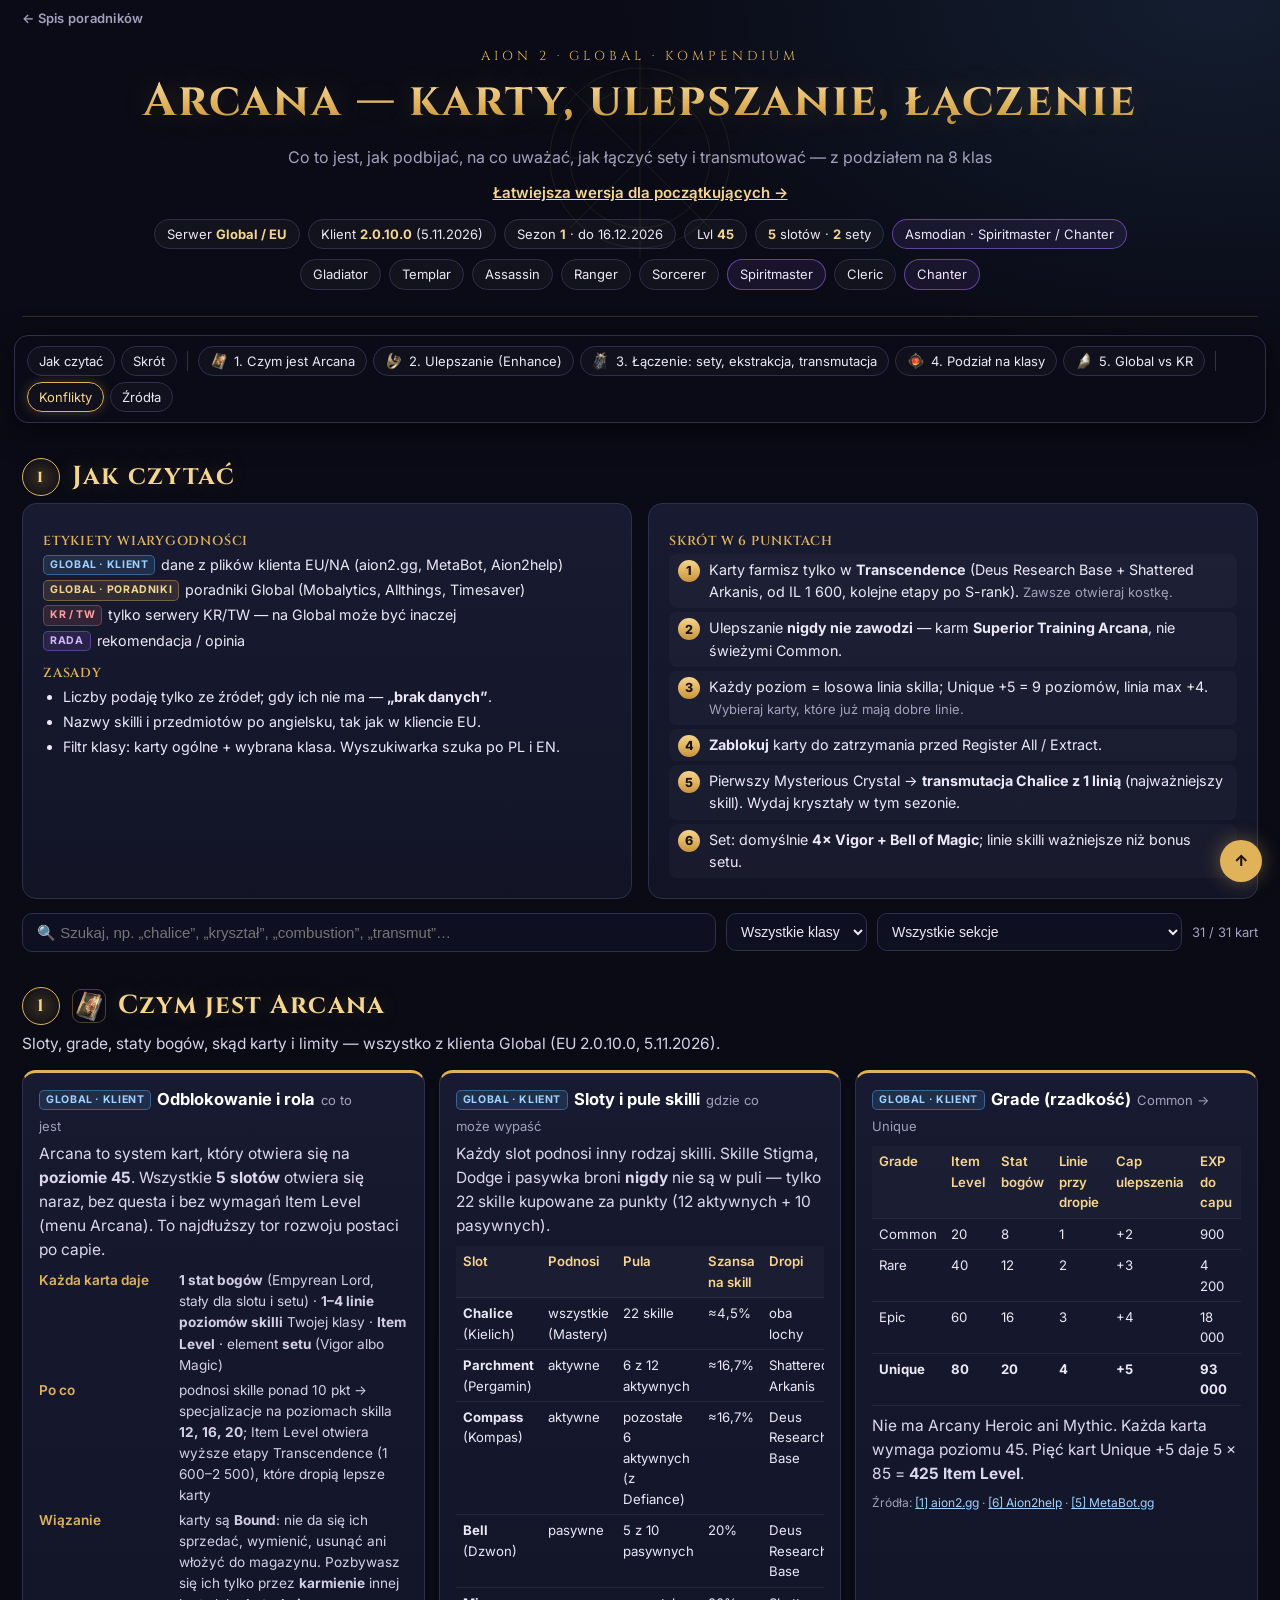
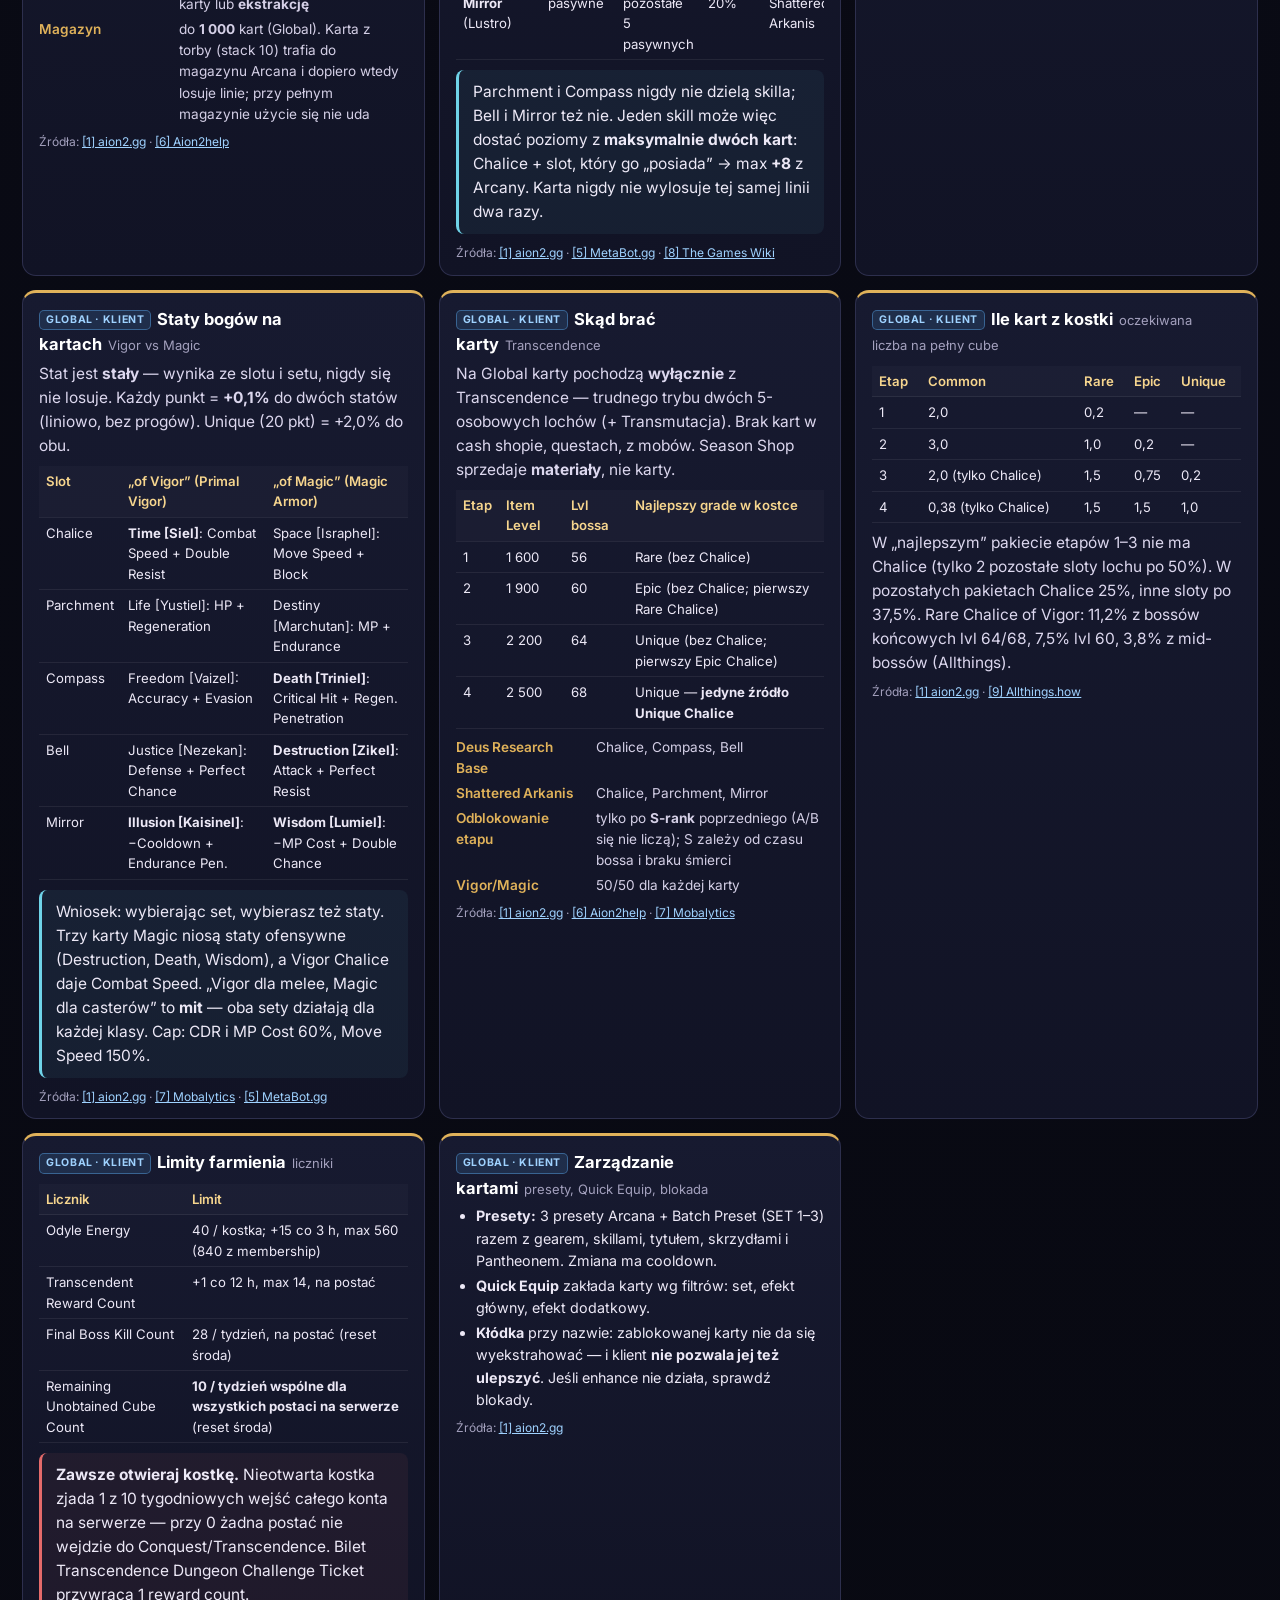
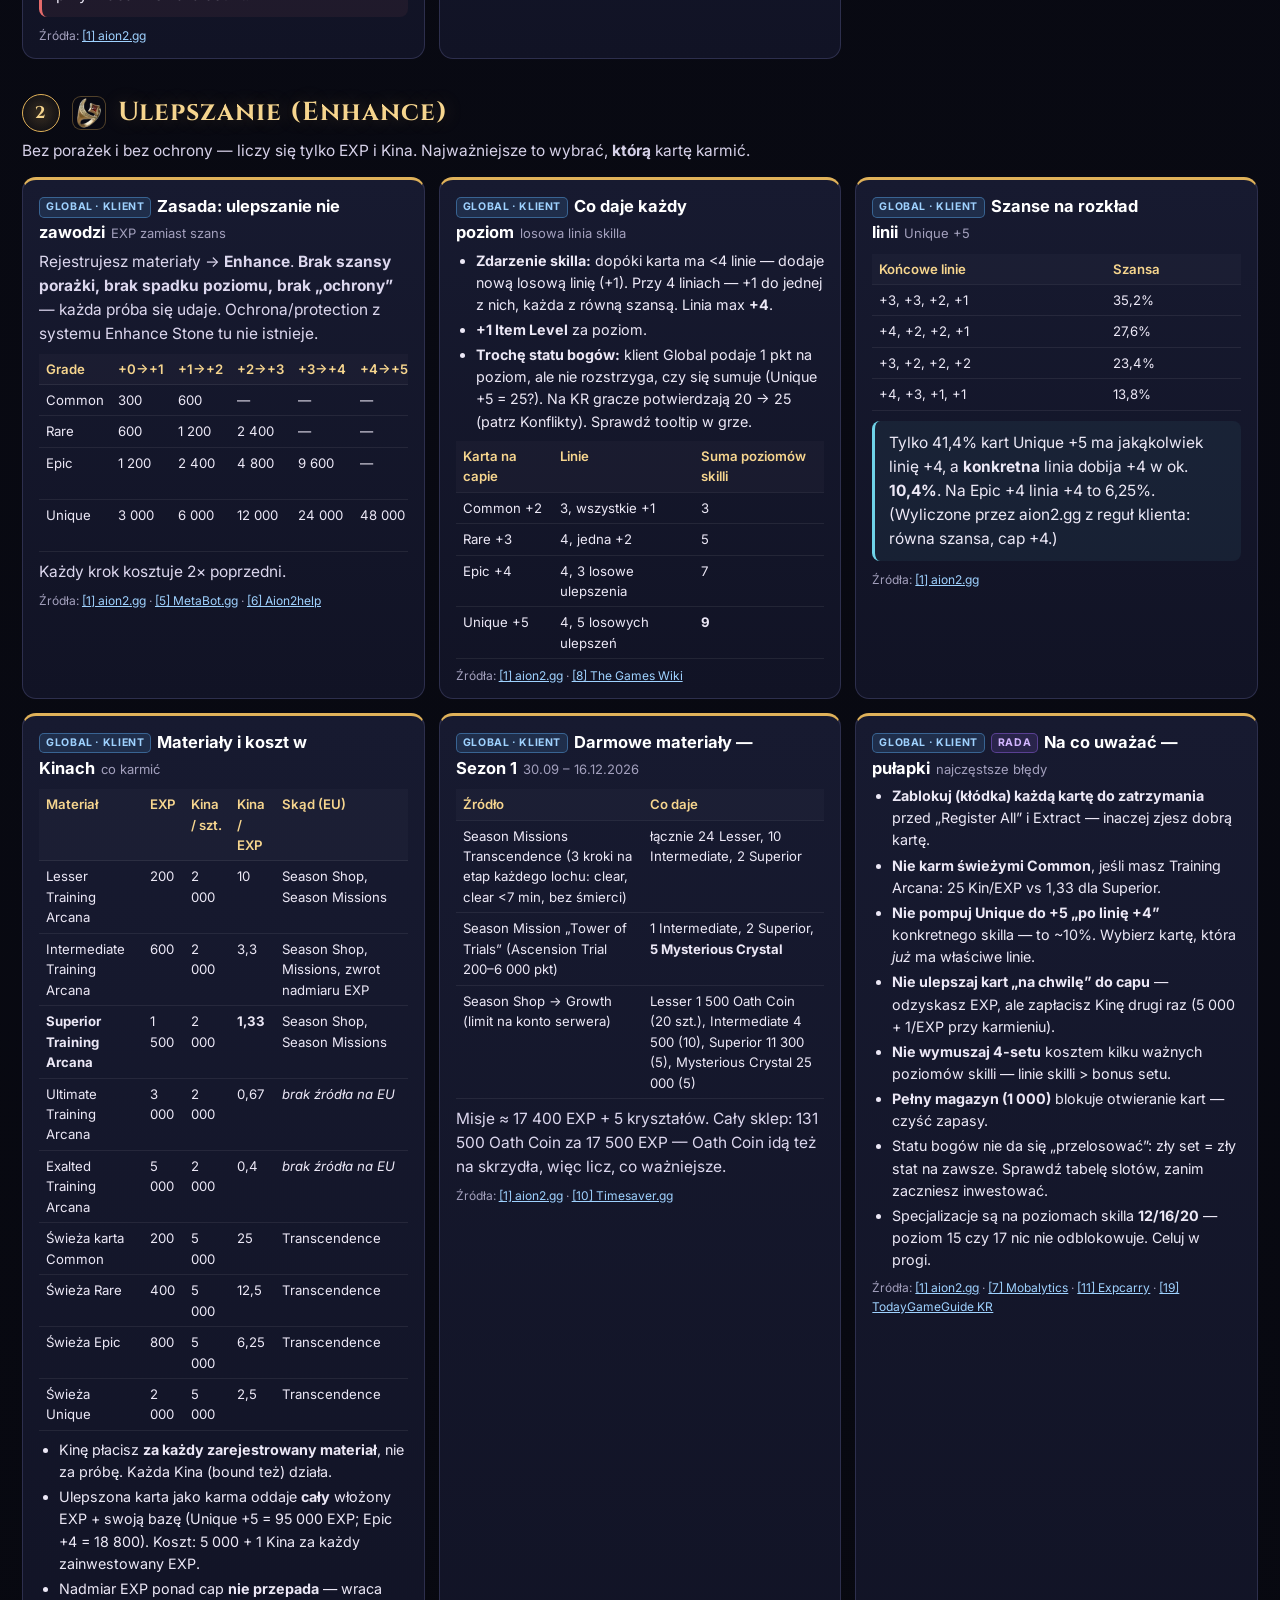
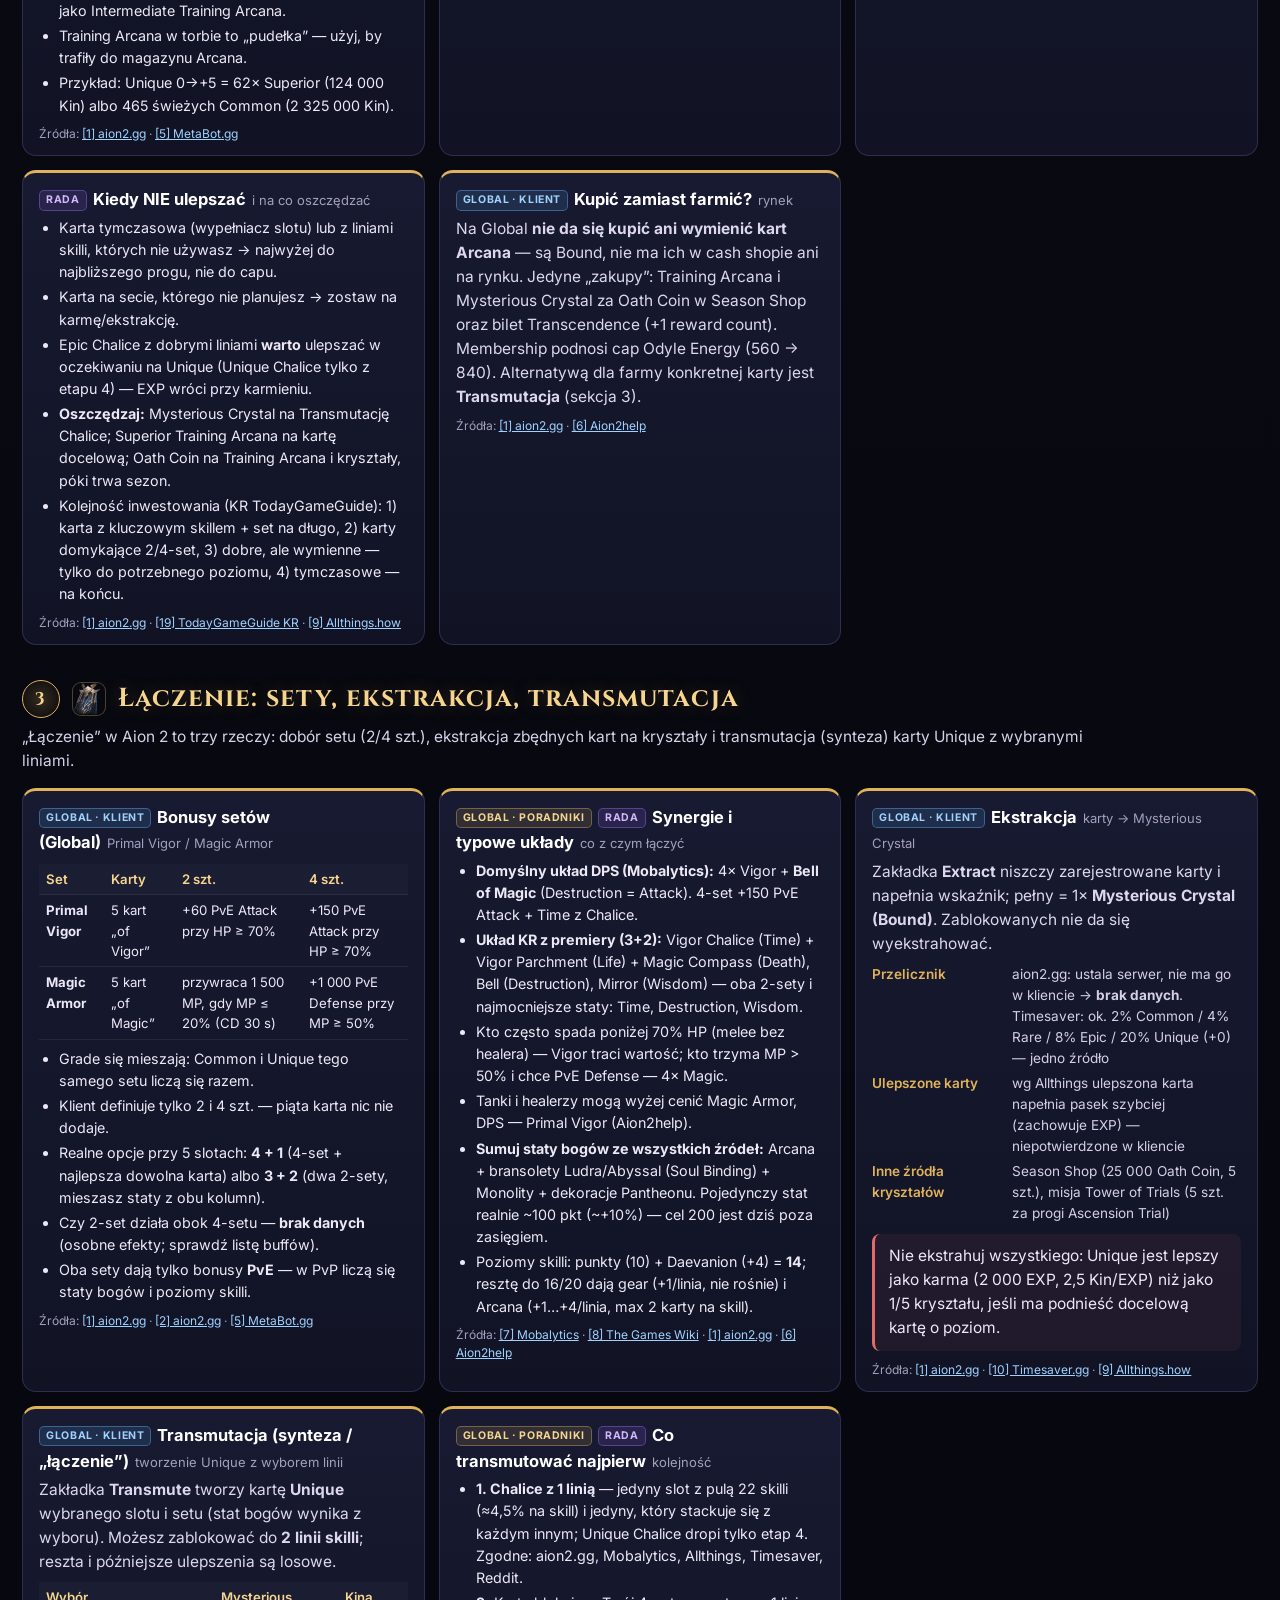
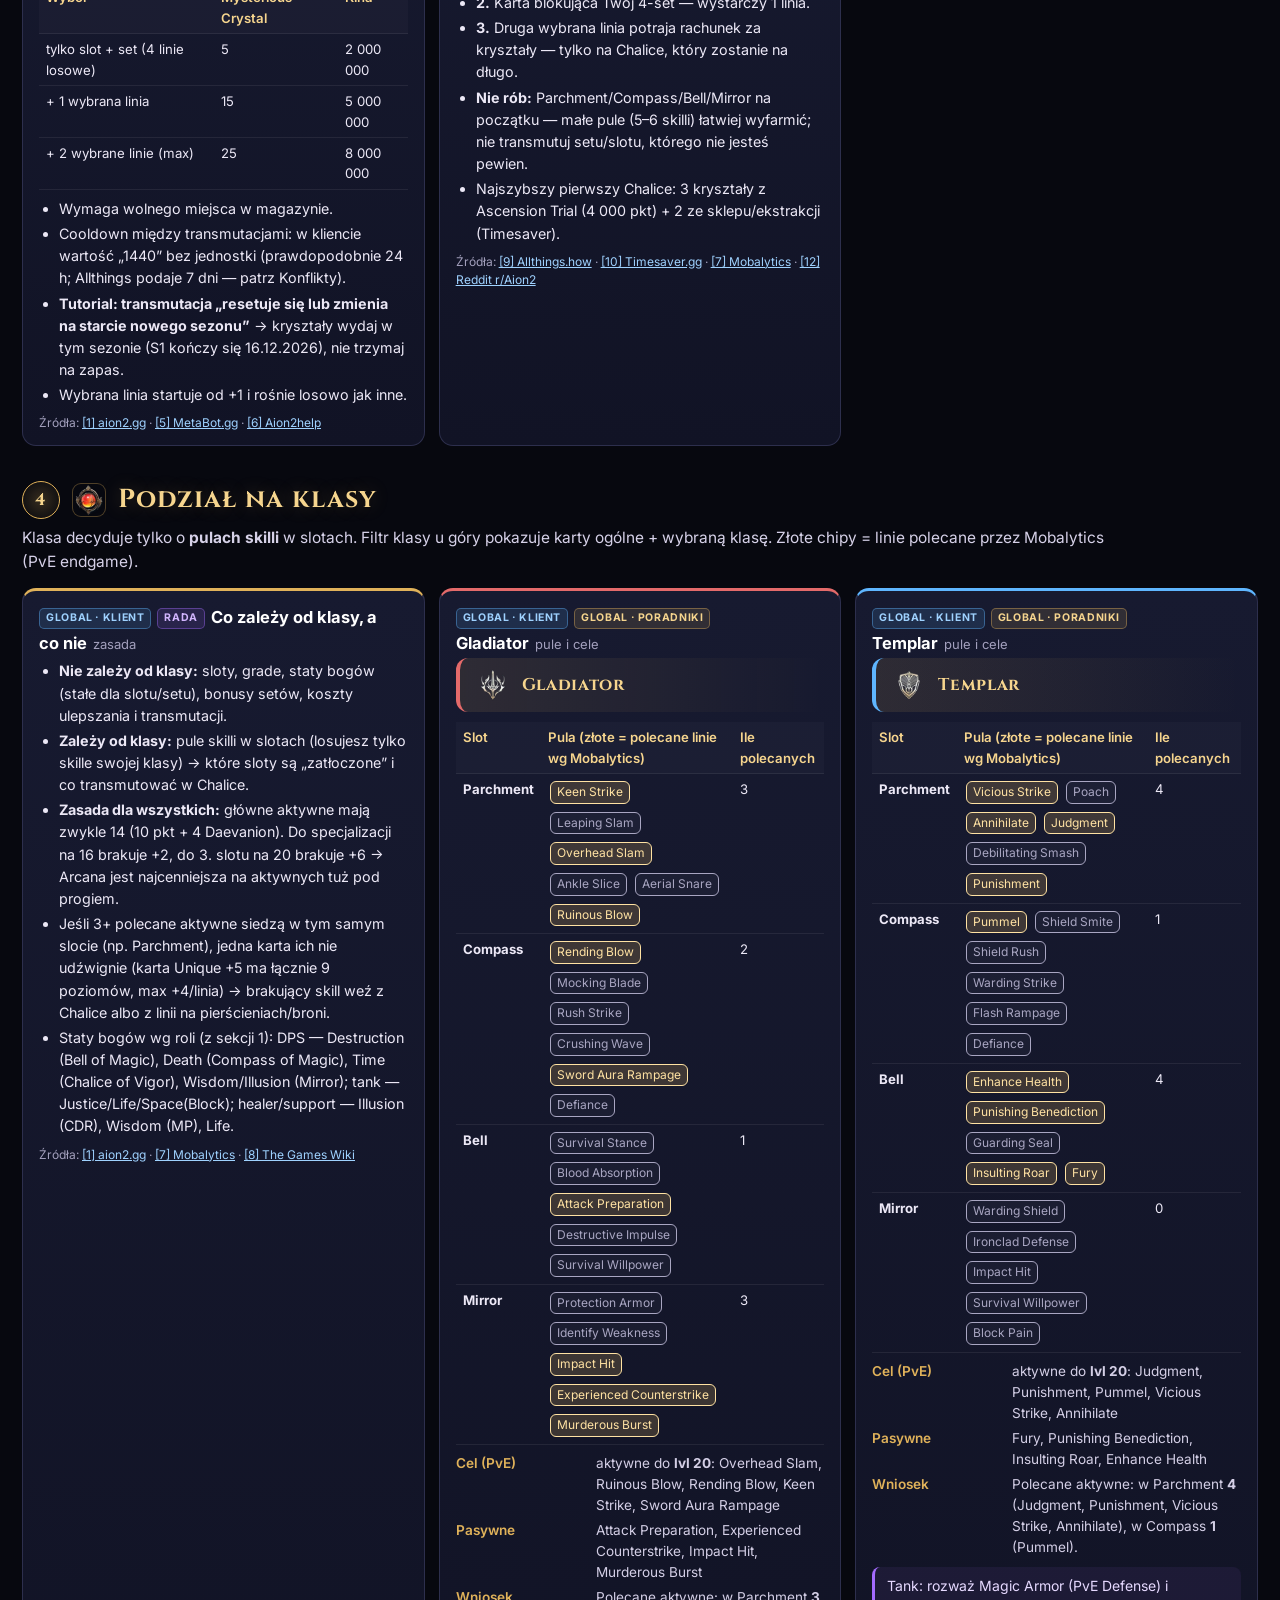
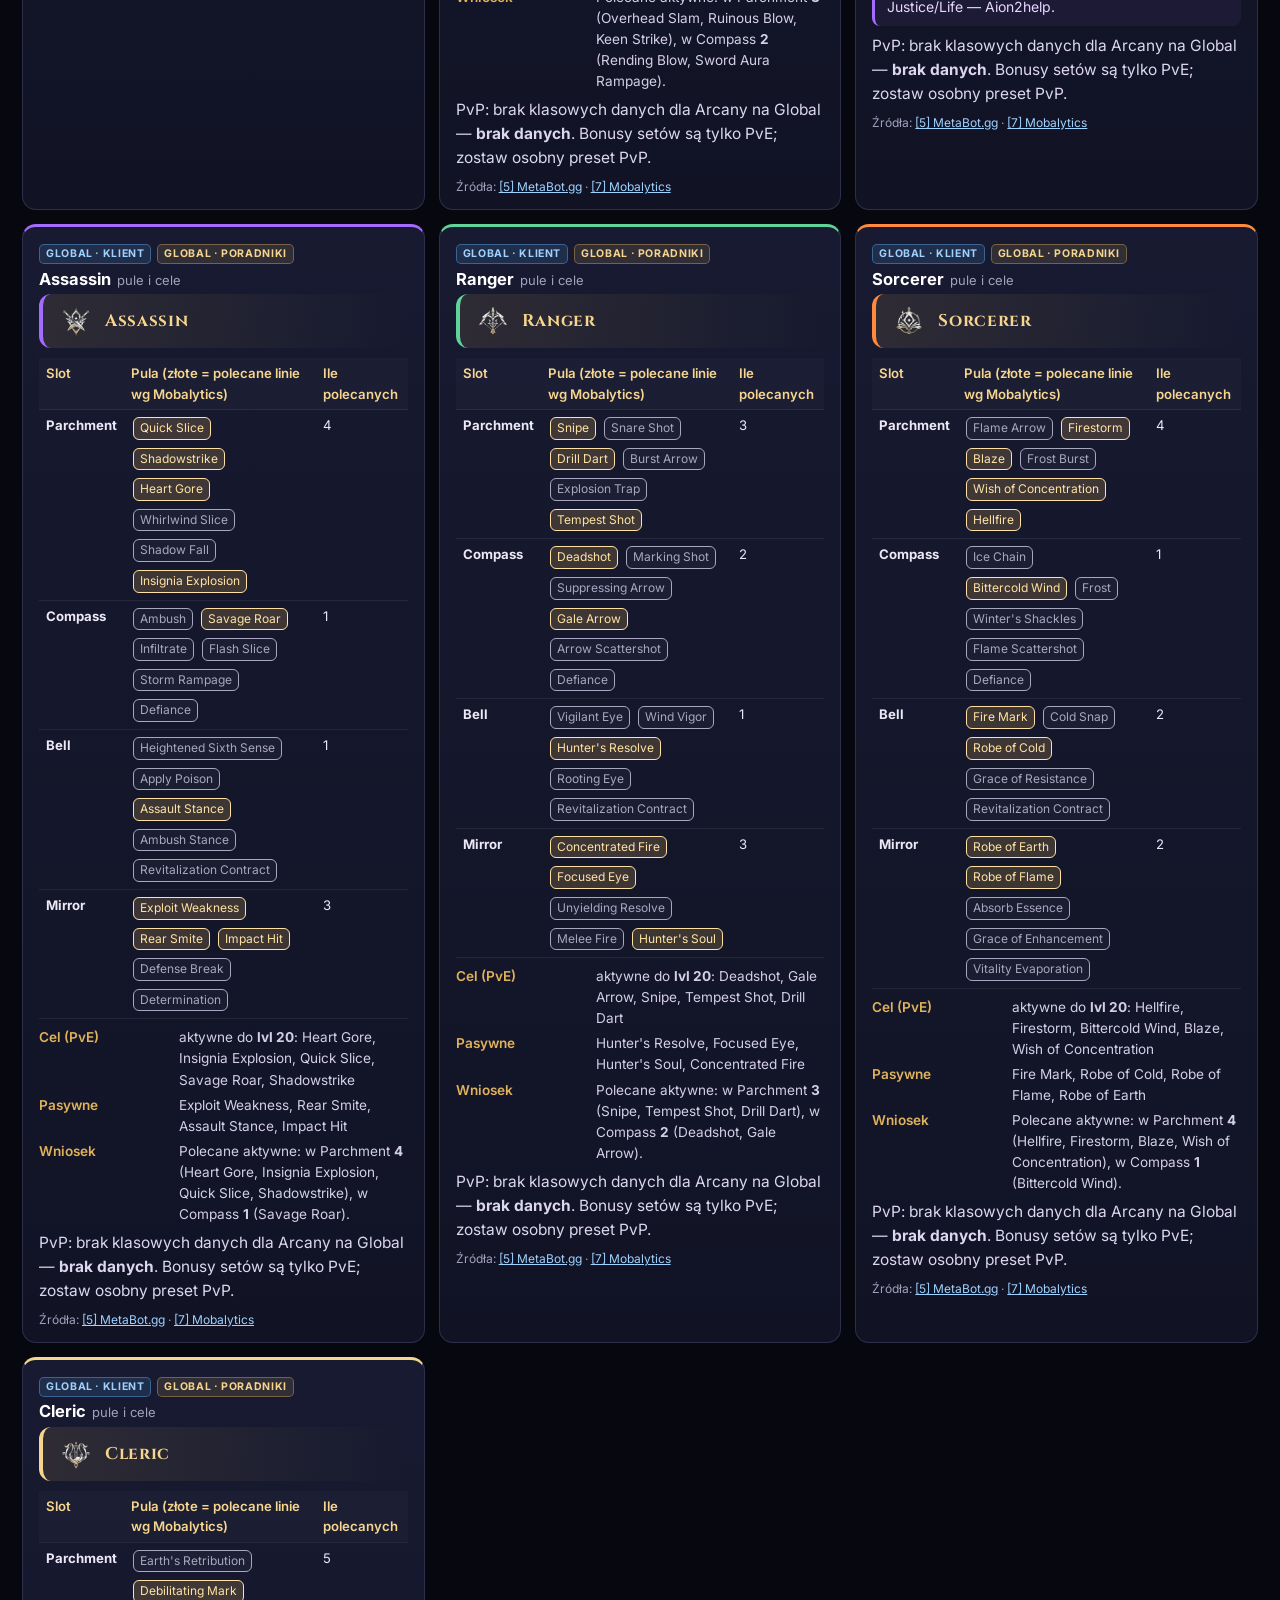
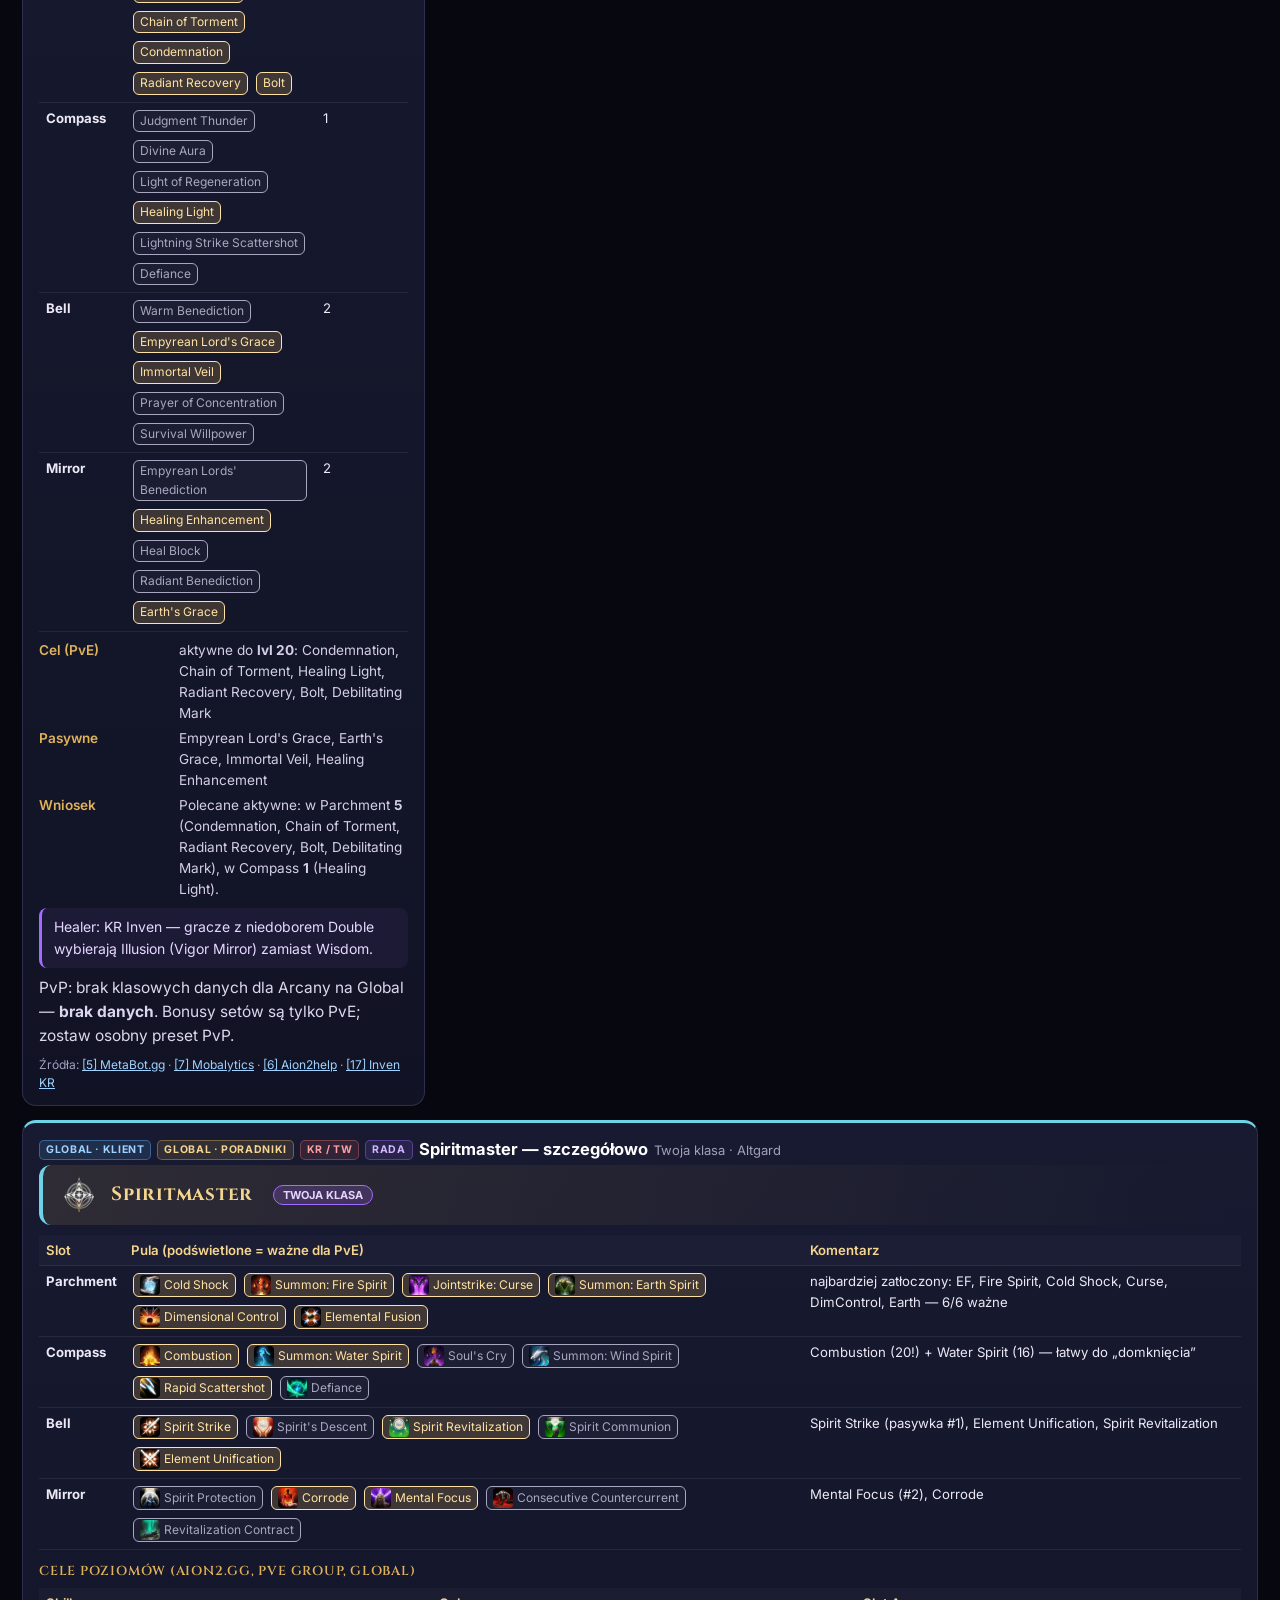
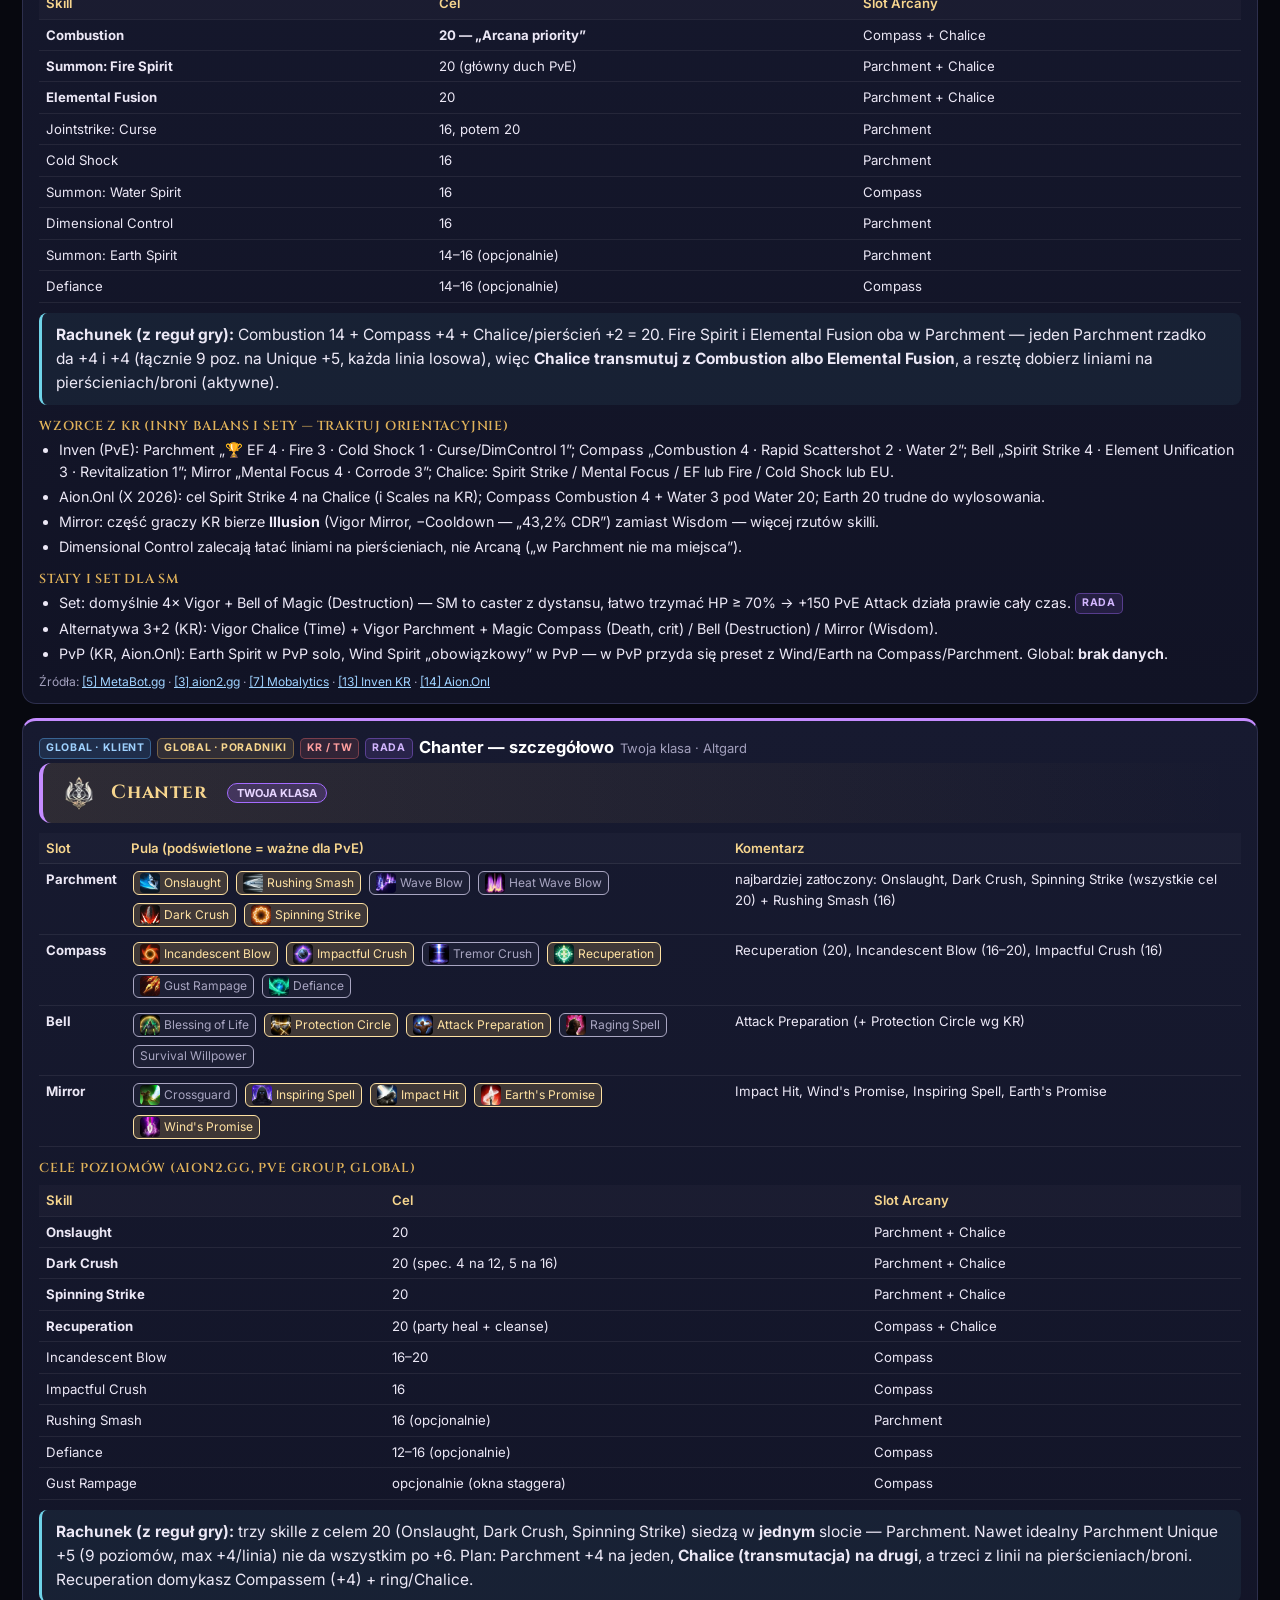
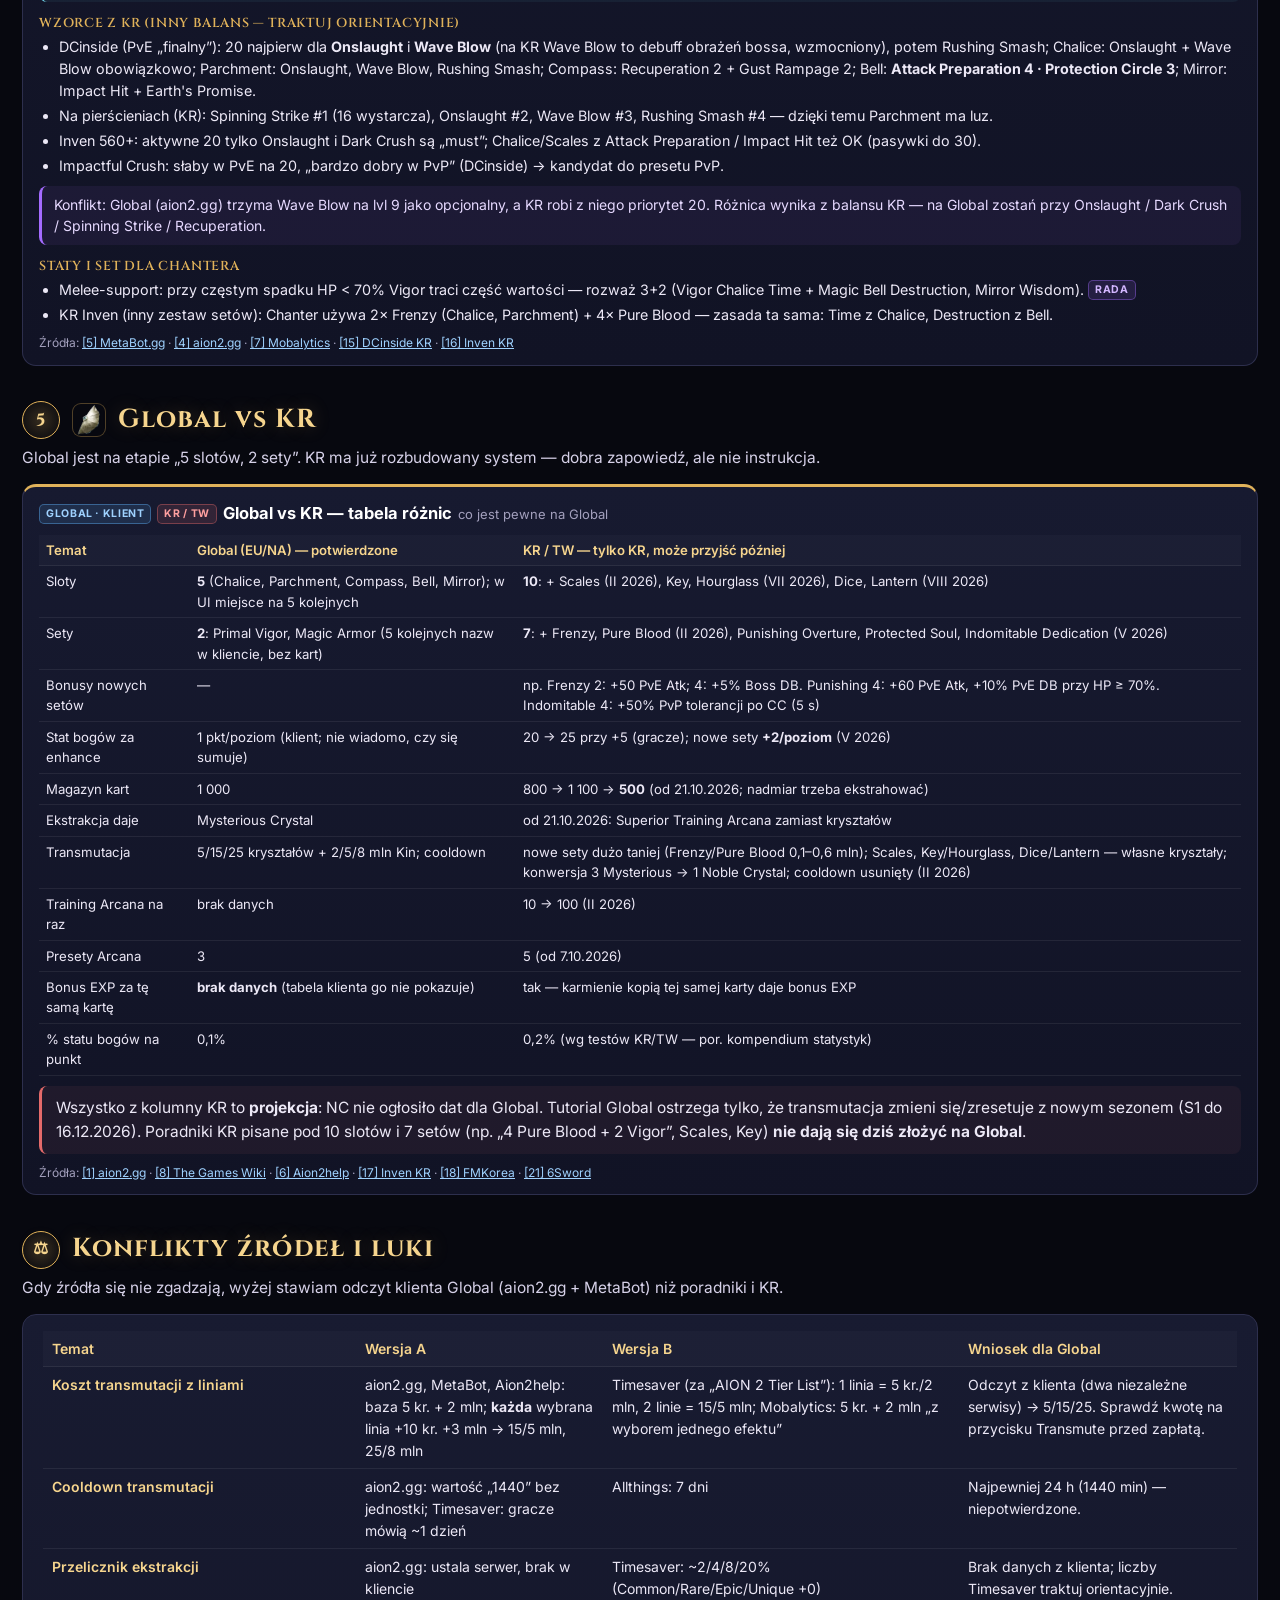
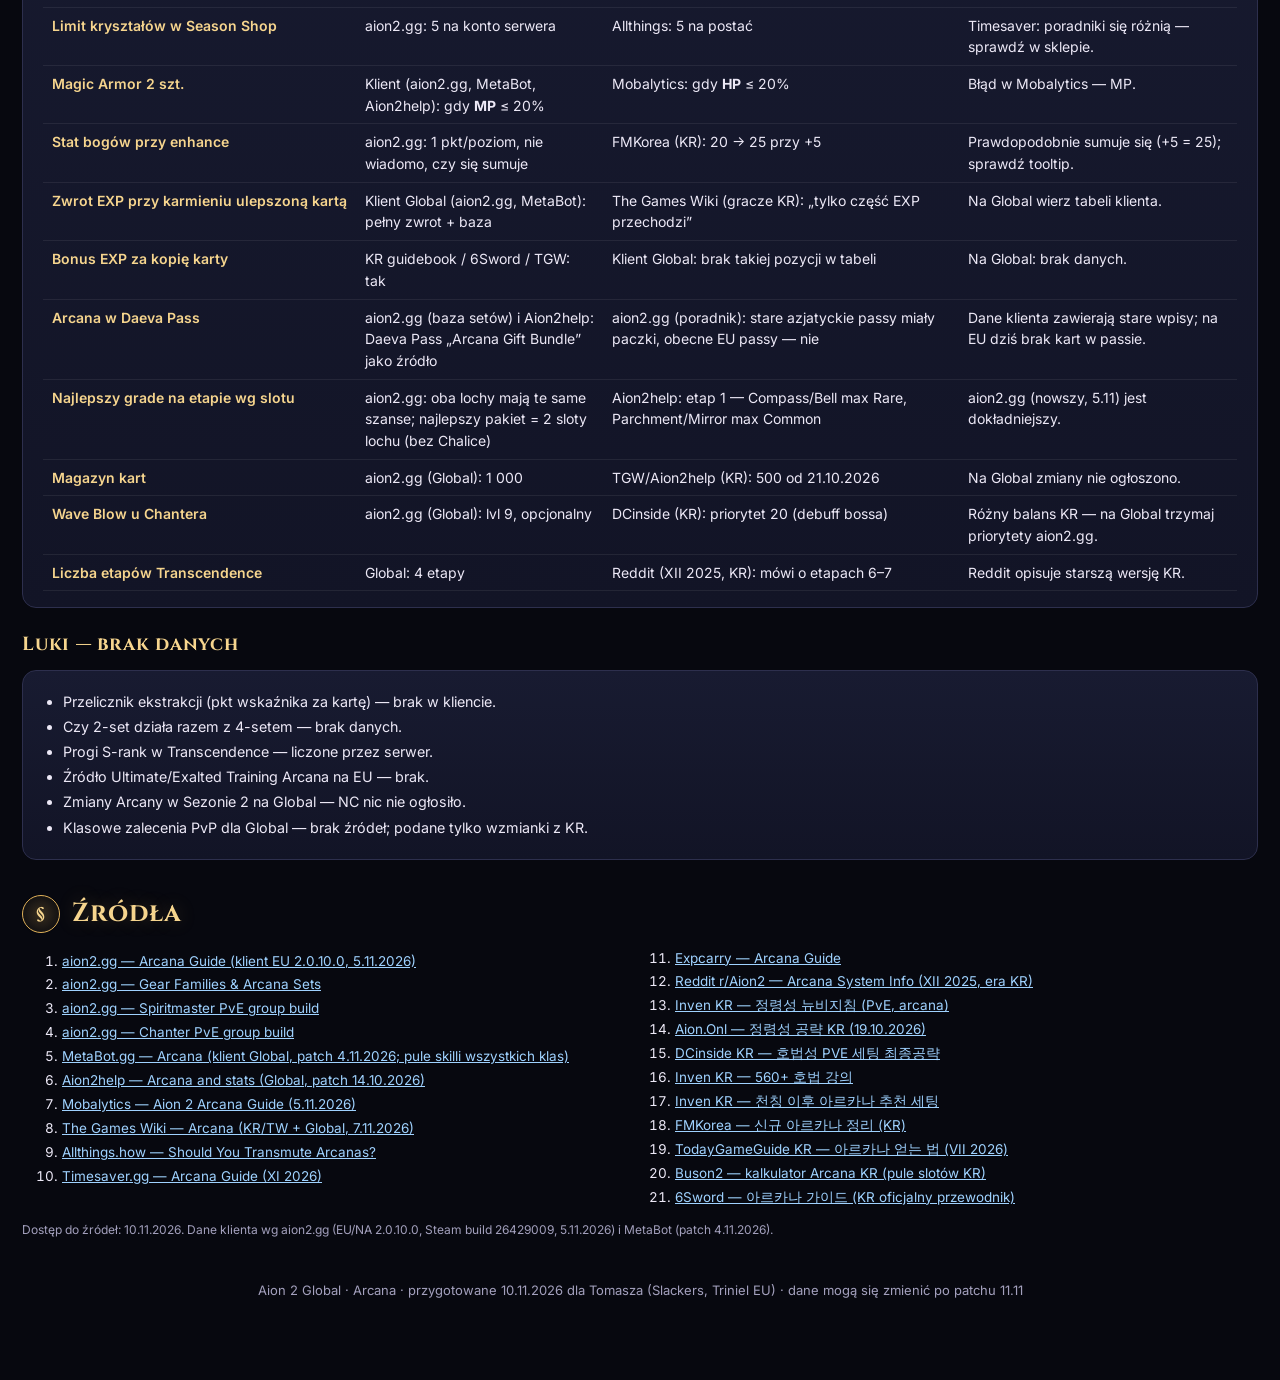
==== commit 76ec5d21: "Dodaj prosty poradnik Arcany dla początkujących. Osobna strona obok wersji dokładnej, ze słowniczkie" ====
--- a/poradniki/arcana.html
+++ b/poradniki/arcana.html
@@ -88,6 +88,7 @@
 .stat dl{grid-template-columns:130px 1fr}.stat .rel span{font-size:12px}
 .chip[data-setcls]:hover{border-color:var(--gold)}.home{position:absolute;z-index:2;left:0;top:12px;font:600 13px/1 Inter,"Segoe UI",sans-serif;color:var(--mut);text-decoration:none;letter-spacing:.02em}.home:hover{color:var(--gold2)}</style></head><body><div class="wrap"><header><a class="home" href="../index.html">← Spis poradników</a><div class="cz" style="color:#e0b25a;letter-spacing:.3em;font-size:13px">AION 2 · GLOBAL · KOMPENDIUM</div><h1>Arcana — karty, ulepszanie, łączenie</h1>
 <div class="sub">Co to jest, jak podbijać, na co uważać, jak łączyć sety i transmutować — z podziałem na 8 klas</div>
+<p style="margin:12px 0 0;font:600 15px/1.4 Inter,&quot;Segoe UI&quot;,sans-serif"><a href="arcana-prosto.html" style="color:#f6d58e">Łatwiejsza wersja dla początkujących →</a></p>
 <div class="chips"><span class="chip">Serwer <b>Global / EU</b></span><span class="chip">Klient <b>2.0.10.0</b> (5.11.2026)</span><span class="chip">Sezon <b>1</b> · do 16.12.2026</span><span class="chip">Lvl <b>45</b></span><span class="chip"><b>5</b> slotów · <b>2</b> sety</span><span class="chip a">Asmodian · Spiritmaster / Chanter</span></div>
 <div class="chips" style="margin-top:10px"><a class="chip" style="text-decoration:none;color:inherit;cursor:pointer" data-setcls="gl">Gladiator</a><a class="chip" style="text-decoration:none;color:inherit;cursor:pointer" data-setcls="te">Templar</a><a class="chip" style="text-decoration:none;color:inherit;cursor:pointer" data-setcls="as">Assassin</a><a class="chip" style="text-decoration:none;color:inherit;cursor:pointer" data-setcls="ra">Ranger</a><a class="chip" style="text-decoration:none;color:inherit;cursor:pointer" data-setcls="so">Sorcerer</a><a class="chip a" style="text-decoration:none;color:inherit;cursor:pointer" data-setcls="sm">Spiritmaster</a><a class="chip" style="text-decoration:none;color:inherit;cursor:pointer" data-setcls="cl">Cleric</a><a class="chip a" style="text-decoration:none;color:inherit;cursor:pointer" data-setcls="ch">Chanter</a></div></header><nav class="nav"><a href="#jak">Jak czytać</a><a href="#skrot">Skrót</a><span class="sep"></span><a href="#g-basics"><i class="ico i-soulbind"></i>1. Czym jest Arcana</a><a href="#g-enh"><i class="ico i-ring"></i>2. Ulepszanie (Enhance)</a><a href="#g-comb"><i class="ico i-cape"></i>3. Łączenie: sety, ekstrakcja, transmutacja</a><a href="#g-cls"><i class="ico i-w_sm"></i>4. Podział na klasy</a><a href="#g-kr"><i class="ico i-guard"></i>5. Global vs KR</a><span class="sep"></span><a href="#konflikty">Konflikty</a><a href="#zrodla">Źródła</a></nav><section id="jak"><h2><span class="n">i</span>Jak czytać</h2><div class="cols"><div class="box"><div class="k4">Etykiety wiarygodności</div><ul class="l" style="list-style:none;padding-left:0">
 <li><span class="tag tk" title="Dane z plików klienta EU/NA (aion2.gg, MetaBot, Aion2help)">GLOBAL · KLIENT</span>dane z plików klienta EU/NA (aion2.gg, MetaBot, Aion2help)</li><li><span class="tag ts" title="Poradniki Global (Mobalytics, Allthings, Timesaver) — nie zawsze zgodne z klientem">GLOBAL · PORADNIKI</span>poradniki Global (Mobalytics, Allthings, Timesaver)</li><li><span class="tag tkr" title="Dotyczy serwerów koreańskich/tajwańskich — na Global może się różnić lub dopiero nadejść">KR / TW</span>tylko serwery KR/TW — na Global może być inaczej</li><li><span class="tag to" title="Rekomendacja / opinia (moja lub społeczności)">RADA</span>rekomendacja / opinia</li></ul>
